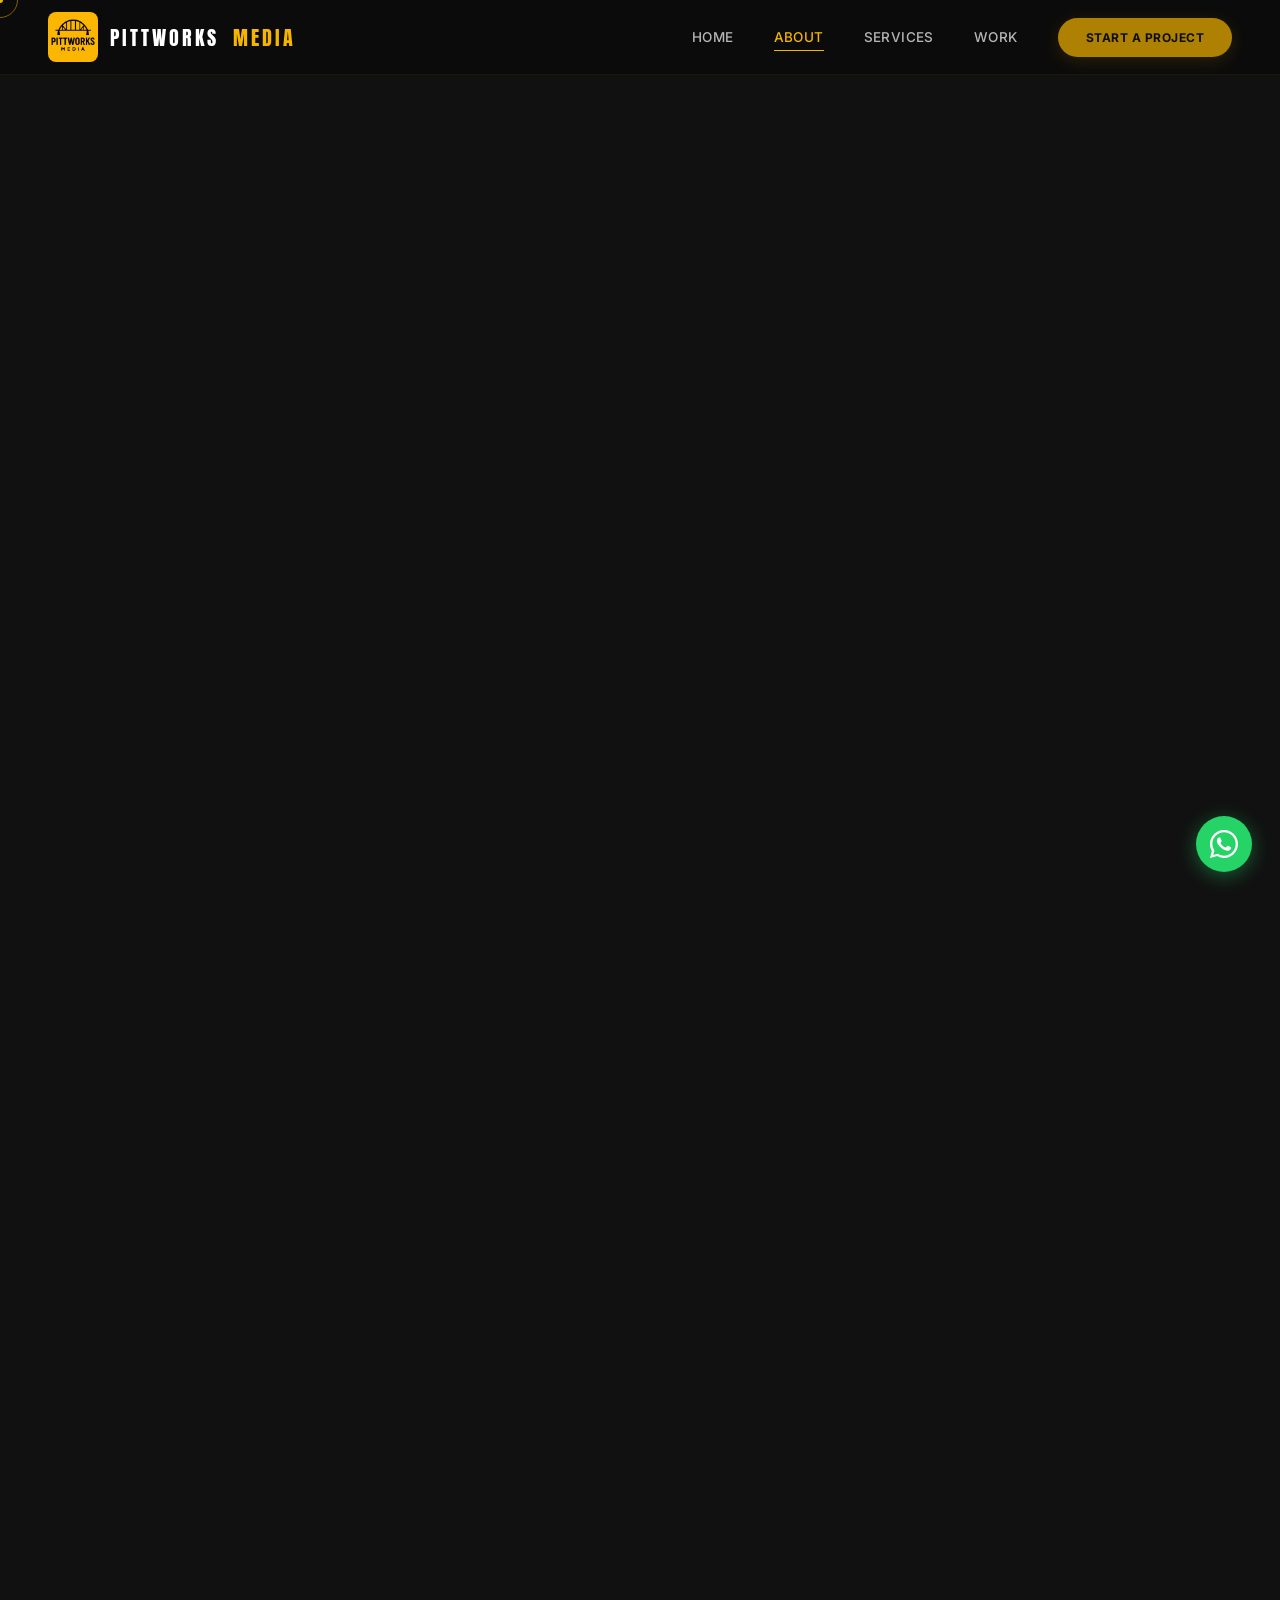
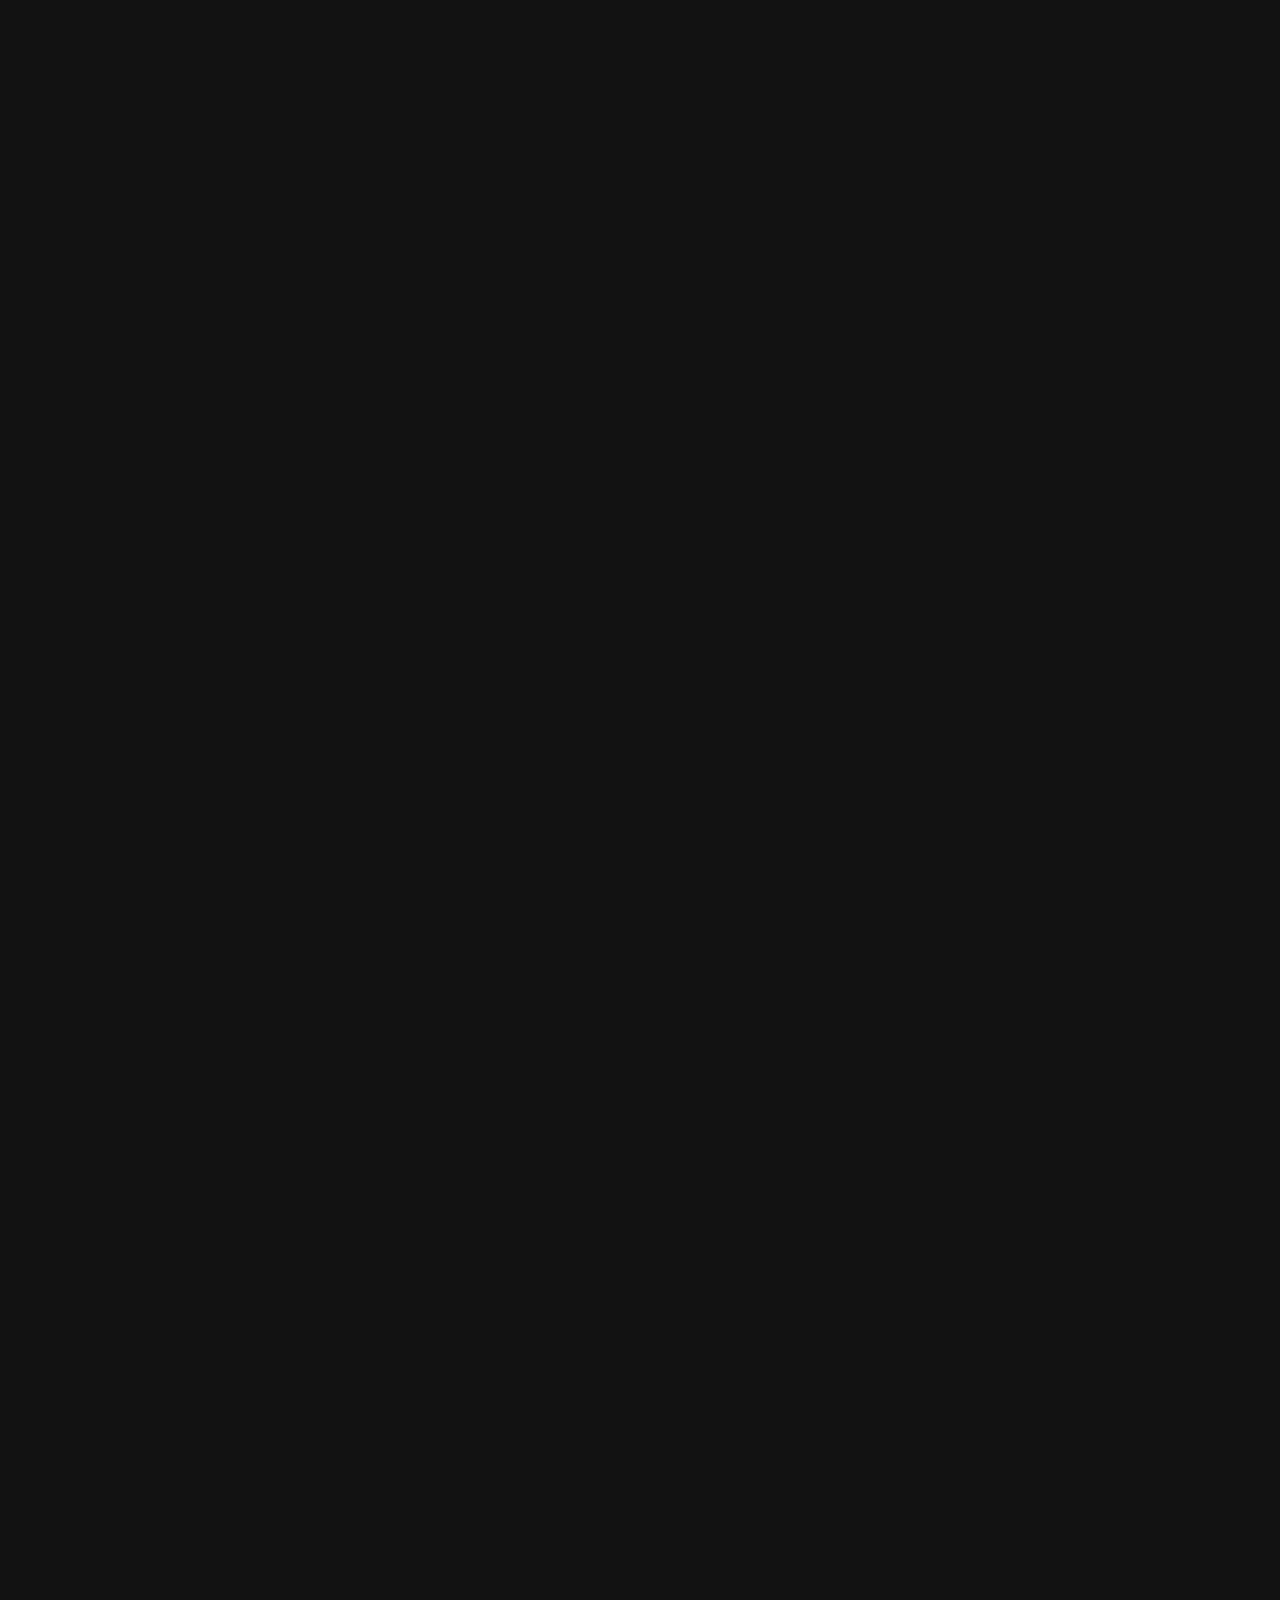
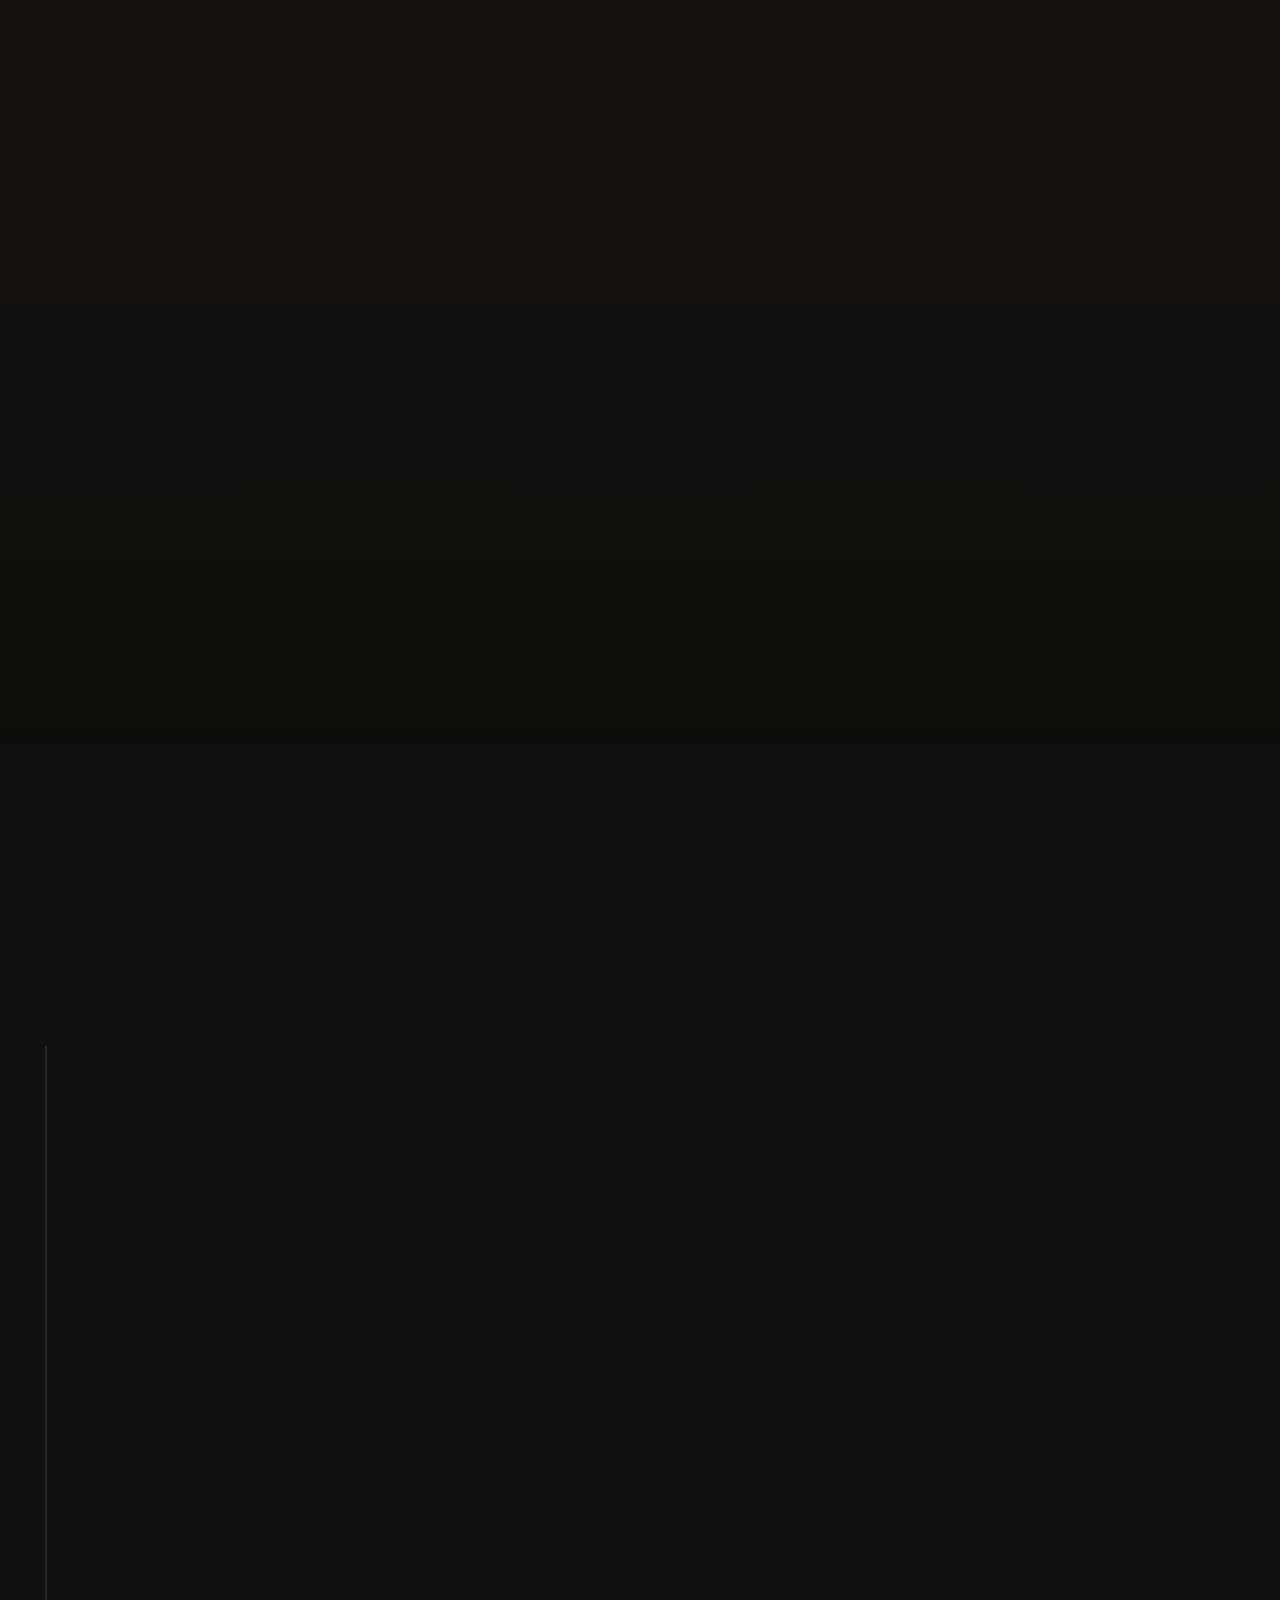
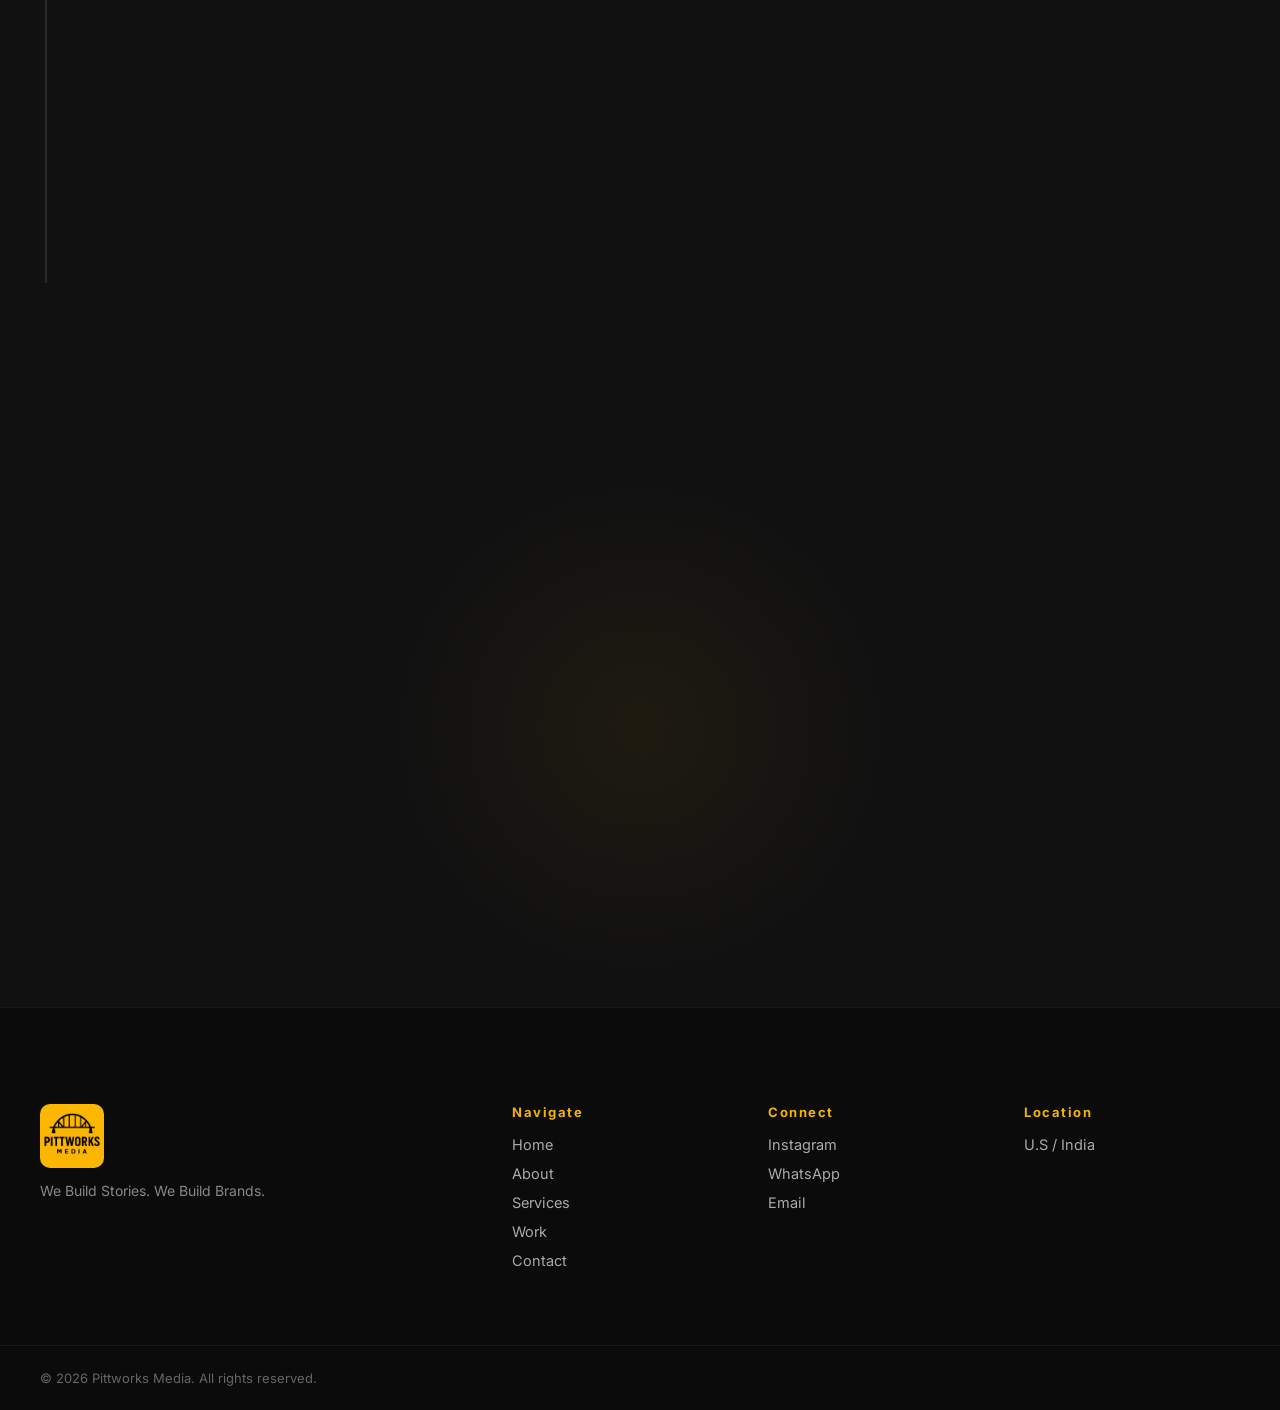
==== about.html @ e0127d7a "Add founder story, team section, floating client icons, remove packages" ====
<!DOCTYPE html>
<html lang="en">
<head>
<meta charset="UTF-8">
<meta name="viewport" content="width=device-width, initial-scale=1.0">
<title>About — Pittworks Media</title>
<meta name="description" content="Learn about Pittworks Media — a pioneering story-driven marketing agency focused on organic growth and personal branding, serving clients across U.S. and India.">
<link rel="icon" type="image/svg+xml" href="assets/icons/favicon-32x32.svg">
<link rel="icon" type="image/svg+xml" sizes="16x16" href="assets/icons/favicon-16x16.svg">
<link rel="apple-touch-icon" href="assets/icons/apple-touch-icon.svg">
<link rel="preconnect" href="https://fonts.googleapis.com">
<link rel="preconnect" href="https://fonts.gstatic.com" crossorigin>
<link href="https://fonts.googleapis.com/css2?family=Anton&family=Fraunces:ital,opsz,wght@0,9..144,300;0,9..144,500;0,9..144,600;1,9..144,400&family=Inter:wght@300;400;500;600;700&display=swap" rel="stylesheet">
<link rel="stylesheet" href="css/style.css">
</head>
<body>

<div class="cursor-dot" id="cursorDot"></div>
<div class="cursor-ring" id="cursorRing"></div>
<div class="scroll-progress" id="scrollProgress"></div>

<!-- Nav -->
<header class="nav" id="nav">
  <div class="nav-inner">
    <a href="index.html" class="nav-logo">
      <picture>
        <source srcset="assets/images/logo.webp" type="image/webp">
        <img src="assets/images/logo.png" alt="Pittworks Media" class="nav-logo-img">
      </picture>
      <span class="nav-logo-text">PITTWORKS <em>MEDIA</em></span>
    </a>
    <nav class="nav-links">
      <a href="index.html">Home</a>
      <a href="about.html" class="active">About</a>
      <a href="services.html">Services</a>
      <a href="work.html">Work</a>
      <a href="contact.html" class="nav-cta">Start a Project</a>
    </nav>
    <button class="nav-burger" id="navBurger" aria-label="Open menu"><span></span><span></span><span></span></button>
  </div>
  <div class="nav-mobile" id="navMobile">
    <a href="index.html">Home</a>
    <a href="about.html">About</a>
    <a href="services.html">Services</a>
    <a href="work.html">Work</a>
    <a href="contact.html" class="nav-cta">Start a Project</a>
  </div>
</header>

<main id="top">

  <!-- PAGE HEADER -->
  <section class="page-header">
    <div class="container">
      <p class="eyebrow reveal-up">ABOUT US</p>
      <h1 class="section-title reveal-up" style="max-width:100%">Our story began with one belief —<br><span class="serif-em">people don't remember advertisements.</span><br>They remember stories.</h1>
    </div>
  </section>

  <!-- ABOUT -->
  <section class="about" id="about">
    <div class="container">
      <div class="about-intro reveal-up">
        <p class="about-lede">Pittworks Media is a pioneering story-driven marketing agency focused on organic growth and personal branding. We believe in turning businesses into brands — not just marketing what you do, but transforming how your audience connects with your story.</p>
        <p class="about-lede">We introduced the Telugu storytelling-first approach to marketing, setting a new benchmark for how businesses connect with their audience. This isn't about generic marketing tactics — it's about crafting authentic narratives that resonate, inspire, and convert.</p>
      </div>

      <div class="about-grid">
        <div class="about-card reveal-up">
          <span class="about-num">Mission</span>
          <p>To help ambitious businesses translate what makes them different into stories people repeat, trust, and buy into.</p>
        </div>
        <div class="about-card reveal-up" style="--d:0.08s">
          <span class="about-num">Vision</span>
          <p>A future where every brand we work with is instantly recognisable — not because it shouted louder, but because it meant something.</p>
        </div>
        <div class="about-card reveal-up" style="--d:0.16s">
          <span class="about-num">Purpose</span>
          <p>We exist to close the gap between good businesses and great brands — through craft, strategy, and relentless creative standards.</p>
        </div>
        <div class="about-card reveal-up" style="--d:0.24s">
          <span class="about-num">Philosophy</span>
          <p>Story first. Always. Every frame, headline and campaign we ship earns its place by serving the narrative — nothing decorative, nothing wasted.</p>
        </div>
      </div>
    </div>
  </section>

  <!-- FOUNDER STORY -->
  <section class="founder" id="founder">
    <div class="container">
      <p class="eyebrow reveal-up">THE FOUNDER</p>
      <h2 class="section-title reveal-up">The Story Behind Pittworks.</h2>
      <div class="founder-content">
        <div class="founder-text reveal-up">
          <p class="about-lede">Pittworks Media was born from a unique blend of global education and deep creative passion.</p>
          <div class="founder-timeline">
            <div class="founder-milestone reveal-up">
              <span class="founder-year">2015</span>
              <div class="founder-detail">
                <h4>🇺🇸 Masters in USA</h4>
                <p>Completed Masters in Requirement Gathering & Project Management in the United States — learning world-class systems thinking and strategic execution.</p>
              </div>
            </div>
            <div class="founder-milestone reveal-up" style="--d:0.1s">
              <span class="founder-year">Photography</span>
              <div class="founder-detail">
                <h4>📸 Bachelors in Photography</h4>
                <p>Earned a Bachelor's degree in Photography from FrameBox, Pune, Maharashtra — mastering visual storytelling, composition, and cinematic craft.</p>
              </div>
            </div>
            <div class="founder-milestone reveal-up" style="--d:0.2s">
              <span class="founder-year">Today</span>
              <div class="founder-detail">
                <h4>🎬 Pittworks Media</h4>
                <p>Combined strategic project management with cinematic storytelling to build a story-driven agency that transforms businesses into unforgettable brands.</p>
              </div>
            </div>
          </div>
        </div>
      </div>
    </div>
  </section>

  <!-- OUR TEAM -->
  <section class="why" id="team">
    <div class="container">
      <p class="eyebrow reveal-up">OUR TEAM</p>
      <h2 class="section-title reveal-up">Well-trained. Relentlessly creative.</h2>
      <p class="about-lede reveal-up">Our team brings a rare combination of technical excellence and creative instinct. In every video, every campaign, every frame — we show our uniqueness. No templates. No shortcuts. Only craft.</p>
      <div class="why-grid">
        <div class="why-card reveal-up">
          <div class="why-icon">🎥</div>
          <h3>Cinematic Storytellers</h3>
          <p>Trained in visual narrative and film-making. Every shot has purpose, every edit serves the story.</p>
        </div>
        <div class="why-card reveal-up" style="--d:0.06s">
          <div class="why-icon">📐</div>
          <h3>Strategic Thinkers</h3>
          <p>We don't just create content — we engineer brand positioning backed by real market understanding.</p>
        </div>
        <div class="why-card reveal-up" style="--d:0.12s">
          <div class="why-icon">🎯</div>
          <h3>Results Obsessed</h3>
          <p>Every project has a clear goal. 100K followers, 21 franchises, city-wide reach — we measure what matters.</p>
        </div>
        <div class="why-card reveal-up" style="--d:0.18s">
          <div class="why-icon">✨</div>
          <h3>Uniqueness in Every Frame</h3>
          <p>In every video we show our uniqueness. No two brands get the same approach — each narrative is crafted from scratch.</p>
        </div>
      </div>
    </div>
  </section>

  <!-- FLOATING CLIENT ICONS -->
  <section class="clients-float" id="clients">
    <div class="container">
      <p class="eyebrow reveal-up">BRANDS WE'VE BUILT</p>
      <h2 class="section-title reveal-up">Trusted by these brands.</h2>
    </div>
    <div class="floating-brands">
      <div class="brand-bubble reveal-up" style="--d:0s"><span>December Delights</span></div>
      <div class="brand-bubble reveal-up" style="--d:0.05s"><span>NG Ghee</span></div>
      <div class="brand-bubble reveal-up" style="--d:0.1s"><span>Bagara Biryani Cafe</span></div>
      <div class="brand-bubble reveal-up" style="--d:0.15s"><span>MonoRo</span></div>
      <div class="brand-bubble reveal-up" style="--d:0.2s"><span>Aaraa Couture</span></div>
      <div class="brand-bubble reveal-up" style="--d:0.25s"><span>Hotel Vamshi International</span></div>
      <div class="brand-bubble reveal-up" style="--d:0.3s"><span>Kurnool Oils</span></div>
      <div class="brand-bubble reveal-up" style="--d:0.35s"><span>Chai Resto</span></div>
    </div>
  </section>

  <!-- PROCESS -->
  <section class="process" id="process">
    <div class="container">
      <p class="eyebrow reveal-up">HOW WE WORK</p>
      <h2 class="section-title reveal-up">From idea to impact.</h2>
      <div class="timeline">
        <div class="timeline-line"><div class="timeline-fill" id="timelineFill"></div></div>
        <div class="timeline-step reveal-up"><span class="timeline-dot"></span><h3>Discovery</h3><p>We learn your business, audience and ambition before touching a single asset.</p></div>
        <div class="timeline-step reveal-up" style="--d:0.08s"><span class="timeline-dot"></span><h3>Strategy</h3><p>Positioning and messaging that gives every future decision a clear reason.</p></div>
        <div class="timeline-step reveal-up" style="--d:0.16s"><span class="timeline-dot"></span><h3>Creative Direction</h3><p>A visual and narrative language unique to your brand, not borrowed from a trend.</p></div>
        <div class="timeline-step reveal-up" style="--d:0.24s"><span class="timeline-dot"></span><h3>Production</h3><p>Shoots, edits and design executed to a cinematic standard, on schedule.</p></div>
        <div class="timeline-step reveal-up" style="--d:0.32s"><span class="timeline-dot"></span><h3>Launch</h3><p>Coordinated rollout across every channel that matters to your audience.</p></div>
        <div class="timeline-step reveal-up" style="--d:0.4s"><span class="timeline-dot"></span><h3>Growth</h3><p>Ongoing optimisation so the brand keeps compounding long after launch day.</p></div>
      </div>
    </div>
  </section>

  <!-- CTA -->
  <section class="cta-banner">
    <div class="container">
      <h2 class="reveal-up">Ready to Transform<br>Your Brand?</h2>
      <a href="contact.html" class="btn btn-gold magnetic reveal-up"><span>Start Your Story</span></a>
    </div>
  </section>
</main>

<!-- FOOTER -->
<footer class="footer">
  <div class="container footer-grid">
    <div class="footer-brand">
      <picture><source srcset="assets/images/logo.webp" type="image/webp"><img src="assets/images/logo.png" alt="Pittworks Media" class="footer-logo"></picture>
      <p>We Build Stories. We Build Brands.</p>
    </div>
    <div class="footer-col"><h4>Navigate</h4><a href="index.html">Home</a><a href="about.html">About</a><a href="services.html">Services</a><a href="work.html">Work</a><a href="contact.html">Contact</a></div>
    <div class="footer-col"><h4>Connect</h4><a href="https://www.instagram.com/pittworks_media" target="_blank" rel="noopener">Instagram</a><a href="https://wa.me/918801460641?text=Hi%20Pittworks%20Media%2C%20I%27m%20interested%20in%20your%20services.%20Let%27s%20connect!" target="_blank" rel="noopener">WhatsApp</a><a href="mailto:hello@pittworksmedia.com">Email</a></div>
    <div class="footer-col"><h4>Location</h4><p>U.S / India</p></div>
  </div>
  <div class="container footer-bottom"><p>&copy; 2026 Pittworks Media. All rights reserved.</p></div>
</footer>

<button class="to-top" id="toTop" aria-label="Back to top">&uarr;</button>
<script src="js/main.js"></script>
<a href="https://wa.me/918801460641?text=Hi%20Pittworks%20Media%2C%20I%27m%20interested%20in%20your%20services.%20Let%27s%20connect!" target="_blank" rel="noopener" class="whatsapp-float" aria-label="Chat on WhatsApp">
  <svg viewBox="0 0 32 32" width="28" height="28" fill="#fff"><path d="M16.004 0C7.164 0 .004 7.16.004 15.998c0 2.82.736 5.572 2.14 7.998L0 32l8.196-2.148A15.95 15.95 0 0016.004 32C24.844 32 32 24.836 32 15.998 32 7.16 24.844 0 16.004 0zm0 29.332a13.28 13.28 0 01-6.772-1.852l-.484-.288-5.024 1.32 1.344-4.896-.316-.504A13.24 13.24 0 012.672 16C2.672 8.636 8.636 2.672 16.004 2.672c7.364 0 13.328 5.964 13.328 13.328 0 7.368-5.964 13.332-13.328 13.332zm7.308-9.976c-.4-.2-2.368-1.168-2.736-1.3-.368-.136-.636-.2-.904.2-.268.4-1.036 1.3-1.272 1.572-.232.268-.468.3-.868.1-.4-.2-1.688-.62-3.216-1.98-1.188-1.06-1.992-2.368-2.224-2.768-.232-.4-.024-.616.176-.816.18-.18.4-.468.6-.7.2-.236.268-.4.4-.668.136-.268.068-.5-.032-.7-.1-.2-.904-2.18-1.24-2.984-.324-.784-.656-.676-.904-.688-.232-.012-.5-.012-.768-.012s-.7.1-1.068.5c-.368.4-1.4 1.368-1.4 3.336 0 1.968 1.432 3.868 1.632 4.136.2.268 2.824 4.312 6.84 6.048.956.412 1.7.66 2.284.844.96.304 1.832.26 2.524.16.768-.116 2.368-.968 2.704-1.904.332-.936.332-1.74.232-1.904-.1-.168-.368-.268-.768-.468z"/></svg>
</a>
</body>
</html>
---- css/style.css ----
/* ============================================
   PITTWORKS MEDIA — DESIGN TOKENS
   ============================================ */
:root{
  --gold: #F4B400;
  --gold-soft: #FFD866;
  --gold-pale: #FFF8E7;
  --black: #111111;
  --black-2: #1a1a1a;
  --white: #ffffff;
  --gray: #8a8a8a;
  --gray-light: #e8e8e6;

  --font-display: 'Anton', sans-serif;
  --font-serif: 'Fraunces', serif;
  --font-body: 'Inter', sans-serif;

  --space-1: 8px;
  --space-2: 16px;
  --space-3: 24px;
  --space-4: 40px;
  --space-5: 64px;
  --space-6: 96px;
  --space-7: 160px;

  --radius: 24px;
  --ease: cubic-bezier(.22,1,.36,1);
}

*,*::before,*::after{ box-sizing: border-box; }
html{ scroll-behavior: smooth; }
body{
  margin:0;
  background: var(--black);
  color: var(--white);
  font-family: var(--font-body);
  font-weight: 400;
  overflow-x: hidden;
  cursor: none;
}
img{ max-width:100%; display:block; }
a{ color:inherit; text-decoration:none; }
.container{ max-width: 1280px; margin: 0 auto; padding: 0 var(--space-4); }
@media (max-width: 768px){ .container{ padding: 0 var(--space-3); } }

.eyebrow{
  font-family: var(--font-body);
  font-size: 13px;
  letter-spacing: 3px;
  color: var(--gold);
  font-weight: 600;
  margin: 0 0 var(--space-2);
}
.section-title{
  font-family: var(--font-serif);
  font-weight: 500;
  font-size: clamp(32px, 4.5vw, 56px);
  line-height: 1.15;
  margin: 0 0 var(--space-4);
  max-width: 900px;
}
.serif-em{ font-style: italic; color: var(--gold); }

section{ position: relative; padding: var(--space-7) 0; }
@media (max-width: 900px){ section{ padding: var(--space-6) 0; } }

/* ============================================
   CURSOR
   ============================================ */
.cursor-dot, .cursor-ring{
  position: fixed; top:0; left:0; pointer-events:none; z-index: 9999;
  border-radius: 50%; transform: translate(-50%,-50%);
  transition: opacity .2s ease;
}
.cursor-dot{ width:6px; height:6px; background: var(--gold); }
.cursor-ring{ width:36px; height:36px; border: 1px solid rgba(244,180,0,.5); transition: width .2s var(--ease), height .2s var(--ease), border-color .2s ease, background .2s ease; }
.cursor-ring.hover{ width:64px; height:64px; background: rgba(244,180,0,.08); border-color: var(--gold); }
@media (max-width: 900px){ .cursor-dot,.cursor-ring{ display:none; } body{ cursor:auto; } }

/* ============================================
   LOADER
   ============================================ */
.loader{
  position: fixed; inset:0; background: var(--black); z-index: 10000;
  display:flex; flex-direction:column; align-items:center; justify-content:center; gap: 24px;
  transition: opacity .6s var(--ease), visibility .6s var(--ease);
}
.loader.done{ opacity:0; visibility:hidden; }
.loader-svg{ width: 140px; }
.loader-arch{ stroke-dasharray: 300; stroke-dashoffset: 300; animation: drawArch 1.4s var(--ease) forwards; }
@keyframes drawArch{ to{ stroke-dashoffset:0; } }
.loader-text{ font-family: var(--font-display); letter-spacing: 4px; font-size: 20px; color: var(--white); opacity:0; animation: fadeIn .6s ease .8s forwards; }
.loader-text span{ color: var(--gold); }
@keyframes fadeIn{ to{ opacity:1; } }

/* ============================================
   SCROLL PROGRESS
   ============================================ */
.scroll-progress{ position: fixed; top:0; left:0; height:3px; background: var(--gold); z-index: 999; width:0%; }

/* ============================================
   NAV
   ============================================ */
.nav{ position: fixed; top:0; left:0; right:0; z-index: 900; background: rgba(11,11,11,.88); backdrop-filter: blur(20px) saturate(1.4); border-bottom: 1px solid rgba(244,180,0,.08); }
.nav-inner{ max-width:1360px; margin:0 auto; padding: 12px 48px; display:flex; align-items:center; justify-content:space-between; }
.nav-logo{ display:flex; align-items:center; gap: 12px; text-decoration:none; }
.nav-logo img{ height: 50px; width: auto; border-radius: 8px; }
.nav-logo-text{ font-family: var(--font-display); font-size: 20px; font-weight: 400; letter-spacing: 3px; color: var(--white); white-space: nowrap; text-transform: uppercase; }
.nav-logo-text em{ font-style: normal; color: var(--gold); letter-spacing: 3px; margin-left: 6px; }
.nav-links{ display:flex; align-items:center; gap: 40px; font-size: 13.5px; font-weight: 500; letter-spacing: .4px; text-transform: uppercase; }
.nav-links a{ opacity:.7; transition: opacity .3s ease, color .3s ease, transform .3s ease; position: relative; }
.nav-links a::after{ content:''; position:absolute; bottom:-6px; left:0; width:0; height:1.5px; background: var(--gold); transition: width .35s var(--ease); }
.nav-links a:hover{ opacity:1; color: var(--gold); transform: translateY(-1px); }
.nav-links a:hover::after{ width:100%; }
.nav-links a.active{ opacity:1; color: var(--gold); }
.nav-links a.active::after{ width:100%; }
.nav-cta{ background: var(--gold); color: var(--black) !important; padding: 12px 28px; border-radius: 999px; font-weight: 700; letter-spacing: .5px; text-transform: uppercase; font-size: 12px; box-shadow: 0 4px 16px rgba(244,180,0,.2); transition: transform .3s var(--ease), box-shadow .3s ease; }
.nav-cta:hover{ color: var(--black) !important; opacity: 1 !important; transform: translateY(-2px); box-shadow: 0 8px 28px rgba(244,180,0,.35); }
.nav-cta::after{ display:none; }
.nav-burger{ display:none; flex-direction:column; gap:6px; background:none; border:none; cursor:pointer; padding: 10px; }
.nav-burger span{ width: 26px; height:2px; background: var(--white); display:block; border-radius: 2px; transition: transform .3s ease, opacity .3s ease; }
.nav-mobile{ display:none; flex-direction:column; gap: 20px; padding: 28px 28px 36px; background: rgba(11,11,11,.95); backdrop-filter: blur(20px); border-top: 1px solid rgba(244,180,0,.08); }
.nav-mobile a{ font-size: 16px; font-weight: 500; letter-spacing: .3px; opacity: .8; transition: opacity .25s ease, color .25s ease; }
.nav-mobile a:hover{ opacity:1; color: var(--gold); }
.nav-mobile.open{ display:flex; }
@media (max-width: 900px){
  .nav-inner{ padding: 10px 24px; }
  .nav-logo img{ height: 42px; }
  .nav-logo-text{ font-size: 18px; }
  .nav-links{ display:none; }
  .nav-burger{ display:flex; }
}

/* ============================================
   HERO
   ============================================ */
.hero{ min-height: 100vh; display:flex; flex-direction:column; align-items:center; justify-content:center; text-align:center; overflow:hidden; padding-top: 100px; }
.hero-bg{ position:absolute; inset:0; background:
    radial-gradient(ellipse at 50% 100%, rgba(244,180,0,.14), transparent 60%),
    linear-gradient(180deg, #0c0c0c 0%, #111111 60%, #151310 100%);
  z-index:0; }
.hero-bridge-line{ position:absolute; bottom:0; left:0; width:100%; height: 50%; z-index:1; }
.hero-particles{ position:absolute; inset:0; z-index:1; contain: strict; }
.particle{ position:absolute; border-radius:50%; background: var(--gold); opacity:.5; filter: blur(1px); animation: floatUp linear infinite; transform: translate3d(0,0,0); }
@keyframes floatUp{ from{ transform: translate3d(0,0,0); } to{ transform: translate3d(0,-120vh,0); } }

.hero-content{ position:relative; z-index:2; max-width: 980px; padding: 0 24px; }
.hero-title{ font-family: var(--font-display); font-weight:400; letter-spacing: 1px; font-size: clamp(38px, 8vw, 96px); line-height: 1.02; margin: 20px 0 28px; color: var(--white); }
.hero-title em{ font-style: normal; color: var(--gold); }
.hero-title .line{ display:block; overflow:hidden; }
.hero-title .line span{ display:block; transform: translateY(110%); }
.hero-sub{ font-size: 17px; line-height: 1.7; color: #cfcfcf; max-width: 620px; margin: 0 auto 40px; font-weight:300; }
.hero-cta{ display:flex; gap: 18px; justify-content:center; flex-wrap:wrap; }

.hero-scroll{ position:absolute; bottom: 36px; left:50%; transform: translateX(-50%); z-index:2; display:flex; flex-direction:column; align-items:center; gap:8px; }
.hero-scroll span{ width:1px; height: 40px; background: linear-gradient(var(--gold), transparent); animation: scrollLine 1.8s ease infinite; }
.hero-scroll p{ font-size:11px; letter-spacing:2px; color: var(--gray); margin:0; }
@keyframes scrollLine{ 0%{ transform: scaleY(0); transform-origin: top; } 50%{ transform: scaleY(1); transform-origin: top; } 51%{ transform-origin: bottom; } 100%{ transform: scaleY(0); transform-origin: bottom; } }

/* Buttons */
.btn{ display:inline-flex; align-items:center; justify-content:center; padding: 17px 34px; border-radius: 999px; font-weight:600; font-size: 14px; letter-spacing:.3px; position:relative; overflow:hidden; transition: transform .35s var(--ease), box-shadow .35s var(--ease); }
.btn span{ position:relative; z-index:2; }
.btn-gold{ background: var(--gold); color: var(--black); }
.btn-gold:hover{ transform: translateY(-3px); box-shadow: 0 14px 34px rgba(244,180,0,.35); }
.btn-outline{ border: 1px solid rgba(255,255,255,.25); color: var(--white); }
.btn-outline:hover{ transform: translateY(-3px); border-color: var(--gold); color: var(--gold); }

/* ============================================
   REVEALS
   ============================================ */
.reveal-up{ opacity:0; transform: translateY(36px); transition: opacity .9s var(--ease), transform .9s var(--ease); transition-delay: var(--d,0s); }
.reveal-up.in{ opacity:1; transform: translateY(0); }
.reveal-mask{ overflow:hidden; }
.reveal-mask.in span{ transform: translateY(0); transition: transform 1s var(--ease); transition-delay: var(--d,0s); }

/* ============================================
   ABOUT
   ============================================ */
.about{ background: var(--black); }
.about-lede{ max-width: 620px; color: #b8b8b8; font-size:17px; line-height:1.7; margin-bottom: var(--space-5); }
.about-grid{ display:grid; grid-template-columns: repeat(4,1fr); gap: var(--space-3); }
.about-card{ background: var(--black-2); border:1px solid rgba(255,255,255,.06); border-radius: var(--radius); padding: var(--space-4); transition: transform .4s var(--ease), border-color .4s ease; }
.about-card:hover{ transform: translateY(-8px); border-color: rgba(244,180,0,.4); }
.about-num{ display:block; font-family: var(--font-serif); font-style:italic; color: var(--gold); font-size: 22px; margin-bottom: 14px; }
.about-card p{ color:#c8c8c8; line-height:1.65; font-size:15px; margin:0; }
@media (max-width: 900px){ .about-grid{ grid-template-columns: 1fr 1fr; } }
@media (max-width: 560px){ .about-grid{ grid-template-columns: 1fr; } }

/* ============================================
   WHY
   ============================================ */
.why{ background: linear-gradient(180deg, #111111, #141210); }
.why-grid{ display:grid; grid-template-columns: repeat(3,1fr); gap: var(--space-3); }
.why-card{ background: rgba(255,255,255,.03); border: 1px solid rgba(255,255,255,.07); border-radius: var(--radius); padding: var(--space-4); backdrop-filter: blur(6px); transition: transform .4s var(--ease), background .4s ease, border-color .4s ease; }
.why-card:hover{ transform: translateY(-8px); background: rgba(244,180,0,.05); border-color: rgba(244,180,0,.35); }
.why-icon{ color: var(--gold); font-size: 20px; margin-bottom: 18px; }
.why-card h3{ font-size: 19px; margin: 0 0 10px; font-weight:600; }
.why-card p{ color:#bdbdbd; font-size:14.5px; line-height:1.6; margin:0; }
@media (max-width: 900px){ .why-grid{ grid-template-columns: 1fr 1fr; } }
@media (max-width: 560px){ .why-grid{ grid-template-columns: 1fr; } }

/* ============================================
   SERVICES
   ============================================ */
.services{ background: var(--black); }
.services-list{ display:flex; flex-direction:column; }
.service-row{ display:grid; grid-template-columns: 1fr 1fr; align-items:center; gap: var(--space-5); max-width:1280px; margin: 0 auto; padding: var(--space-5) var(--space-4); border-top: 1px solid rgba(255,255,255,.07); }
.service-row.reverse{ direction: rtl; }
.service-row.reverse .service-info{ direction: ltr; }
.service-media{ border-radius: var(--radius); overflow:hidden; aspect-ratio: 4/3; background: var(--black-2); display:flex; align-items:center; justify-content:center; }
/* service-media-inner is now handled by img tag — see bottom of file */
.service-index{ font-family: var(--font-serif); font-style:italic; color: var(--gold); font-size: 16px; }
.service-info h3{ font-size: clamp(24px,2.6vw,34px); margin: 12px 0 14px; font-weight:600; font-family: var(--font-body); }
.service-info p{ color:#bdbdbd; font-size:16px; line-height:1.65; max-width: 420px; margin: 0 0 20px; }
.service-link{ color: var(--gold); font-weight:600; font-size:14px; display:inline-block; position:relative; }
.service-link::after{ content:''; position:absolute; left:0; bottom:-3px; width:100%; height:1px; background: var(--gold); transform: scaleX(0); transform-origin:left; transition: transform .35s var(--ease); }
.service-link:hover::after{ transform: scaleX(1); }
@media (max-width: 860px){ .service-row, .service-row.reverse{ grid-template-columns: 1fr; direction: ltr; gap: var(--space-3); padding: var(--space-4) var(--space-3); } }

/* ============================================
   INDUSTRIES
   ============================================ */
.industries{ background: linear-gradient(180deg,#141210,#111111); overflow:hidden; }
.industries-track-wrap{ overflow-x:auto; scrollbar-width:none; }
.industries-track-wrap::-webkit-scrollbar{ display:none; }
.industries-track{ display:flex; gap: var(--space-3); padding: 0 var(--space-4) var(--space-2); width:max-content; }
.industry-card{ min-width: 190px; background: rgba(255,255,255,.03); border:1px solid rgba(255,255,255,.07); border-radius: var(--radius); padding: var(--space-4) var(--space-3); text-align:center; transition: transform .4s var(--ease), border-color .4s ease; }
.industry-card:hover{ transform: translateY(-6px); border-color: rgba(244,180,0,.4); }
.industry-icon{ font-size: 30px; display:block; margin-bottom: 16px; }
.industry-card h4{ margin:0; font-size:15px; font-weight:600; }

/* ============================================
   CLIENTS MARQUEE
   ============================================ */
.clients{ background: var(--black); }
.marquee-wrap{ border-top:1px solid rgba(255,255,255,.08); border-bottom:1px solid rgba(255,255,255,.08); padding: var(--space-4) 0; overflow:hidden; }
.marquee-track{ display:flex; gap: 80px; width:max-content; animation: marquee 26s linear infinite; padding-right: 80px; }
@keyframes marquee{ from{ transform: translateX(0); } to{ transform: translateX(-100%); } }
.client-logo{ font-family: var(--font-display); font-size: 26px; letter-spacing: 1px; color: rgba(255,255,255,.25); white-space:nowrap; transition: color .3s ease; }
.client-logo:hover{ color: var(--gold); }

/* ============================================
   PORTFOLIO
   ============================================ */
.portfolio{ background: linear-gradient(180deg,#111111,#141210); }
.portfolio-grid{ display:grid; grid-template-columns: 1fr 1fr; gap: var(--space-3); margin-top: var(--space-4); }
/* portfolio-media styling now at bottom — img-based */
.portfolio-card{ border-radius: var(--radius); overflow:hidden; background: var(--black-2); border:1px solid rgba(255,255,255,.06); transition: transform .45s var(--ease); }
.portfolio-card:hover{ transform: translateY(-8px); }
.portfolio-body{ padding: var(--space-3) var(--space-4) var(--space-4); }
.portfolio-body h3{ font-size: 21px; margin: 0 0 10px; }
.portfolio-body p{ color:#b8b8b8; font-size: 14.5px; line-height:1.6; margin: 0 0 18px; }
.portfolio-stats{ display:flex; gap: 26px; }
.portfolio-stats span{ font-size: 13px; color:#9a9a9a; }
.portfolio-stats strong{ color: var(--gold); font-size:16px; }
@media (max-width: 760px){ .portfolio-grid{ grid-template-columns: 1fr; } }

/* ============================================
   PROCESS / TIMELINE
   ============================================ */
.process{ background: var(--black); }
.timeline{ position:relative; padding-left: 40px; max-width: 720px; }
.timeline-line{ position:absolute; left:5px; top:6px; bottom:6px; width:2px; background: rgba(255,255,255,.1); }
.timeline-fill{ width:100%; height:0%; background: var(--gold); transition: height 1.2s var(--ease); }
.timeline-step{ position:relative; padding-bottom: var(--space-5); }
.timeline-step:last-child{ padding-bottom:0; }
.timeline-dot{ position:absolute; left: -40px; top:2px; width:12px; height:12px; border-radius:50%; background: var(--black); border: 2px solid var(--gold); }
.timeline-step h3{ font-size: 24px; margin: 0 0 8px; font-family: var(--font-serif); font-weight:500; }
.timeline-step p{ color:#bdbdbd; margin:0; max-width: 480px; line-height:1.6; }

/* ============================================
   TESTIMONIALS — Premium
   ============================================ */
.testimonials{ background: linear-gradient(180deg,#0d0d0b,#111111); position:relative; overflow:hidden; }
.testimonials::before{ content:''; position:absolute; top:0; left:50%; transform:translateX(-50%); width:600px; height:600px; background: radial-gradient(circle, rgba(244,180,0,.04) 0%, transparent 70%); pointer-events:none; }
.testi-slider{ max-width: 820px; position:relative; }
.testi-track{ display:flex; transition: transform .7s var(--ease); }
.testi-card{ min-width:100%; background: linear-gradient(135deg, rgba(26,26,26,.9), rgba(17,17,17,.95)); border:1px solid rgba(244,180,0,.12); border-radius: var(--radius); padding: var(--space-5) var(--space-5) var(--space-4); position:relative; backdrop-filter: blur(10px); }
.testi-card::before{ content:''; position:absolute; top:0; left:0; right:0; height:1px; background: linear-gradient(90deg, transparent, rgba(244,180,0,.3), transparent); }
.testi-quote{ font-family: var(--font-serif); font-size: 80px; color: var(--gold); line-height:0.8; display:block; margin-bottom: 24px; opacity:.6; }
.testi-card p{ font-size: 19px; line-height:1.7; font-family: var(--font-serif); font-weight:400; margin: 0 0 36px; color: #e0e0e0; font-style:italic; }
.testi-person{ display:flex; align-items:center; gap:16px; padding-top: 20px; border-top: 1px solid rgba(255,255,255,.06); }
.testi-avatar{ width:52px; height:52px; border-radius:50%; background: linear-gradient(135deg, var(--gold), #c89200); color:var(--black); display:flex; align-items:center; justify-content:center; font-weight:800; font-size:16px; box-shadow: 0 4px 16px rgba(244,180,0,.25); }
.testi-person strong{ display:block; font-size:15px; font-weight:600; color:#fff; }
.testi-person span{ font-size:13px; color: var(--gold); opacity:.8; margin-top:2px; display:block; }
.testi-dots{ display:flex; gap:10px; margin-top: 32px; justify-content:center; }
.testi-dots button{ width:10px; height:10px; border-radius:50%; background: rgba(255,255,255,.15); border:1px solid rgba(255,255,255,.1); cursor:pointer; transition: all .35s var(--ease); }
.testi-dots button.active{ background: var(--gold); width: 32px; border-radius: 6px; border-color: var(--gold); box-shadow: 0 2px 12px rgba(244,180,0,.3); }
.testi-dots button:hover{ background: rgba(244,180,0,.4); }

/* ============================================
   STATS
   ============================================ */
.stats{ background: var(--black); }
.stats-grid{ display:grid; grid-template-columns: repeat(5,1fr); gap: var(--space-3); text-align:center; }
.stat-item{ padding: var(--space-4) var(--space-2); border-right: 1px solid rgba(255,255,255,.08); }
.stat-item:last-child{ border-right:none; }
.stat-num{ display:block; font-family: var(--font-display); font-size: clamp(38px,4.5vw,58px); color: var(--gold); }
.stat-label{ display:block; font-size: 13px; color:#a8a8a8; margin-top: 8px; letter-spacing:.5px; }
@media (max-width: 900px){ .stats-grid{ grid-template-columns: repeat(2,1fr); } .stat-item:nth-child(2n){ border-right:none; } .stat-item{ border-bottom:1px solid rgba(255,255,255,.08); } }

/* ============================================
   INSTAGRAM FEED
   ============================================ */
.instafeed{ background: linear-gradient(180deg,#111111,#141210); }
.insta-grid{ display:grid; grid-template-columns: repeat(6,1fr); gap: 12px; margin-bottom: var(--space-4); }
/* insta-card styling now at bottom — img-based */
@media (max-width: 900px){ .insta-grid{ grid-template-columns: repeat(3,1fr); } }
@media (max-width: 500px){ .insta-grid{ grid-template-columns: repeat(2,1fr); } }

/* ============================================
   CTA BANNER
   ============================================ */
.cta-banner{ background: var(--black); text-align:center; padding: var(--space-7) 0; }
.cta-banner h2{ font-family: var(--font-serif); font-weight:500; font-size: clamp(30px,5vw,64px); line-height:1.15; margin: 0 0 var(--space-4); }
.cta-banner .btn{ margin: 0 auto; }

/* ============================================
   FOOTER
   ============================================ */
.footer{ background: #0b0b0b; padding: var(--space-6) 0 var(--space-3); border-top: 1px solid rgba(255,255,255,.06); }
.footer-grid{ display:grid; grid-template-columns: 2fr 1fr 1fr 1fr; gap: var(--space-4); margin-bottom: var(--space-5); }
.footer-logo{ height: 64px; width:auto; border-radius:10px; margin-bottom: 14px; }
.footer-brand p{ color:#888; font-size:14px; max-width: 240px; }
.footer-col h4{ font-size: 13px; letter-spacing:1.5px; color: var(--gold); margin: 0 0 16px; }
.footer-col a, .footer-col p{ display:block; color:#aaa; font-size:14.5px; margin-bottom: 12px; transition: color .25s ease; }
.footer-col a:hover{ color: var(--gold); }
.footer-bottom{ border-top:1px solid rgba(255,255,255,.06); padding-top: var(--space-3); }
.footer-bottom p{ color:#666; font-size:13px; margin:0; }
@media (max-width: 760px){ .footer-grid{ grid-template-columns: 1fr 1fr; } }
@media (max-width: 500px){ .footer-grid{ grid-template-columns: 1fr; } }

/* ============================================
   BACK TO TOP
   ============================================ */
.to-top{ position: fixed; bottom: 96px; right: 28px; width: 48px; height:48px; border-radius:50%; background: var(--gold); color: var(--black); border:none; font-size:18px; cursor:pointer; z-index: 500; opacity:0; visibility:hidden; transition: opacity .3s ease, visibility .3s ease, transform .3s ease; }
.to-top.show{ opacity:1; visibility:visible; }
.to-top:hover{ transform: translateY(-4px); }

/* reduced motion */
@media (prefers-reduced-motion: reduce){
  *{ animation-duration: .001ms !important; animation-iteration-count: 1 !important; transition-duration: .001ms !important; }
}

/* ============================================
   FOCUS-VISIBLE — Keyboard Navigation
   ============================================ */
*:focus-visible {
  outline: 2px solid var(--gold);
  outline-offset: 3px;
  border-radius: 4px;
}
.btn:focus-visible {
  outline-offset: 4px;
  box-shadow: 0 0 0 3px rgba(244,180,0,.4);
}
input:focus-visible,
select:focus-visible,
textarea:focus-visible {
  outline: 2px solid var(--gold);
  outline-offset: 0;
  border-color: var(--gold);
}
.nav-burger:focus-visible {
  outline: 2px solid var(--gold);
  outline-offset: 4px;
}
.testi-dots button:focus-visible {
  outline: 2px solid var(--gold);
  outline-offset: 3px;
}
.to-top:focus-visible {
  outline: 2px solid var(--black);
  outline-offset: 3px;
}

/* ============================================
   SERVICE MEDIA — IMG-based
   ============================================ */
.service-media img {
  width: 100%;
  height: 100%;
  object-fit: cover;
  object-position: center;
  display: block;
  transition: transform .7s var(--ease);
}
.service-media img[src*="commercial-shoots"] {
  object-fit: contain;
  padding: 20px;
}
.service-row:hover .service-media img {
  transform: scale(1.06);
}

/* ============================================
   PORTFOLIO MEDIA — IMG-based
   ============================================ */
.portfolio-media {
  aspect-ratio: 16/10;
  position: relative;
  display: flex;
  align-items: flex-end;
  padding: 20px;
  overflow: hidden;
  background: var(--black-2);
}
.portfolio-media img {
  position: absolute;
  inset: 0;
  width: 100%;
  height: 100%;
  object-fit: cover;
}
.portfolio-media::after {
  content: '';
  position: absolute;
  inset: 0;
  background: linear-gradient(180deg, transparent 40%, rgba(0,0,0,.7));
  z-index: 1;
}
.portfolio-tag {
  position: relative;
  z-index: 2;
  background: rgba(17,17,17,.7);
  backdrop-filter: blur(6px);
  padding: 6px 14px;
  border-radius: 999px;
  font-size: 12px;
  letter-spacing: 1px;
  font-weight: 600;
}
.btn-sm {
  padding: 10px 22px;
  font-size: 13px;
  margin-top: 14px;
}

/* ============================================
   INSTAGRAM — IMG-based
   ============================================ */
.insta-card {
  aspect-ratio: 1;
  border-radius: 16px;
  overflow: hidden;
  transition: transform .4s var(--ease);
  background: var(--black-2);
}
.insta-card:hover { transform: scale(1.05); }
.insta-card img {
  width: 100%;
  height: 100%;
  object-fit: cover;
  display: block;
}

/* ============================================
   CONTACT FORM
   ============================================ */
.cta-sub {
  color: #b8b8b8;
  font-size: 17px;
  margin: 0 0 var(--space-4);
}
.contact-form {
  max-width: 720px;
  margin: 0 auto;
  text-align: left;
}
.form-row {
  display: grid;
  grid-template-columns: 1fr 1fr;
  gap: var(--space-3);
  margin-bottom: var(--space-3);
}
.form-group {
  display: flex;
  flex-direction: column;
}
.form-group-full {
  margin-bottom: var(--space-3);
}
.contact-form label {
  font-size: 13px;
  font-weight: 600;
  letter-spacing: .5px;
  margin-bottom: 8px;
  color: var(--white);
}
.contact-form .required {
  color: var(--gold);
}
.contact-form input,
.contact-form select,
.contact-form textarea {
  background: var(--black-2);
  border: 1px solid rgba(255,255,255,.12);
  border-radius: 12px;
  padding: 14px 18px;
  font-size: 15px;
  font-family: var(--font-body);
  color: var(--white);
  transition: border-color .3s ease, box-shadow .3s ease;
  width: 100%;
}
.contact-form input::placeholder,
.contact-form textarea::placeholder {
  color: #666;
}
.contact-form select {
  appearance: none;
  cursor: pointer;
}
.contact-form input:hover,
.contact-form select:hover,
.contact-form textarea:hover {
  border-color: rgba(255,255,255,.25);
}
.contact-form input:focus,
.contact-form select:focus,
.contact-form textarea:focus {
  border-color: var(--gold);
  box-shadow: 0 0 0 3px rgba(244,180,0,.1);
  outline: none;
}
.contact-form textarea {
  resize: vertical;
  min-height: 120px;
}
.contact-form .has-error {
  border-color: #e74c3c;
}
.form-error {
  font-size: 12px;
  color: #e74c3c;
  margin-top: 6px;
  min-height: 18px;
}
.contact-form .btn {
  margin-top: var(--space-2);
}
.form-status {
  margin-top: var(--space-2);
  font-size: 14px;
  text-align: center;
}
.form-status.success { color: #2ecc71; }
.form-status.error { color: #e74c3c; }
@media (max-width: 600px) {
  .form-row { grid-template-columns: 1fr; }
}

/* ============================================
   CASE STUDY MODAL
   ============================================ */
.case-study-modal {
  position: fixed;
  inset: 0;
  z-index: 10001;
  display: flex;
  align-items: center;
  justify-content: center;
  padding: var(--space-3);
}
.case-study-modal[hidden] {
  display: none;
}
.case-study-overlay {
  position: absolute;
  inset: 0;
  background: rgba(0,0,0,.85);
  backdrop-filter: blur(8px);
}
.case-study-content {
  position: relative;
  background: var(--black-2);
  border: 1px solid rgba(255,255,255,.08);
  border-radius: var(--radius);
  padding: var(--space-5);
  max-width: 720px;
  width: 100%;
  max-height: 85vh;
  overflow-y: auto;
  animation: modalIn .4s var(--ease);
}
@keyframes modalIn {
  from { opacity: 0; transform: translateY(30px) scale(0.96); }
  to { opacity: 1; transform: translateY(0) scale(1); }
}
.case-study-close {
  position: absolute;
  top: 20px;
  right: 24px;
  background: none;
  border: none;
  color: var(--white);
  font-size: 32px;
  cursor: pointer;
  line-height: 1;
  padding: 4px 8px;
  border-radius: 8px;
  transition: color .25s ease, background .25s ease;
}
.case-study-close:hover {
  color: var(--gold);
  background: rgba(244,180,0,.08);
}
.case-study-content .portfolio-tag {
  display: inline-block;
  margin-bottom: var(--space-2);
}
.case-study-content h2 {
  font-family: var(--font-serif);
  font-weight: 500;
  font-size: clamp(24px, 3vw, 36px);
  margin: 0 0 var(--space-3);
  color: var(--white);
}
.case-study-body p {
  color: #c8c8c8;
  font-size: 15px;
  line-height: 1.7;
  margin: 0 0 16px;
}
.case-study-body strong {
  color: var(--gold);
}
.case-study-body ul {
  list-style: none;
  padding: 0;
  margin: 0 0 16px;
}
.case-study-body ul li {
  position: relative;
  padding-left: 20px;
  margin-bottom: 10px;
  color: #c8c8c8;
  font-size: 15px;
  line-height: 1.6;
}
.case-study-body ul li::before {
  content: '◆';
  position: absolute;
  left: 0;
  color: var(--gold);
  font-size: 10px;
  top: 4px;
}
@media (max-width: 600px) {
  .case-study-content { padding: var(--space-3); }
}

/* ============================================
   PAGE HEADER (for sub-pages)
   ============================================ */
.page-header {
  padding: 180px 0 var(--space-5);
  background: var(--black);
}
.page-header .section-title {
  font-size: clamp(28px, 4vw, 52px);
}

/* ============================================
   NAV ACTIVE STATE — handled in main nav block above
   ============================================ */

/* ============================================
   HERO LOGO — Large, Clearly Visible
   ============================================ */
.hero-logo-wrap {
  margin-bottom: var(--space-3);
}
.hero-logo {
  width: 120px;
  height: auto;
  border-radius: 14px;
  margin: 0 auto;
  display: block;
  box-shadow: 0 12px 48px rgba(244,180,0,.3);
  object-fit: contain;
}
@media (min-width: 768px) {
  .hero-logo {
    width: 140px;
  }
}

/* NAV LOGO — handled in main nav block above */

/* ============================================
   PRICING TABLE
   ============================================ */
.pricing-table {
  margin-top: var(--space-4);
  overflow-x: auto;
}
.pricing-table table {
  width: 100%;
  border-collapse: collapse;
  font-size: 15px;
}
.pricing-table th,
.pricing-table td {
  padding: 20px 24px;
  text-align: center;
  border: 1px solid rgba(255,255,255,.1);
}
.pricing-table th {
  background: rgba(244,180,0,.08);
  color: var(--gold);
  font-family: var(--font-serif);
  font-weight: 500;
  font-size: 16px;
  letter-spacing: .5px;
}
.pricing-table td {
  color: #ccc;
}
.pricing-table tr.highlight td {
  background: rgba(244,180,0,.06);
  border-color: rgba(244,180,0,.25);
}
.pricing-table .price {
  color: var(--gold);
  font-family: var(--font-serif);
  font-size: 14px;
  font-style: italic;
}
.pricing-note {
  margin-top: var(--space-3);
  color: #888;
  font-size: 13px;
  font-style: italic;
}

/* ============================================
   CONTACT DIRECT CARDS
   ============================================ */
.contact-direct {
  display: grid;
  grid-template-columns: repeat(3, 1fr);
  gap: var(--space-3);
  margin-top: var(--space-5);
  text-align: center;
}
.contact-card {
  background: var(--black-2);
  border: 1px solid rgba(255,255,255,.08);
  border-radius: var(--radius);
  padding: var(--space-4);
  transition: border-color .3s ease, transform .3s var(--ease);
}
.contact-card:hover {
  border-color: rgba(244,180,0,.4);
  transform: translateY(-4px);
}
.contact-card h4 {
  color: var(--gold);
  font-size: 13px;
  letter-spacing: 1.5px;
  margin: 0 0 12px;
}
.contact-card a {
  color: #ccc;
  font-size: 15px;
  transition: color .25s ease;
}
.contact-card a:hover {
  color: var(--gold);
}
@media (max-width: 600px) {
  .contact-direct { grid-template-columns: 1fr; }
}

/* ============================================
   ABOUT NOTES GRID
   ============================================ */
.about-notes {
  display: grid;
  grid-template-columns: repeat(3, 1fr);
  gap: var(--space-3);
}
.about-notes .why-card {
  text-align: center;
}
@media (max-width: 768px) {
  .about-notes { grid-template-columns: 1fr; }
}

/* ============================================
   WHATSAPP FLOATING BUTTON
   ============================================ */
.whatsapp-float {
  position: fixed;
  bottom: 28px;
  right: 28px;
  width: 56px;
  height: 56px;
  border-radius: 50%;
  background: #25D366;
  display: flex;
  align-items: center;
  justify-content: center;
  z-index: 500;
  box-shadow: 0 4px 20px rgba(37,211,102,.4);
  transition: transform .3s var(--ease), box-shadow .3s ease;
}
.whatsapp-float:hover {
  transform: translateY(-4px) scale(1.05);
  box-shadow: 0 8px 28px rgba(37,211,102,.5);
}

/* ============================================
   PREMIUM MOTION & ANIMATIONS — HOME PAGE
   ============================================ */

/* Hero stagger entrance */
.hero-logo-wrap { animation: heroFloat 6s ease-in-out infinite; transform: translate3d(0,0,0); }
@keyframes heroFloat {
  0%, 100% { transform: translate3d(0,0,0); }
  50% { transform: translate3d(0,-10px,0); }
}

/* Glowing pulse on hero logo */
.hero-logo {
  animation: logoPulse 3s ease-in-out infinite;
}
@keyframes logoPulse {
  0%, 100% { box-shadow: 0 12px 48px rgba(244,180,0,.2); }
  50% { box-shadow: 0 16px 64px rgba(244,180,0,.4); }
}

/* Gold shimmer line across hero title */
.hero-title {
  position: relative;
}
.hero-title::after {
  content: '';
  position: absolute;
  top: 0; left: -100%;
  width: 60%;
  height: 100%;
  background: linear-gradient(90deg, transparent, rgba(244,180,0,.08), transparent);
  animation: shimmer 4s ease-in-out infinite;
  pointer-events: none;
}
@keyframes shimmer {
  0% { left: -100%; }
  100% { left: 200%; }
}

/* Why cards — tilt on hover + glow (GPU accelerated) */
.why-card {
  transform: translate3d(0,0,0);
  backface-visibility: hidden;
}
.why-card:hover {
  box-shadow: 0 20px 40px rgba(244,180,0,.1);
}
.why-icon {
  transition: transform .4s var(--ease), color .4s ease;
}
.why-card:hover .why-icon {
  transform: scale(1.3) rotate(10deg);
}

/* Stats counter glow on reveal */
.stat-num {
  text-shadow: 0 0 0 transparent;
  transition: text-shadow 1s ease;
}
.stat-item.in .stat-num {
  text-shadow: 0 0 20px rgba(244,180,0,.3);
}

/* Client marquee hover pause */
.marquee-wrap:hover .marquee-track {
  animation-play-state: paused;
}

/* CTA section parallax glow */
.cta-banner {
  position: relative;
  overflow: hidden;
}
.cta-banner::before {
  content: '';
  position: absolute;
  width: 500px;
  height: 500px;
  background: radial-gradient(circle, rgba(244,180,0,.06) 0%, transparent 70%);
  top: 50%;
  left: 50%;
  transform: translate(-50%, -50%);
  animation: ctaPulse 5s ease-in-out infinite;
  pointer-events: none;
}
@keyframes ctaPulse {
  0%, 100% { transform: translate(-50%, -50%) scale(1); opacity: .5; }
  50% { transform: translate(-50%, -50%) scale(1.3); opacity: 1; }
}

/* Smooth nav show/hide on scroll */
.nav {
  transition: transform .4s var(--ease), background .3s ease;
}
.nav.nav-hidden {
  transform: translateY(-100%);
}

/* Button ripple effect */
.btn::before {
  content: '';
  position: absolute;
  inset: 0;
  border-radius: inherit;
  background: radial-gradient(circle at var(--ripple-x, 50%) var(--ripple-y, 50%), rgba(255,255,255,.2), transparent 60%);
  opacity: 0;
  transition: opacity .4s ease;
}
.btn:hover::before {
  opacity: 1;
}

/* Stagger animation for cards on scroll */
.why-card, .stat-item {
  transition-delay: calc(var(--d, 0s) + 0.05s);
}

/* Smooth scale entrance for sections */
.reveal-scale {
  opacity: 0;
  transform: scale(0.95);
  transition: opacity 1s var(--ease), transform 1s var(--ease);
}
.reveal-scale.in {
  opacity: 1;
  transform: scale(1);
}

/* Gradient border animation on cards */
@keyframes borderGlow {
  0%, 100% { border-color: rgba(244,180,0,.1); }
  50% { border-color: rgba(244,180,0,.35); }
}
.why-card:hover {
  animation: borderGlow 2s ease infinite;
}

/* Typewriter cursor blink for eyebrow */
.hero .eyebrow::after {
  content: '|';
  color: var(--gold);
  animation: blink 1s step-end infinite;
  margin-left: 4px;
}
@keyframes blink {
  0%, 100% { opacity: 1; }
  50% { opacity: 0; }
}

/* Parallax particles - different speeds */
.particle:nth-child(odd) { animation-timing-function: cubic-bezier(.2,.8,.3,1); }
.particle:nth-child(3n) { opacity: .8; filter: blur(0); }
.particle:nth-child(5n) { background: rgba(255,255,255,.6); }

/* ============================================
   FOUNDER STORY
   ============================================ */
.founder { background: var(--black); }
.founder-content { max-width: 800px; }
.founder-timeline { margin-top: var(--space-4); }
.founder-milestone {
  display: flex;
  gap: var(--space-3);
  padding: var(--space-3) 0;
  border-bottom: 1px solid rgba(255,255,255,.06);
}
.founder-milestone:last-child { border-bottom: none; }
.founder-year {
  min-width: 100px;
  font-family: var(--font-display);
  font-size: 14px;
  letter-spacing: 2px;
  color: var(--gold);
  padding-top: 4px;
}
.founder-detail h4 {
  font-size: 18px;
  font-weight: 600;
  margin: 0 0 8px;
  color: var(--white);
}
.founder-detail p {
  font-size: 15px;
  line-height: 1.65;
  color: #b8b8b8;
  margin: 0;
}

/* ============================================
   FLOATING CLIENT BRAND ICONS
   ============================================ */
.clients-float { background: linear-gradient(180deg, #111111, #0d0d0b); padding: var(--space-6) 0; }
.floating-brands {
  display: flex;
  flex-wrap: wrap;
  justify-content: center;
  gap: 16px;
  padding: 0 var(--space-4);
  max-width: 1000px;
  margin: 0 auto;
}
.brand-bubble {
  background: rgba(244,180,0,.06);
  border: 1px solid rgba(244,180,0,.2);
  border-radius: 999px;
  padding: 14px 28px;
  font-size: 14px;
  font-weight: 600;
  letter-spacing: .5px;
  color: var(--white);
  transition: all .4s var(--ease);
  animation: bubbleFloat 4s ease-in-out infinite;
  animation-delay: var(--d, 0s);
}
.brand-bubble:nth-child(even) { animation-duration: 5s; }
.brand-bubble:nth-child(3n) { animation-duration: 4.5s; }
.brand-bubble:hover {
  background: rgba(244,180,0,.15);
  border-color: var(--gold);
  transform: translateY(-4px) scale(1.05);
  box-shadow: 0 8px 24px rgba(244,180,0,.2);
  color: var(--gold);
}
@keyframes bubbleFloat {
  0%, 100% { transform: translate3d(0, 0, 0); }
  50% { transform: translate3d(0, -6px, 0); }
}
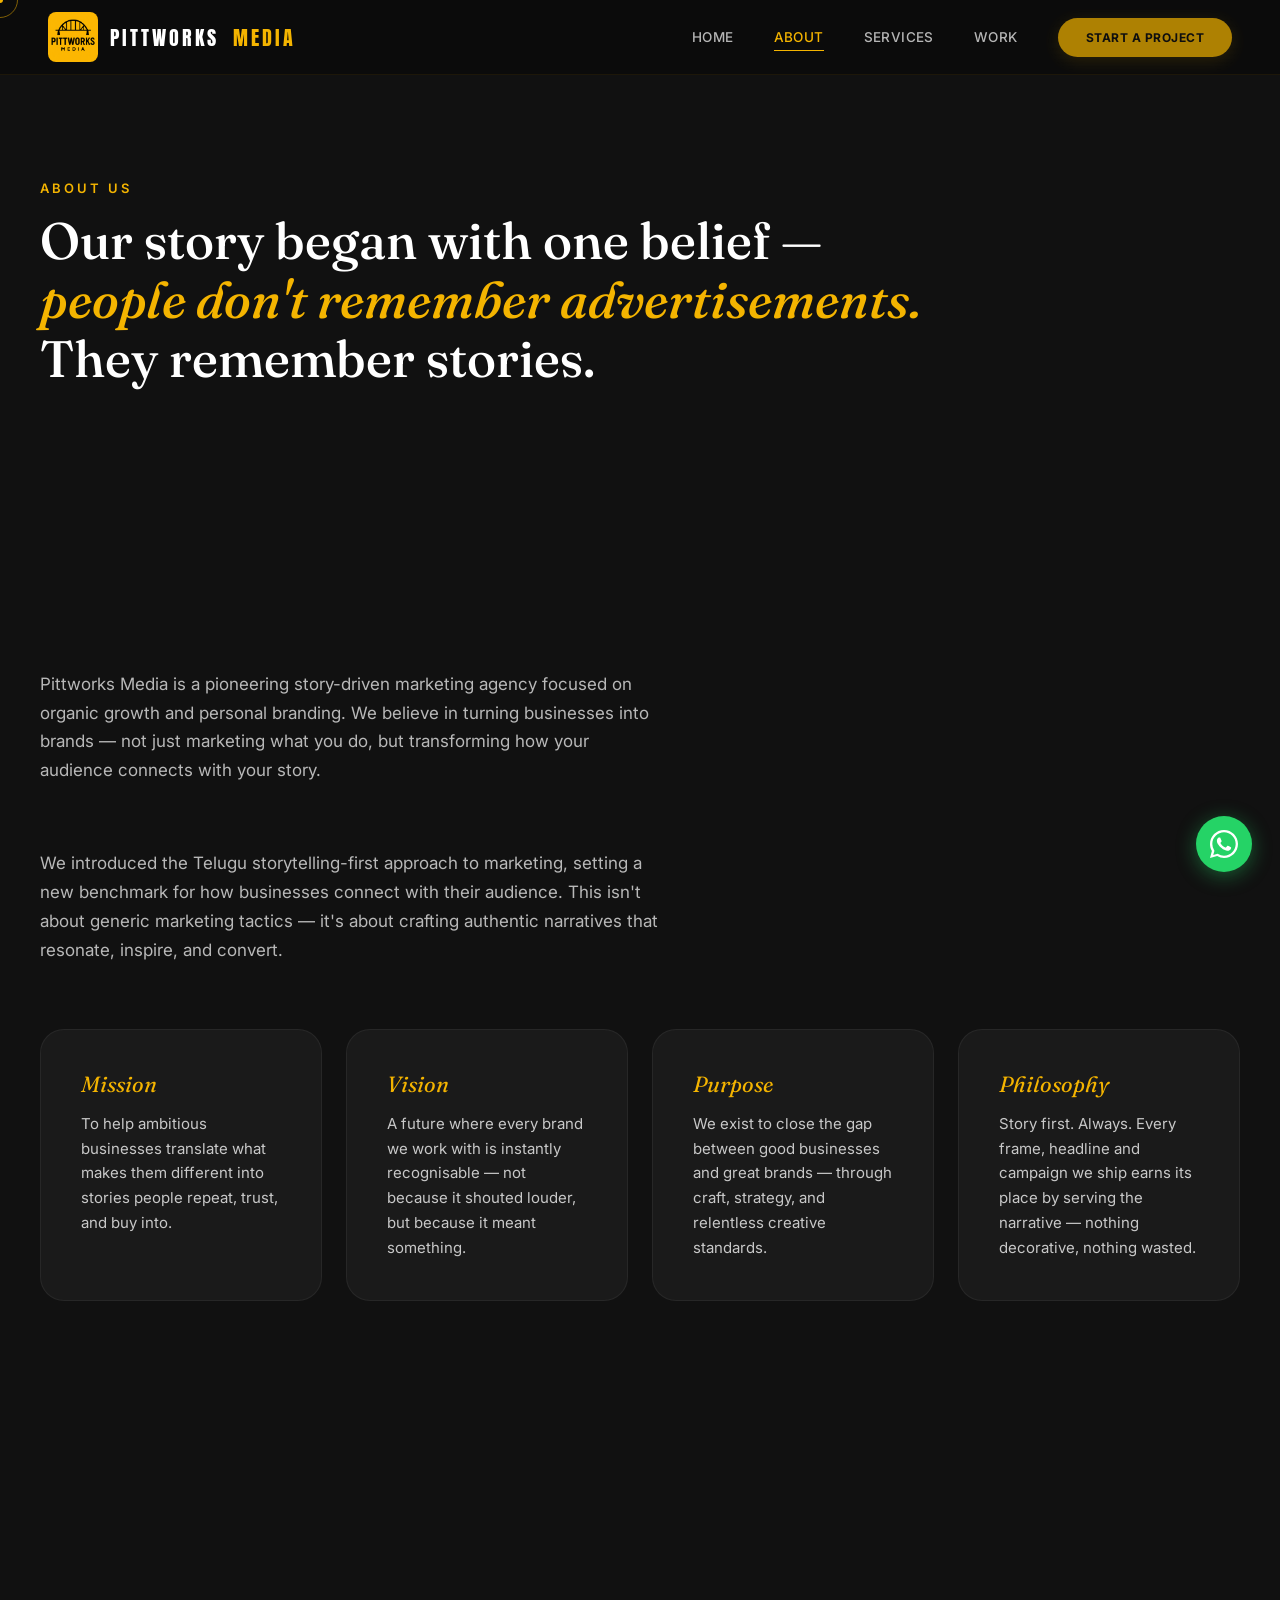
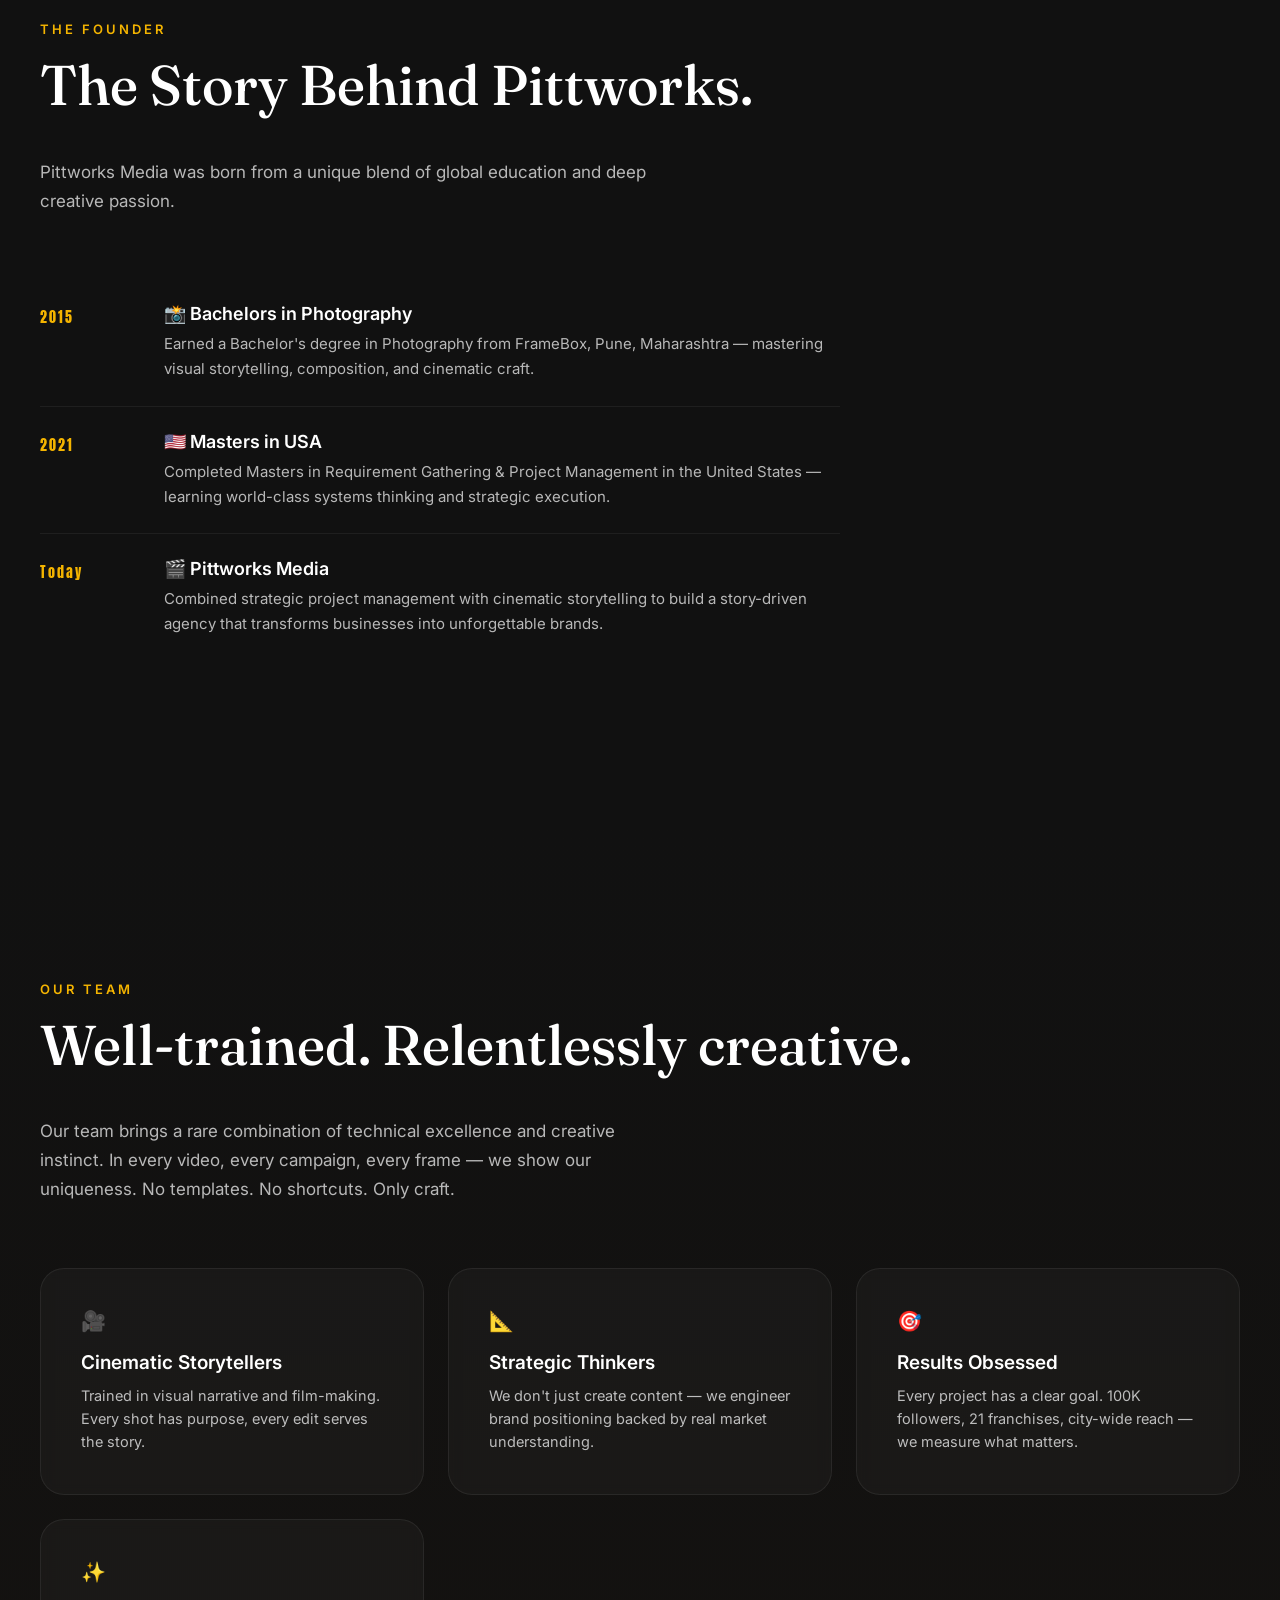
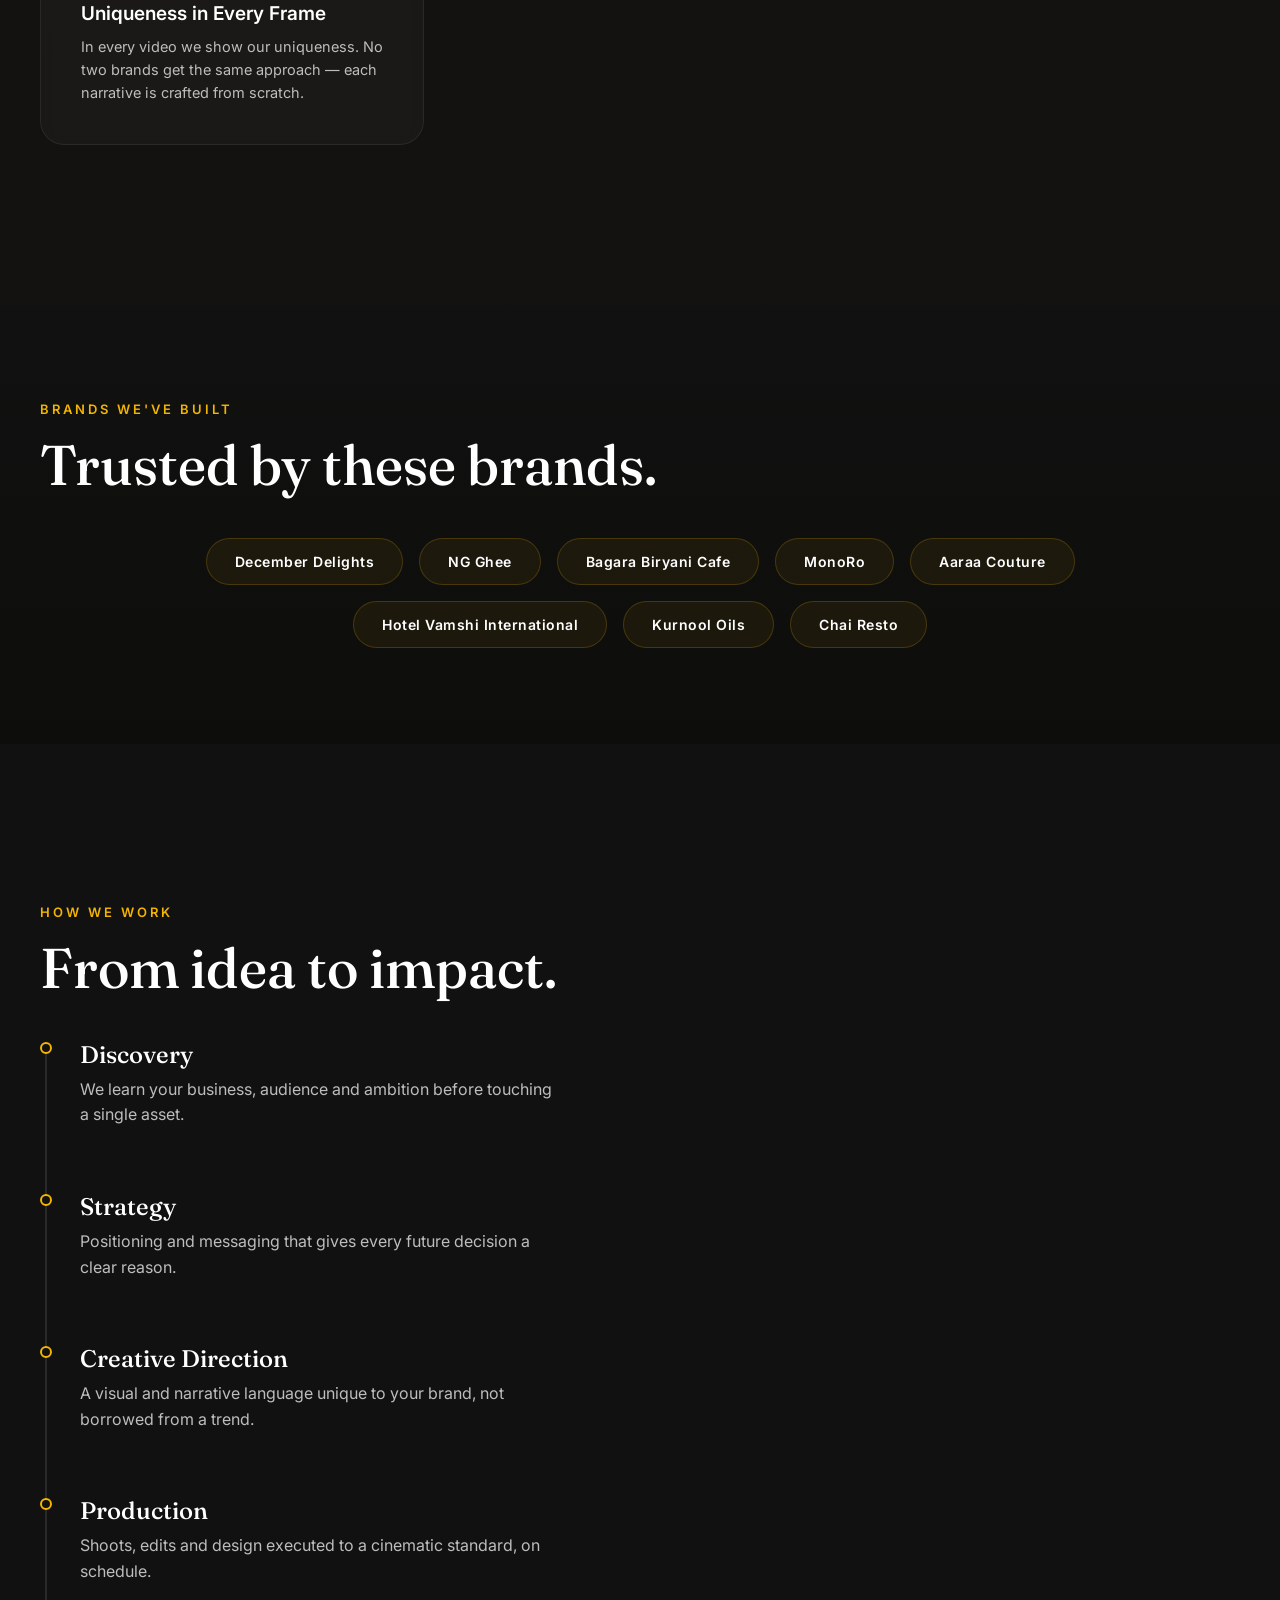
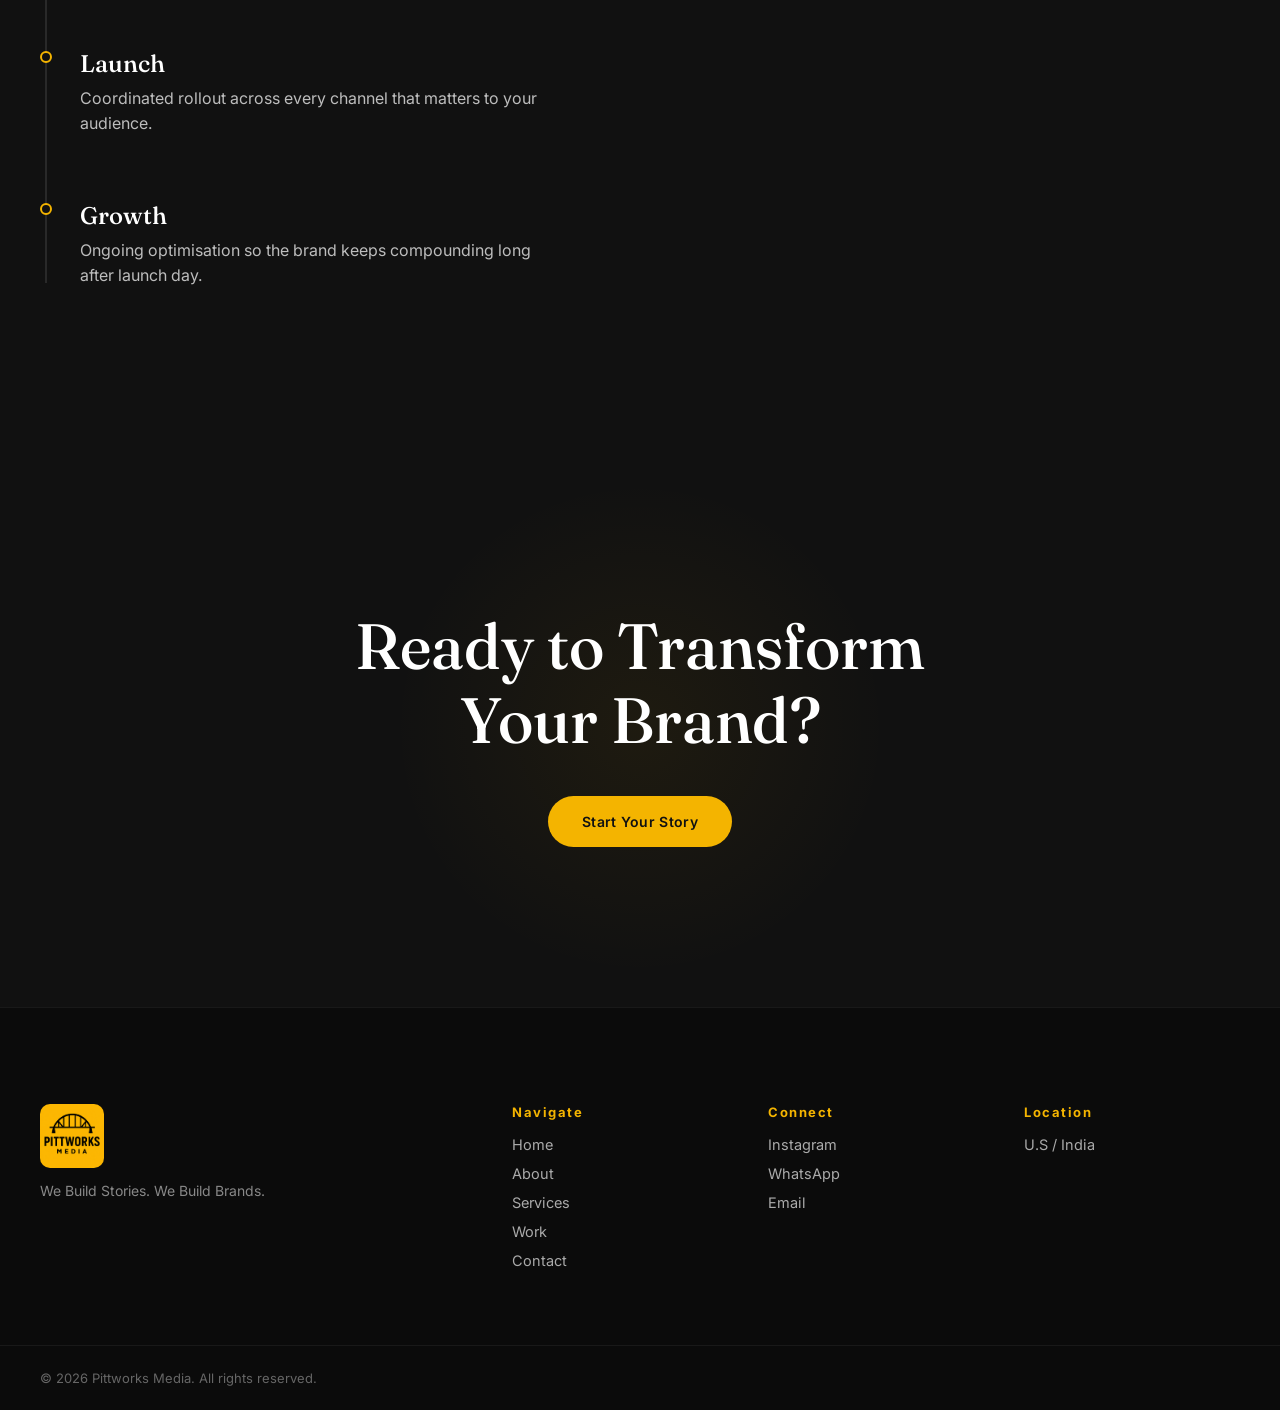
==== commit ef745afc: "Fix: 2015 Photography, 2021 Masters USA, DD 110M+ reach in 3 months" ====
--- a/about.html
+++ b/about.html
@@ -98,15 +98,15 @@
             <div class="founder-milestone reveal-up">
               <span class="founder-year">2015</span>
               <div class="founder-detail">
-                <h4>🇺🇸 Masters in USA</h4>
-                <p>Completed Masters in Requirement Gathering & Project Management in the United States — learning world-class systems thinking and strategic execution.</p>
+                <h4>📸 Bachelors in Photography</h4>
+                <p>Earned a Bachelor's degree in Photography from FrameBox, Pune, Maharashtra — mastering visual storytelling, composition, and cinematic craft.</p>
               </div>
             </div>
             <div class="founder-milestone reveal-up" style="--d:0.1s">
-              <span class="founder-year">Photography</span>
+              <span class="founder-year">2021</span>
               <div class="founder-detail">
-                <h4>📸 Bachelors in Photography</h4>
-                <p>Earned a Bachelor's degree in Photography from FrameBox, Pune, Maharashtra — mastering visual storytelling, composition, and cinematic craft.</p>
+                <h4>🇺🇸 Masters in USA</h4>
+                <p>Completed Masters in Requirement Gathering & Project Management in the United States — learning world-class systems thinking and strategic execution.</p>
               </div>
             </div>
             <div class="founder-milestone reveal-up" style="--d:0.2s">
@@ -205,7 +205,7 @@
       <p>We Build Stories. We Build Brands.</p>
     </div>
     <div class="footer-col"><h4>Navigate</h4><a href="index.html">Home</a><a href="about.html">About</a><a href="services.html">Services</a><a href="work.html">Work</a><a href="contact.html">Contact</a></div>
-    <div class="footer-col"><h4>Connect</h4><a href="https://www.instagram.com/pittworks_media" target="_blank" rel="noopener">Instagram</a><a href="https://wa.me/918801460641?text=Hi%20Pittworks%20Media%2C%20I%27m%20interested%20in%20your%20services.%20Let%27s%20connect!" target="_blank" rel="noopener">WhatsApp</a><a href="mailto:hello@pittworksmedia.com">Email</a></div>
+    <div class="footer-col"><h4>Connect</h4><a href="https://www.instagram.com/pittworks_media" target="_blank" rel="noopener">Instagram</a><a href="https://wa.me/918801460641?text=Hi%20Pittworks%20Media%2C%20I%27m%20interested%20in%20your%20services.%20Let%27s%20connect!" target="_blank" rel="noopener">WhatsApp</a><a href="mailto:praveennaraharishetty@gmail.com">Email</a></div>
     <div class="footer-col"><h4>Location</h4><p>U.S / India</p></div>
   </div>
   <div class="container footer-bottom"><p>&copy; 2026 Pittworks Media. All rights reserved.</p></div>
--- a/css/style.css
+++ b/css/style.css
@@ -140,9 +140,22 @@
     linear-gradient(180deg, #0c0c0c 0%, #111111 60%, #151310 100%);
   z-index:0; }
 .hero-bridge-line{ position:absolute; bottom:0; left:0; width:100%; height: 50%; z-index:1; }
-.hero-particles{ position:absolute; inset:0; z-index:1; contain: strict; }
-.particle{ position:absolute; border-radius:50%; background: var(--gold); opacity:.5; filter: blur(1px); animation: floatUp linear infinite; transform: translate3d(0,0,0); }
-@keyframes floatUp{ from{ transform: translate3d(0,0,0); } to{ transform: translate3d(0,-120vh,0); } }
+.hero-icons-float{ position:absolute; inset:0; z-index:1; contain: layout; overflow:hidden; }
+.hero-float-icon{
+  position: absolute;
+  color: var(--gold);
+  font-size: 28px;
+  opacity: 0.5;
+  animation: iconFloat linear infinite;
+  transform: translate3d(0,0,0);
+  filter: drop-shadow(0 0 6px rgba(244,180,0,.3));
+}
+.hero-float-icon:nth-child(odd){ opacity: 0.35; font-size: 22px; }
+.hero-float-icon:nth-child(3n){ opacity: 0.6; font-size: 34px; }
+@keyframes iconFloat{
+  from{ transform: translate3d(0, 0, 0) rotate(0deg); }
+  to{ transform: translate3d(0, -120vh, 0) rotate(15deg); }
+}
 
 .hero-content{ position:relative; z-index:2; max-width: 980px; padding: 0 24px; }
 .hero-title{ font-family: var(--font-display); font-weight:400; letter-spacing: 1px; font-size: clamp(38px, 8vw, 96px); line-height: 1.02; margin: 20px 0 28px; color: var(--white); }
@@ -233,10 +246,13 @@
    CLIENTS MARQUEE
    ============================================ */
 .clients{ background: var(--black); }
-.marquee-wrap{ border-top:1px solid rgba(255,255,255,.08); border-bottom:1px solid rgba(255,255,255,.08); padding: var(--space-4) 0; overflow:hidden; }
-.marquee-track{ display:flex; gap: 80px; width:max-content; animation: marquee 26s linear infinite; padding-right: 80px; }
-@keyframes marquee{ from{ transform: translateX(0); } to{ transform: translateX(-100%); } }
-.client-logo{ font-family: var(--font-display); font-size: 26px; letter-spacing: 1px; color: rgba(255,255,255,.25); white-space:nowrap; transition: color .3s ease; }
+.marquee-wrap{ border-top:1px solid rgba(255,255,255,.08); border-bottom:1px solid rgba(255,255,255,.08); padding: var(--space-3) 0; overflow:hidden; display:flex; align-items:center; }
+.marquee-track{ display:flex; gap: 40px; width:max-content; animation: marquee 35s linear infinite; padding-right: 40px; align-items:center; flex-shrink:0; }
+.marquee-wrap:hover .marquee-track{ animation-play-state: paused; }
+@keyframes marquee{ from{ transform: translate3d(0,0,0); } to{ transform: translate3d(-50%,0,0); } }
+.client-logo-img{ height: 60px; width: 60px; border-radius: 12px; object-fit: cover; opacity: .7; transition: opacity .4s ease, transform .4s var(--ease); filter: grayscale(.3); flex-shrink:0; }
+.client-logo-img:hover{ opacity: 1; transform: scale(1.08); filter: grayscale(0); }
+.client-logo{ font-family: var(--font-display); font-size: 36px; letter-spacing: 2px; color: rgba(255,255,255,.18); white-space:nowrap; transition: color .4s ease; }
 .client-logo:hover{ color: var(--gold); }
 
 /* ============================================
@@ -960,10 +976,9 @@
   50% { opacity: 0; }
 }
 
-/* Parallax particles - different speeds */
-.particle:nth-child(odd) { animation-timing-function: cubic-bezier(.2,.8,.3,1); }
-.particle:nth-child(3n) { opacity: .8; filter: blur(0); }
-.particle:nth-child(5n) { background: rgba(255,255,255,.6); }
+/* Parallax floating icons - different speeds */
+.hero-float-icon:nth-child(4n) { animation-timing-function: cubic-bezier(.2,.8,.3,1); }
+.hero-float-icon:nth-child(5n) { filter: drop-shadow(0 0 10px rgba(244,180,0,.5)); }
 
 /* ============================================
    FOUNDER STORY
@@ -1038,3 +1053,19 @@
   0%, 100% { transform: translate3d(0, 0, 0); }
   50% { transform: translate3d(0, -6px, 0); }
 }
+
+/* ============================================
+   PRICING STATEMENT
+   ============================================ */
+.pricing-statement {
+  background: var(--black);
+  text-align: center;
+  padding: var(--space-6) 0;
+}
+.pricing-statement h2 {
+  font-family: var(--font-serif);
+  font-weight: 500;
+  font-size: clamp(28px, 4vw, 52px);
+  line-height: 1.3;
+  color: var(--white);
+}
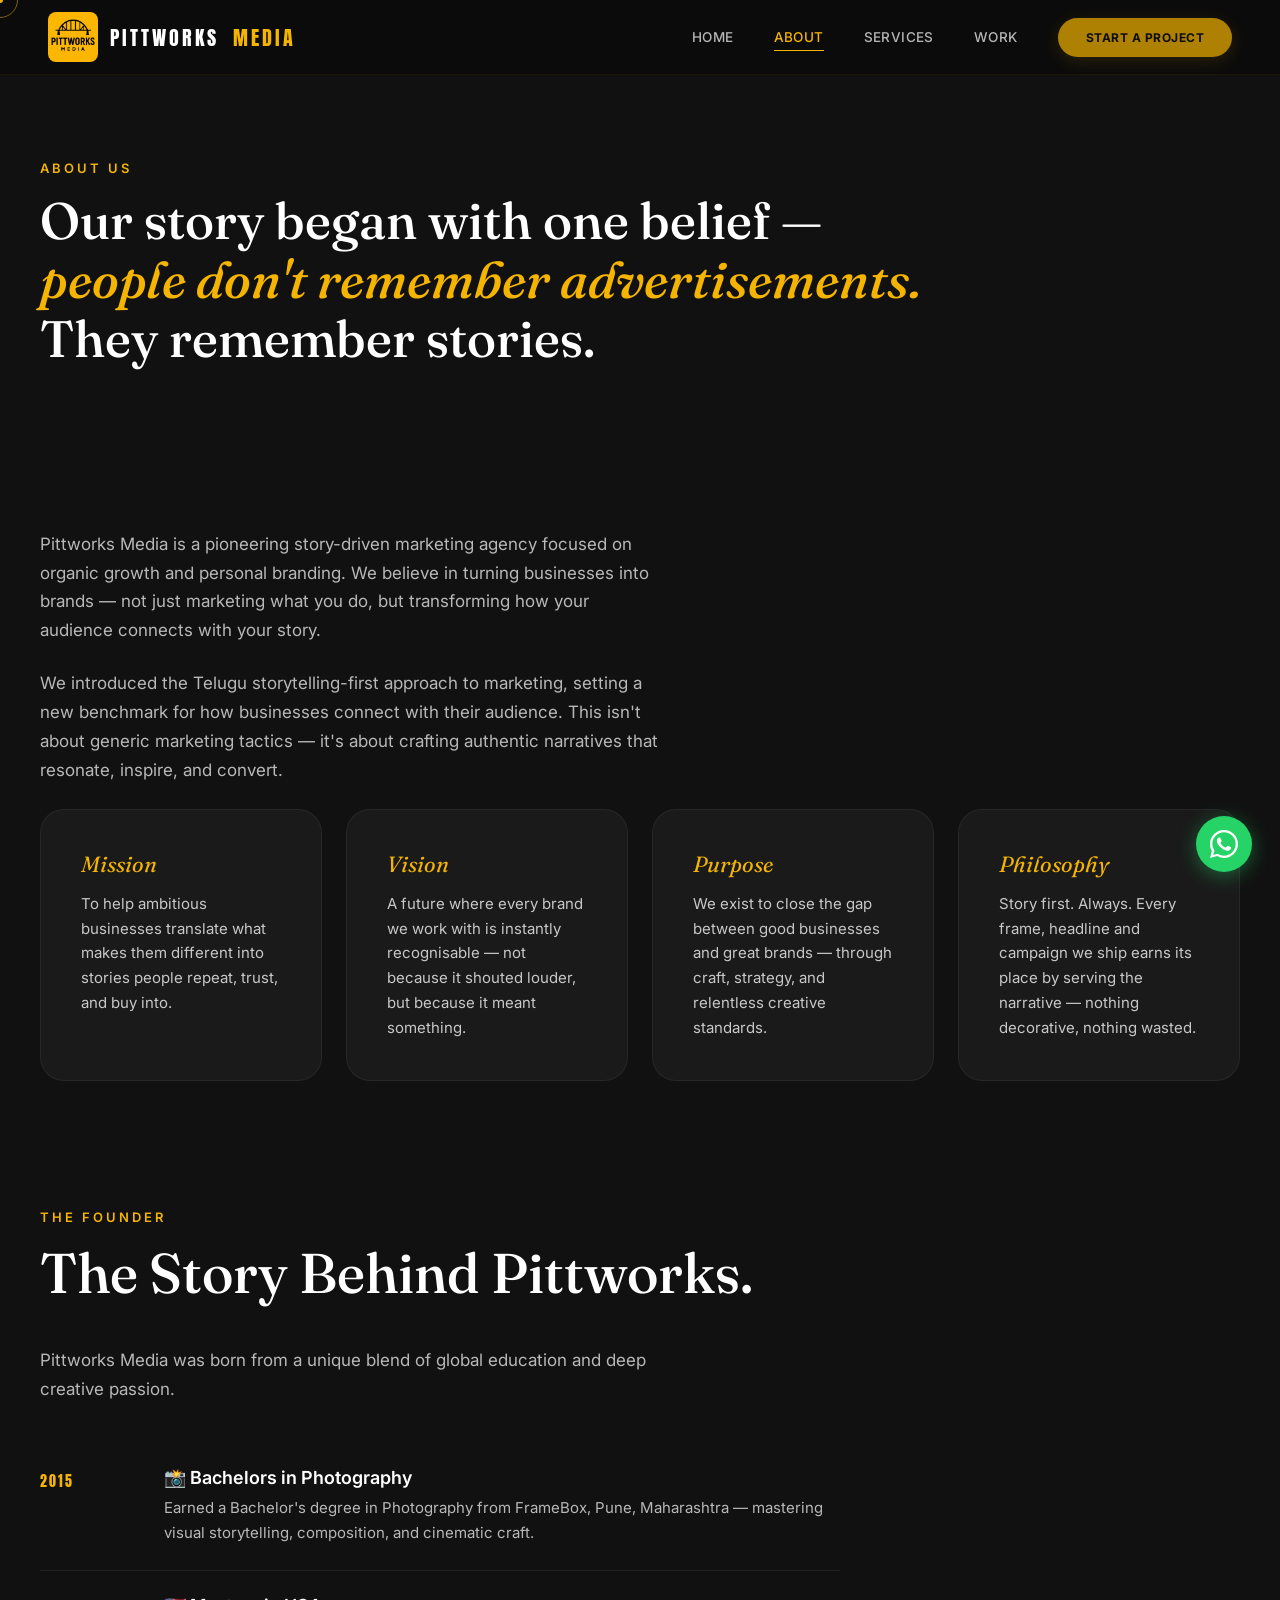
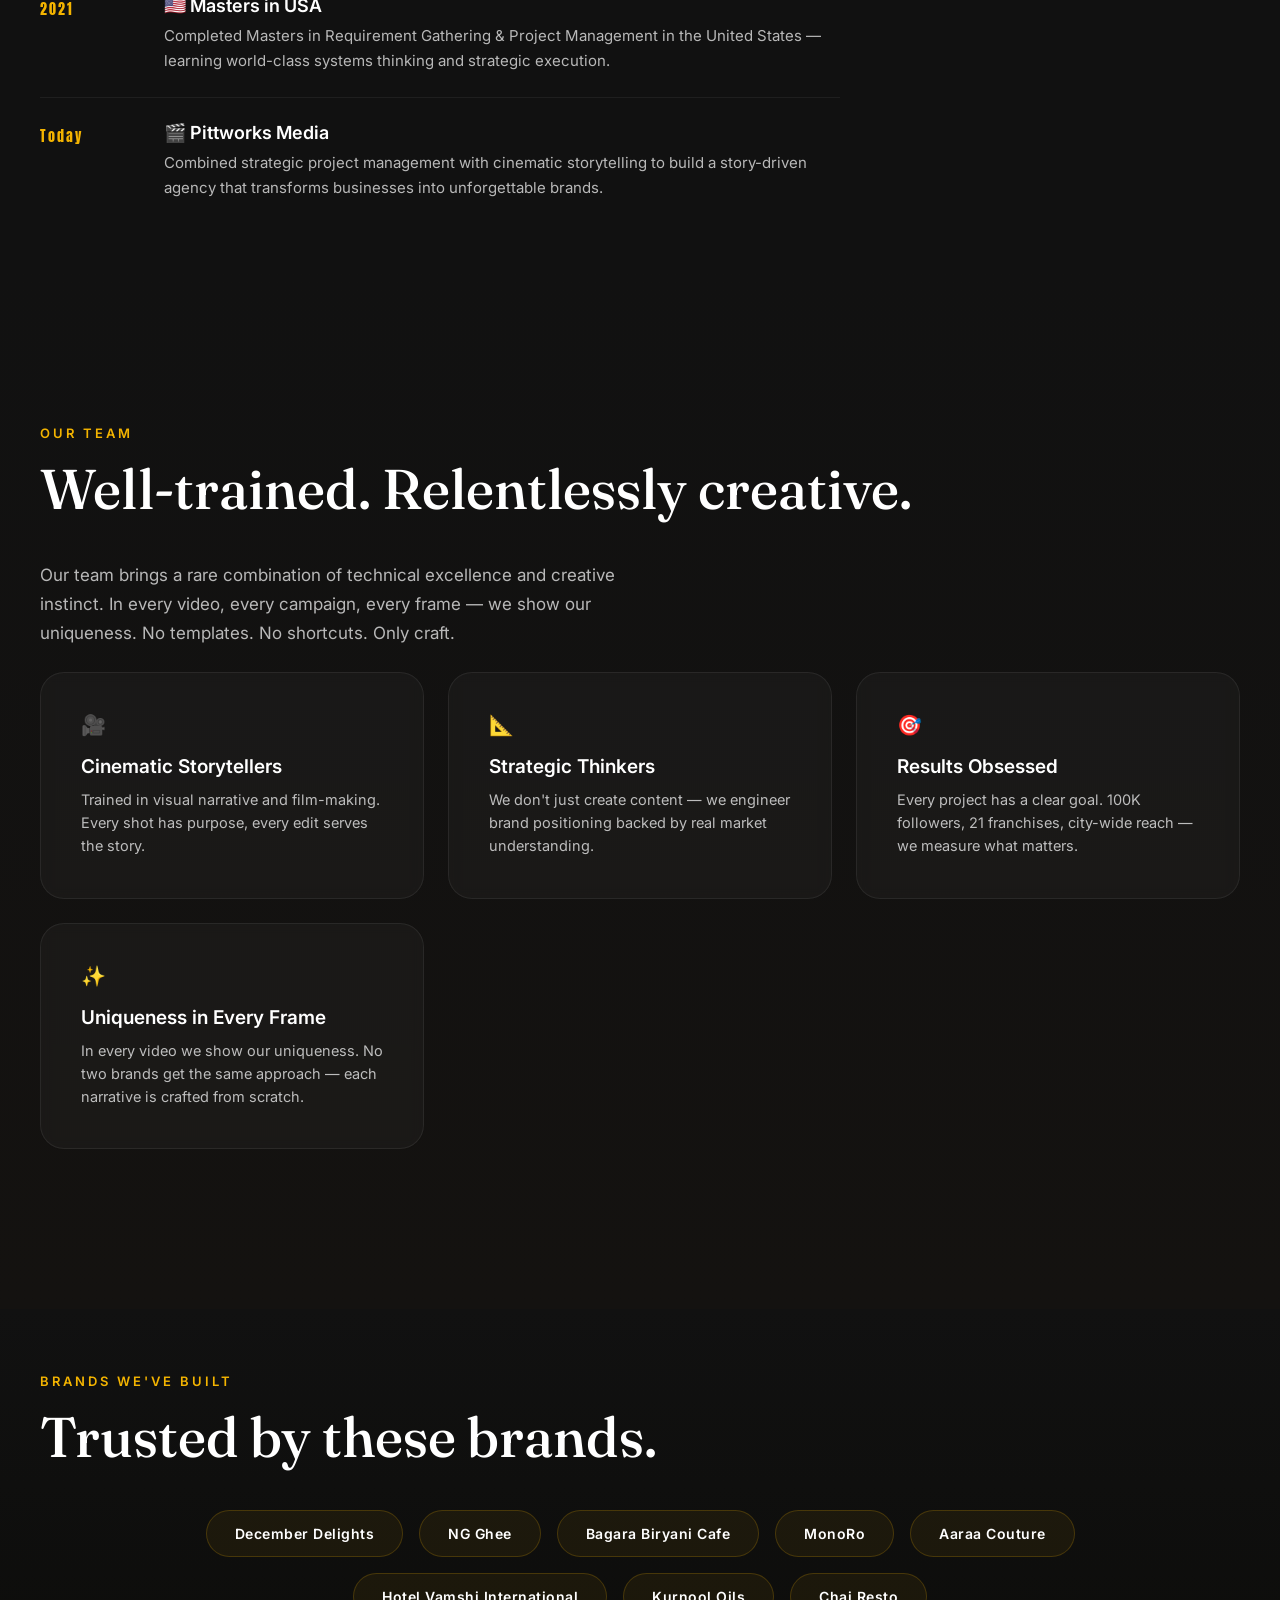
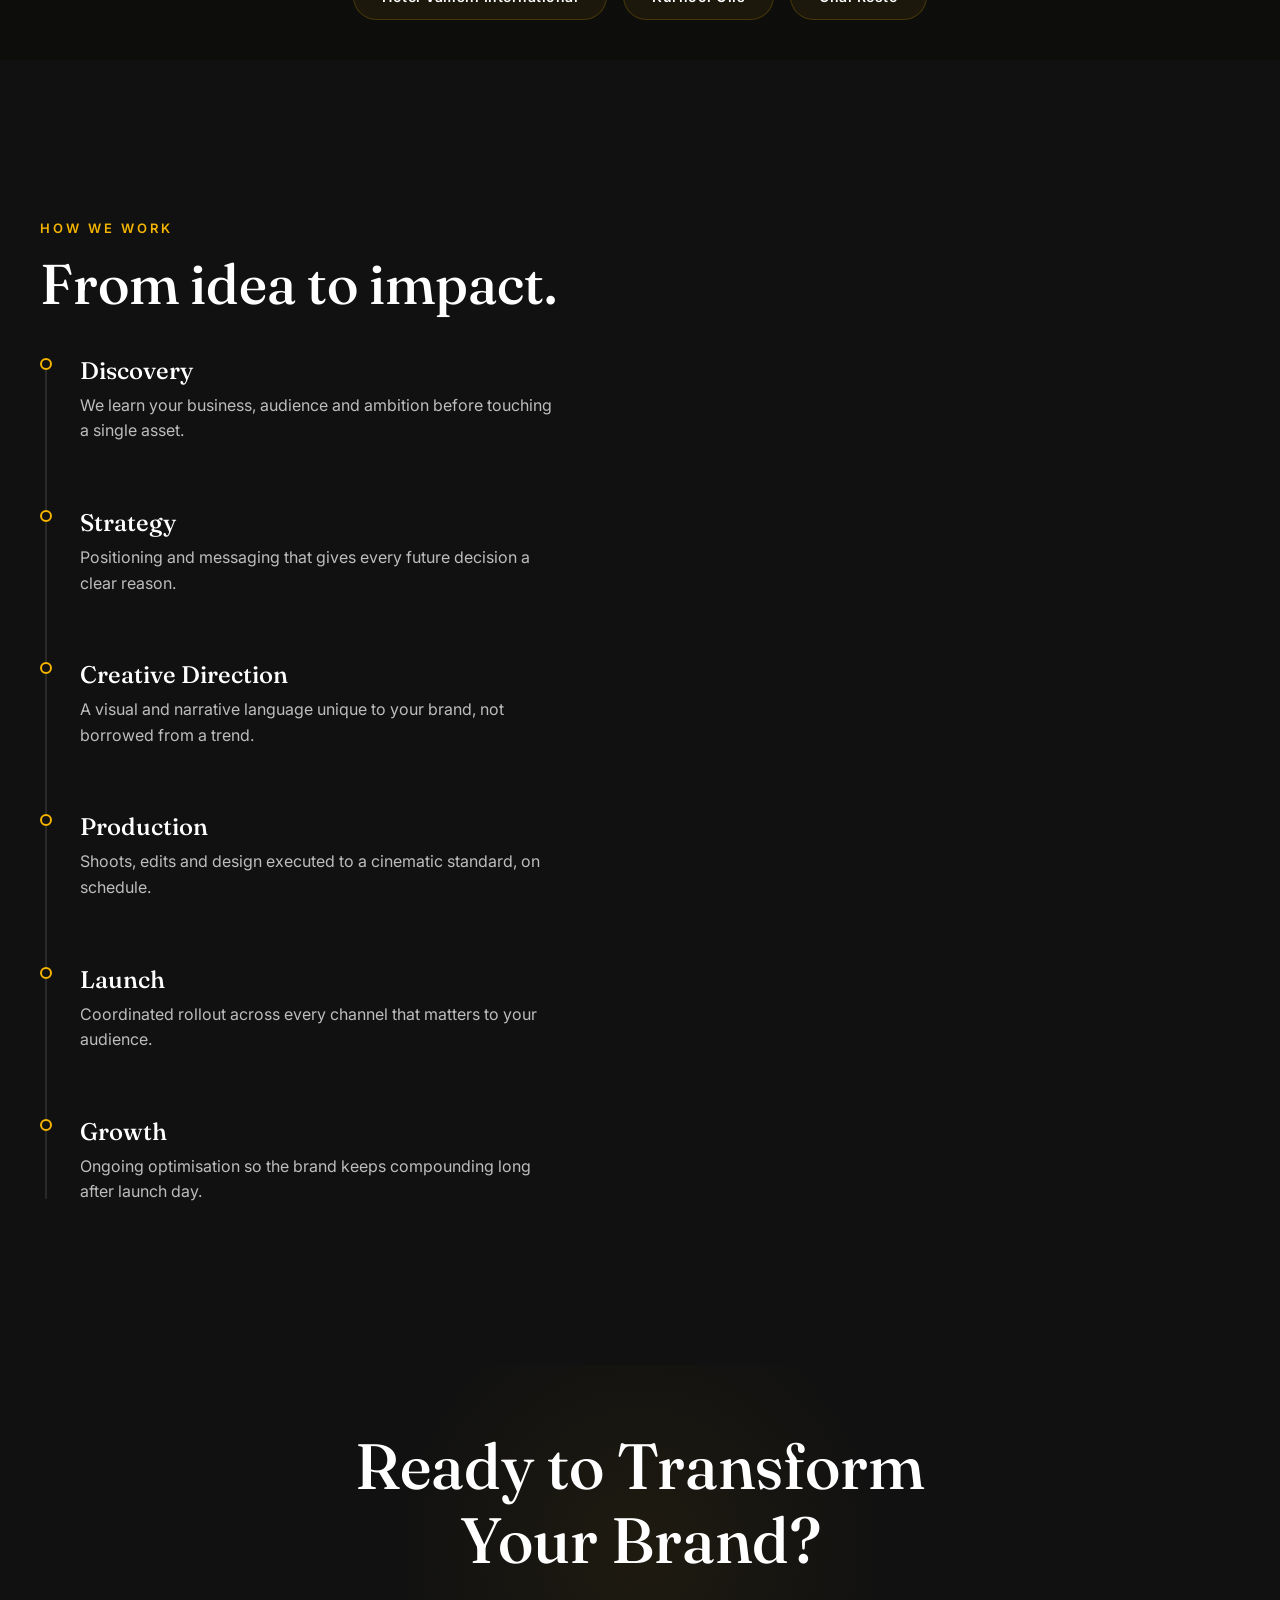
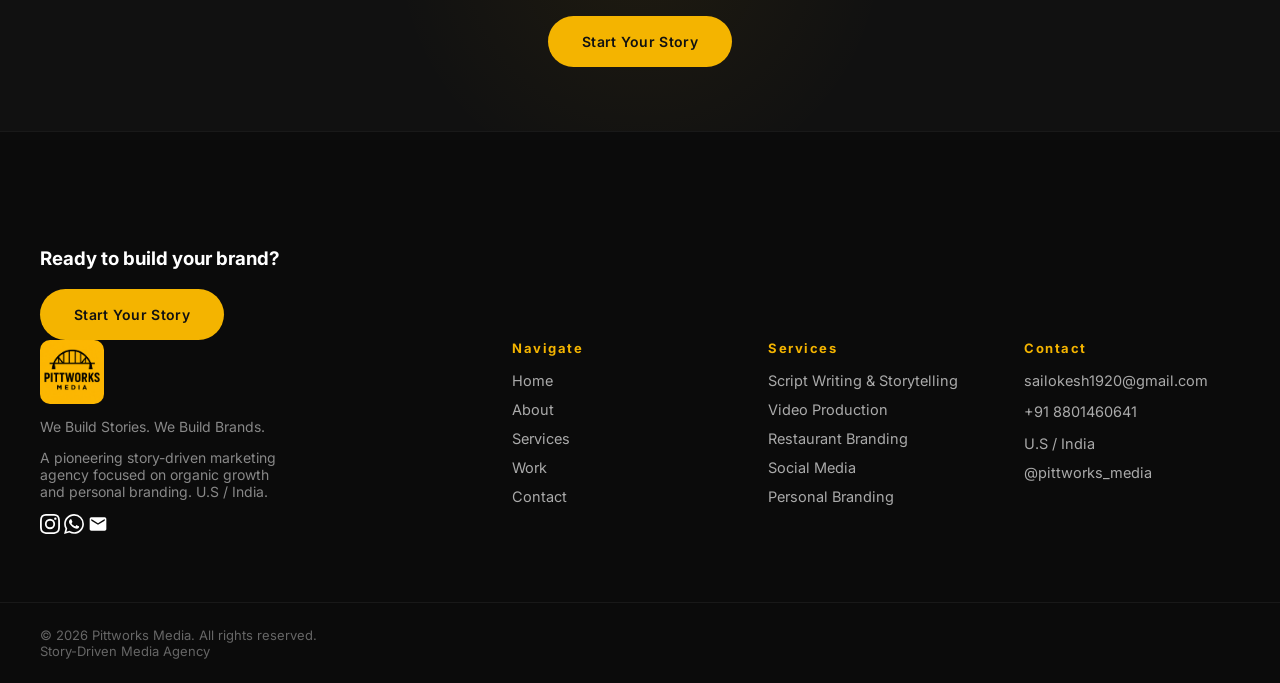
==== commit d4dc8d2c: "Change email to sailokesh1920@gmail.com" ====
--- a/about.html
+++ b/about.html
@@ -199,16 +199,60 @@
 
 <!-- FOOTER -->
 <footer class="footer">
+  <div class="container footer-top">
+    <div class="footer-cta-row">
+      <h3>Ready to build your brand?</h3>
+      <a href="contact.html" class="btn btn-gold magnetic"><span>Start Your Story</span></a>
+    </div>
+  </div>
   <div class="container footer-grid">
     <div class="footer-brand">
-      <picture><source srcset="assets/images/logo.webp" type="image/webp"><img src="assets/images/logo.png" alt="Pittworks Media" class="footer-logo"></picture>
-      <p>We Build Stories. We Build Brands.</p>
-    </div>
-    <div class="footer-col"><h4>Navigate</h4><a href="index.html">Home</a><a href="about.html">About</a><a href="services.html">Services</a><a href="work.html">Work</a><a href="contact.html">Contact</a></div>
-    <div class="footer-col"><h4>Connect</h4><a href="https://www.instagram.com/pittworks_media" target="_blank" rel="noopener">Instagram</a><a href="https://wa.me/918801460641?text=Hi%20Pittworks%20Media%2C%20I%27m%20interested%20in%20your%20services.%20Let%27s%20connect!" target="_blank" rel="noopener">WhatsApp</a><a href="mailto:praveennaraharishetty@gmail.com">Email</a></div>
-    <div class="footer-col"><h4>Location</h4><p>U.S / India</p></div>
-  </div>
-  <div class="container footer-bottom"><p>&copy; 2026 Pittworks Media. All rights reserved.</p></div>
+      <picture>
+        <source srcset="assets/images/logo.webp" type="image/webp">
+        <img src="assets/images/logo.png" alt="Pittworks Media" class="footer-logo">
+      </picture>
+      <p class="footer-tagline">We Build Stories. We Build Brands.</p>
+      <p class="footer-desc">A pioneering story-driven marketing agency focused on organic growth and personal branding. U.S / India.</p>
+      <div class="footer-socials">
+        <a href="https://www.instagram.com/pittworks_media" target="_blank" rel="noopener" aria-label="Instagram">
+          <svg width="20" height="20" viewBox="0 0 24 24" fill="currentColor"><path d="M12 2.163c3.204 0 3.584.012 4.85.07 3.252.148 4.771 1.691 4.919 4.919.058 1.265.069 1.645.069 4.849 0 3.205-.012 3.584-.069 4.849-.149 3.225-1.664 4.771-4.919 4.919-1.266.058-1.644.07-4.85.07-3.204 0-3.584-.012-4.849-.07-3.26-.149-4.771-1.699-4.919-4.92-.058-1.265-.07-1.644-.07-4.849 0-3.204.013-3.583.07-4.849.149-3.227 1.664-4.771 4.919-4.919 1.266-.057 1.645-.069 4.849-.069zM12 0C8.741 0 8.333.014 7.053.072 2.695.272.273 2.69.073 7.052.014 8.333 0 8.741 0 12c0 3.259.014 3.668.072 4.948.2 4.358 2.618 6.78 6.98 6.98C8.333 23.986 8.741 24 12 24c3.259 0 3.668-.014 4.948-.072 4.354-.2 6.782-2.618 6.979-6.98.059-1.28.073-1.689.073-4.948 0-3.259-.014-3.667-.072-4.947-.196-4.354-2.617-6.78-6.979-6.98C15.668.014 15.259 0 12 0zm0 5.838a6.162 6.162 0 100 12.324 6.162 6.162 0 000-12.324zM12 16a4 4 0 110-8 4 4 0 010 8zm6.406-11.845a1.44 1.44 0 100 2.881 1.44 1.44 0 000-2.881z"/></svg>
+        </a>
+        <a href="https://wa.me/918801460641?text=Hi%20Pittworks%20Media%2C%20I%27m%20interested%20in%20your%20services.%20Let%27s%20connect!" target="_blank" rel="noopener" aria-label="WhatsApp">
+          <svg width="20" height="20" viewBox="0 0 24 24" fill="currentColor"><path d="M17.472 14.382c-.297-.149-1.758-.867-2.03-.967-.273-.099-.471-.148-.67.15-.197.297-.767.966-.94 1.164-.173.199-.347.223-.644.075-.297-.15-1.255-.463-2.39-1.475-.883-.788-1.48-1.761-1.653-2.059-.173-.297-.018-.458.13-.606.134-.133.298-.347.446-.52.149-.174.198-.298.298-.497.099-.198.05-.371-.025-.52-.075-.149-.669-1.612-.916-2.207-.242-.579-.487-.5-.669-.51-.173-.008-.371-.01-.57-.01-.198 0-.52.074-.792.372-.272.297-1.04 1.016-1.04 2.479 0 1.462 1.065 2.875 1.213 3.074.149.198 2.096 3.2 5.077 4.487.709.306 1.262.489 1.694.625.712.227 1.36.195 1.871.118.571-.085 1.758-.719 2.006-1.413.248-.694.248-1.289.173-1.413-.074-.124-.272-.198-.57-.347m-5.421 7.403h-.004a9.87 9.87 0 01-5.031-1.378l-.361-.214-3.741.982.998-3.648-.235-.374a9.86 9.86 0 01-1.51-5.26c.001-5.45 4.436-9.884 9.888-9.884 2.64 0 5.122 1.03 6.988 2.898a9.825 9.825 0 012.893 6.994c-.003 5.45-4.437 9.884-9.885 9.884m8.413-18.297A11.815 11.815 0 0012.05 0C5.495 0 .16 5.335.157 11.892c0 2.096.547 4.142 1.588 5.945L.057 24l6.305-1.654a11.882 11.882 0 005.683 1.448h.005c6.554 0 11.89-5.335 11.893-11.893a11.821 11.821 0 00-3.48-8.413z"/></svg>
+        </a>
+        <a href="mailto:sailokesh1920@gmail.com" aria-label="Email">
+          <svg width="20" height="20" viewBox="0 0 24 24" fill="currentColor"><path d="M20 4H4c-1.1 0-2 .9-2 2v12c0 1.1.9 2 2 2h16c1.1 0 2-.9 2-2V6c0-1.1-.9-2-2-2zm0 4l-8 5-8-5V6l8 5 8-5v2z"/></svg>
+        </a>
+      </div>
+    </div>
+    <div class="footer-col">
+      <h4>Navigate</h4>
+      <a href="index.html">Home</a>
+      <a href="about.html">About</a>
+      <a href="services.html">Services</a>
+      <a href="work.html">Work</a>
+      <a href="contact.html">Contact</a>
+    </div>
+    <div class="footer-col">
+      <h4>Services</h4>
+      <a href="services.html">Script Writing & Storytelling</a>
+      <a href="services.html">Video Production</a>
+      <a href="services.html">Restaurant Branding</a>
+      <a href="services.html">Social Media</a>
+      <a href="services.html">Personal Branding</a>
+    </div>
+    <div class="footer-col">
+      <h4>Contact</h4>
+      <p>sailokesh1920@gmail.com</p>
+      <p>+91 8801460641</p>
+      <p>U.S / India</p>
+      <a href="https://www.instagram.com/pittworks_media" target="_blank" rel="noopener">@pittworks_media</a>
+    </div>
+  </div>
+  <div class="container footer-bottom">
+    <p>&copy; 2026 Pittworks Media. All rights reserved.</p>
+    <p class="footer-credit">Story-Driven Media Agency</p>
+  </div>
 </footer>
 
 <button class="to-top" id="toTop" aria-label="Back to top">&uarr;</button>
--- a/css/style.css
+++ b/css/style.css
@@ -189,9 +189,9 @@
 /* ============================================
    ABOUT
    ============================================ */
-.about{ background: var(--black); }
-.about-lede{ max-width: 620px; color: #b8b8b8; font-size:17px; line-height:1.7; margin-bottom: var(--space-5); }
-.about-grid{ display:grid; grid-template-columns: repeat(4,1fr); gap: var(--space-3); }
+.about{ background: var(--black); padding: var(--space-5) 0; }
+.about-lede{ max-width: 620px; color: #b8b8b8; font-size:17px; line-height:1.7; margin-bottom: var(--space-3); }
+.about-grid{ display:grid; grid-template-columns: repeat(4,1fr); gap: var(--space-3); margin-top: var(--space-3); }
 .about-card{ background: var(--black-2); border:1px solid rgba(255,255,255,.06); border-radius: var(--radius); padding: var(--space-4); transition: transform .4s var(--ease), border-color .4s ease; }
 .about-card:hover{ transform: translateY(-8px); border-color: rgba(244,180,0,.4); }
 .about-num{ display:block; font-family: var(--font-serif); font-style:italic; color: var(--gold); font-size: 22px; margin-bottom: 14px; }
@@ -245,7 +245,7 @@
 /* ============================================
    CLIENTS MARQUEE
    ============================================ */
-.clients{ background: var(--black); }
+.clients{ background: var(--black); padding: var(--space-5) 0 var(--space-3); }
 .marquee-wrap{ border-top:1px solid rgba(255,255,255,.08); border-bottom:1px solid rgba(255,255,255,.08); padding: var(--space-3) 0; overflow:hidden; display:flex; align-items:center; }
 .marquee-track{ display:flex; gap: 40px; width:max-content; animation: marquee 35s linear infinite; padding-right: 40px; align-items:center; flex-shrink:0; }
 .marquee-wrap:hover .marquee-track{ animation-play-state: paused; }
@@ -327,7 +327,7 @@
 /* ============================================
    CTA BANNER
    ============================================ */
-.cta-banner{ background: var(--black); text-align:center; padding: var(--space-7) 0; }
+.cta-banner{ background: var(--black); text-align:center; padding: var(--space-5) 0; }
 .cta-banner h2{ font-family: var(--font-serif); font-weight:500; font-size: clamp(30px,5vw,64px); line-height:1.15; margin: 0 0 var(--space-4); }
 .cta-banner .btn{ margin: 0 auto; }
 
@@ -670,7 +670,7 @@
    PAGE HEADER (for sub-pages)
    ============================================ */
 .page-header {
-  padding: 180px 0 var(--space-5);
+  padding: 160px 0 var(--space-4);
   background: var(--black);
 }
 .page-header .section-title {
@@ -983,7 +983,7 @@
 /* ============================================
    FOUNDER STORY
    ============================================ */
-.founder { background: var(--black); }
+.founder { background: var(--black); padding: var(--space-5) 0 var(--space-4); }
 .founder-content { max-width: 800px; }
 .founder-timeline { margin-top: var(--space-4); }
 .founder-milestone {
@@ -1017,7 +1017,7 @@
 /* ============================================
    FLOATING CLIENT BRAND ICONS
    ============================================ */
-.clients-float { background: linear-gradient(180deg, #111111, #0d0d0b); padding: var(--space-6) 0; }
+.clients-float { background: linear-gradient(180deg, #111111, #0d0d0b); padding: var(--space-5) 0 var(--space-4); }
 .floating-brands {
   display: flex;
   flex-wrap: wrap;
@@ -1060,7 +1060,7 @@
 .pricing-statement {
   background: var(--black);
   text-align: center;
-  padding: var(--space-6) 0;
+  padding: var(--space-4) 0;
 }
 .pricing-statement h2 {
   font-family: var(--font-serif);
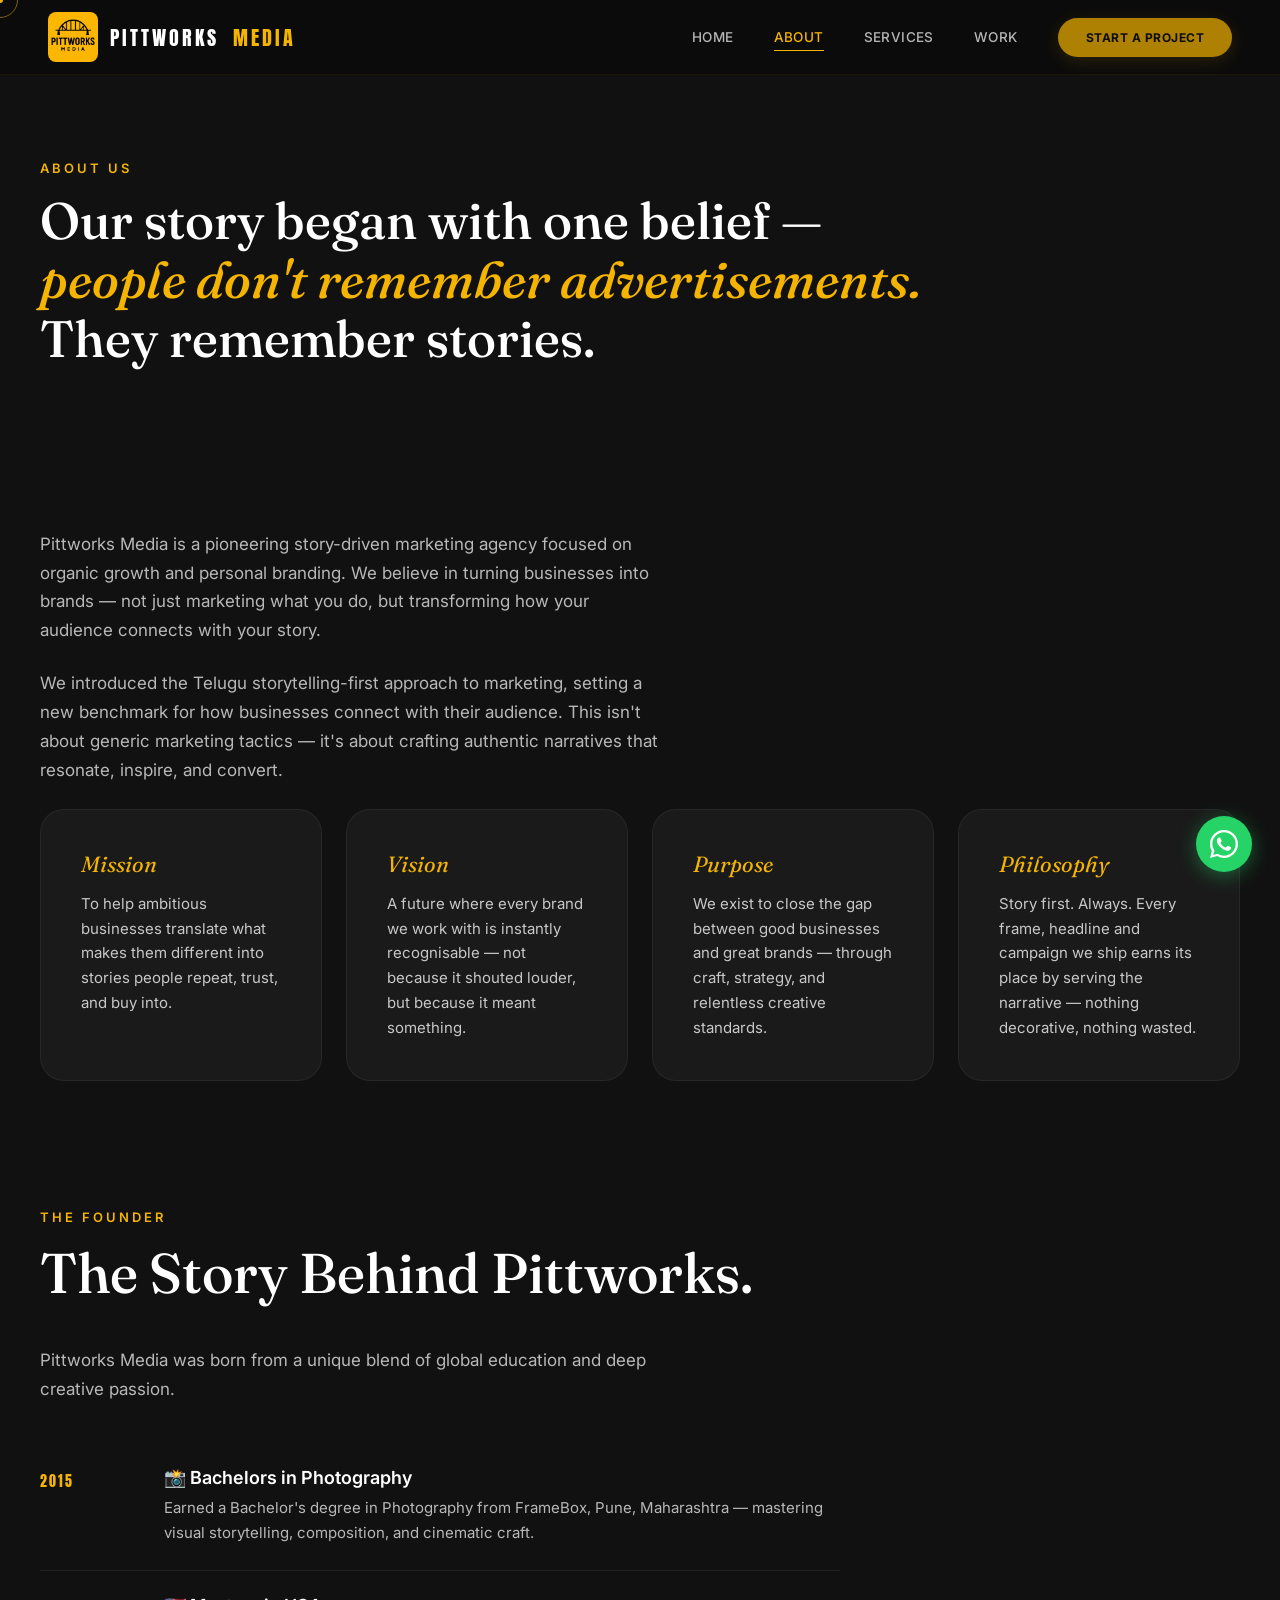
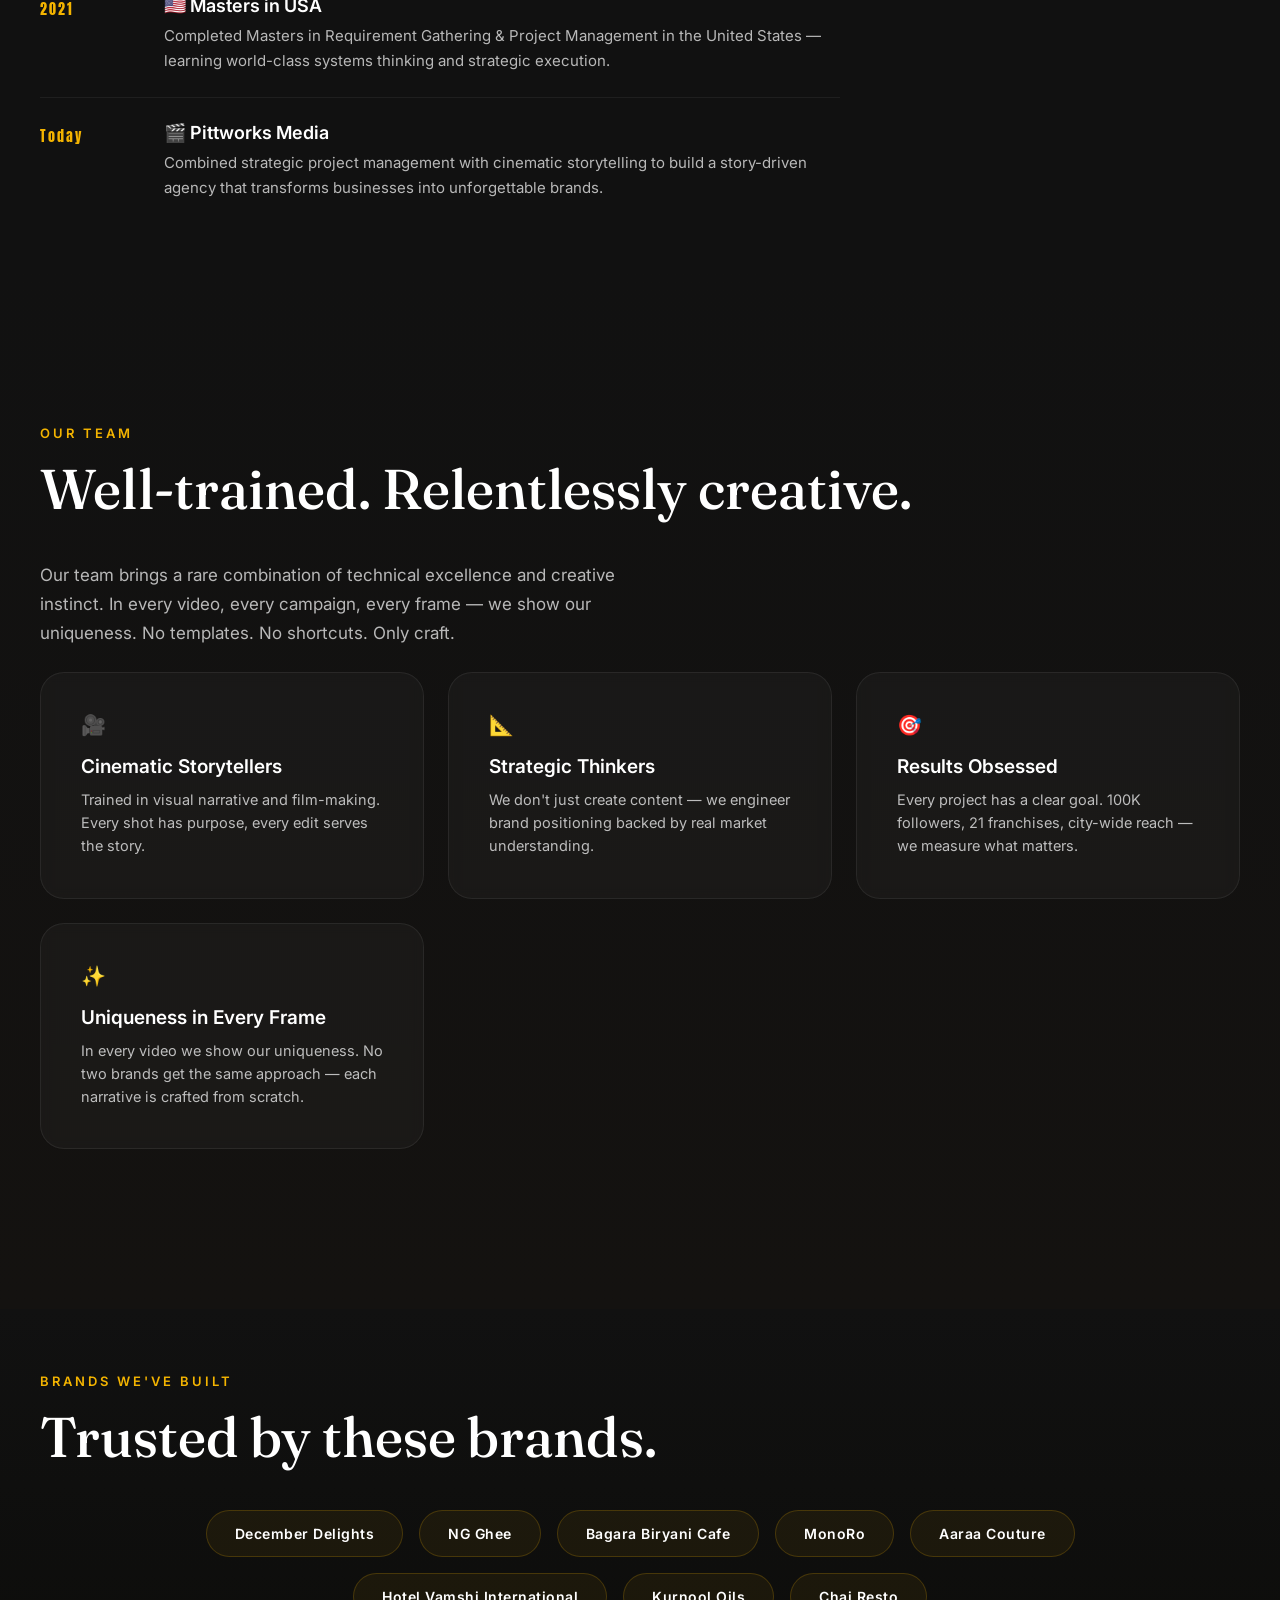
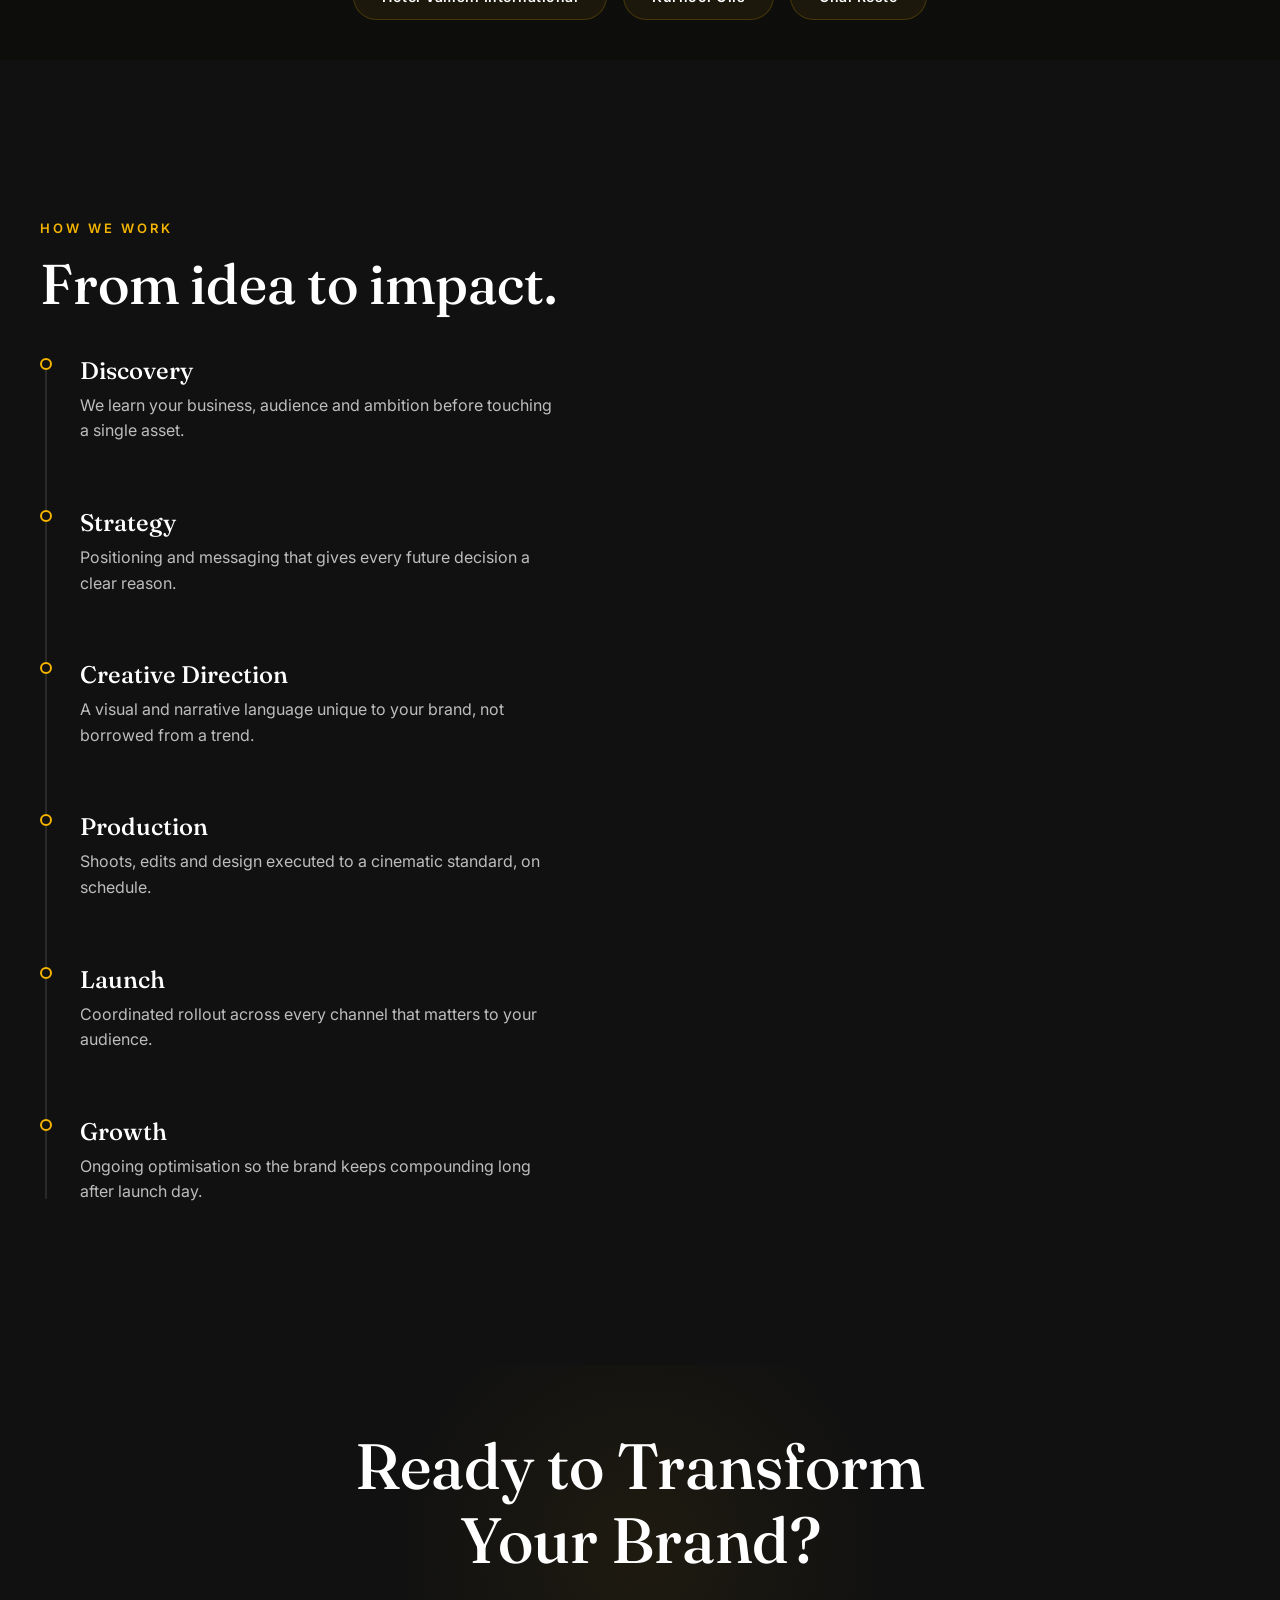
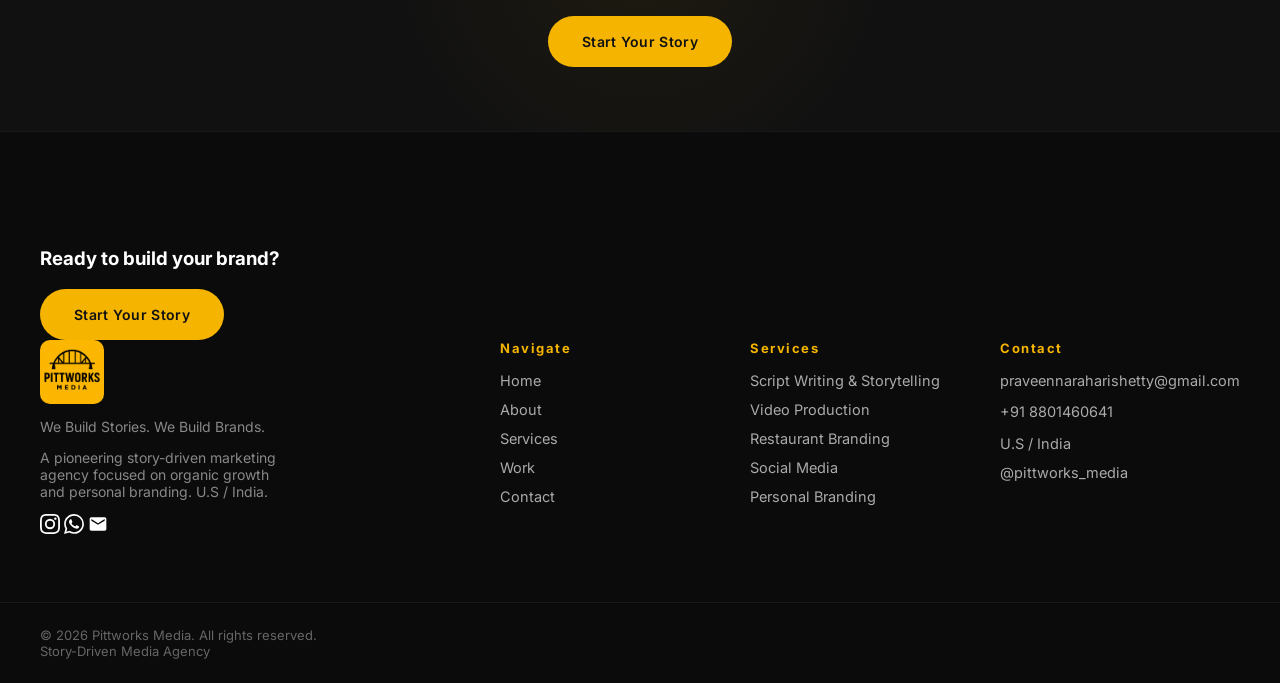
==== commit 649effe5: "Change email to praveennaraharishetty@gmail.com" ====
--- a/about.html
+++ b/about.html
@@ -220,7 +220,7 @@
         <a href="https://wa.me/918801460641?text=Hi%20Pittworks%20Media%2C%20I%27m%20interested%20in%20your%20services.%20Let%27s%20connect!" target="_blank" rel="noopener" aria-label="WhatsApp">
           <svg width="20" height="20" viewBox="0 0 24 24" fill="currentColor"><path d="M17.472 14.382c-.297-.149-1.758-.867-2.03-.967-.273-.099-.471-.148-.67.15-.197.297-.767.966-.94 1.164-.173.199-.347.223-.644.075-.297-.15-1.255-.463-2.39-1.475-.883-.788-1.48-1.761-1.653-2.059-.173-.297-.018-.458.13-.606.134-.133.298-.347.446-.52.149-.174.198-.298.298-.497.099-.198.05-.371-.025-.52-.075-.149-.669-1.612-.916-2.207-.242-.579-.487-.5-.669-.51-.173-.008-.371-.01-.57-.01-.198 0-.52.074-.792.372-.272.297-1.04 1.016-1.04 2.479 0 1.462 1.065 2.875 1.213 3.074.149.198 2.096 3.2 5.077 4.487.709.306 1.262.489 1.694.625.712.227 1.36.195 1.871.118.571-.085 1.758-.719 2.006-1.413.248-.694.248-1.289.173-1.413-.074-.124-.272-.198-.57-.347m-5.421 7.403h-.004a9.87 9.87 0 01-5.031-1.378l-.361-.214-3.741.982.998-3.648-.235-.374a9.86 9.86 0 01-1.51-5.26c.001-5.45 4.436-9.884 9.888-9.884 2.64 0 5.122 1.03 6.988 2.898a9.825 9.825 0 012.893 6.994c-.003 5.45-4.437 9.884-9.885 9.884m8.413-18.297A11.815 11.815 0 0012.05 0C5.495 0 .16 5.335.157 11.892c0 2.096.547 4.142 1.588 5.945L.057 24l6.305-1.654a11.882 11.882 0 005.683 1.448h.005c6.554 0 11.89-5.335 11.893-11.893a11.821 11.821 0 00-3.48-8.413z"/></svg>
         </a>
-        <a href="mailto:sailokesh1920@gmail.com" aria-label="Email">
+        <a href="mailto:praveennaraharishetty@gmail.com" aria-label="Email">
           <svg width="20" height="20" viewBox="0 0 24 24" fill="currentColor"><path d="M20 4H4c-1.1 0-2 .9-2 2v12c0 1.1.9 2 2 2h16c1.1 0 2-.9 2-2V6c0-1.1-.9-2-2-2zm0 4l-8 5-8-5V6l8 5 8-5v2z"/></svg>
         </a>
       </div>
@@ -243,7 +243,7 @@
     </div>
     <div class="footer-col">
       <h4>Contact</h4>
-      <p>sailokesh1920@gmail.com</p>
+      <p>praveennaraharishetty@gmail.com</p>
       <p>+91 8801460641</p>
       <p>U.S / India</p>
       <a href="https://www.instagram.com/pittworks_media" target="_blank" rel="noopener">@pittworks_media</a>
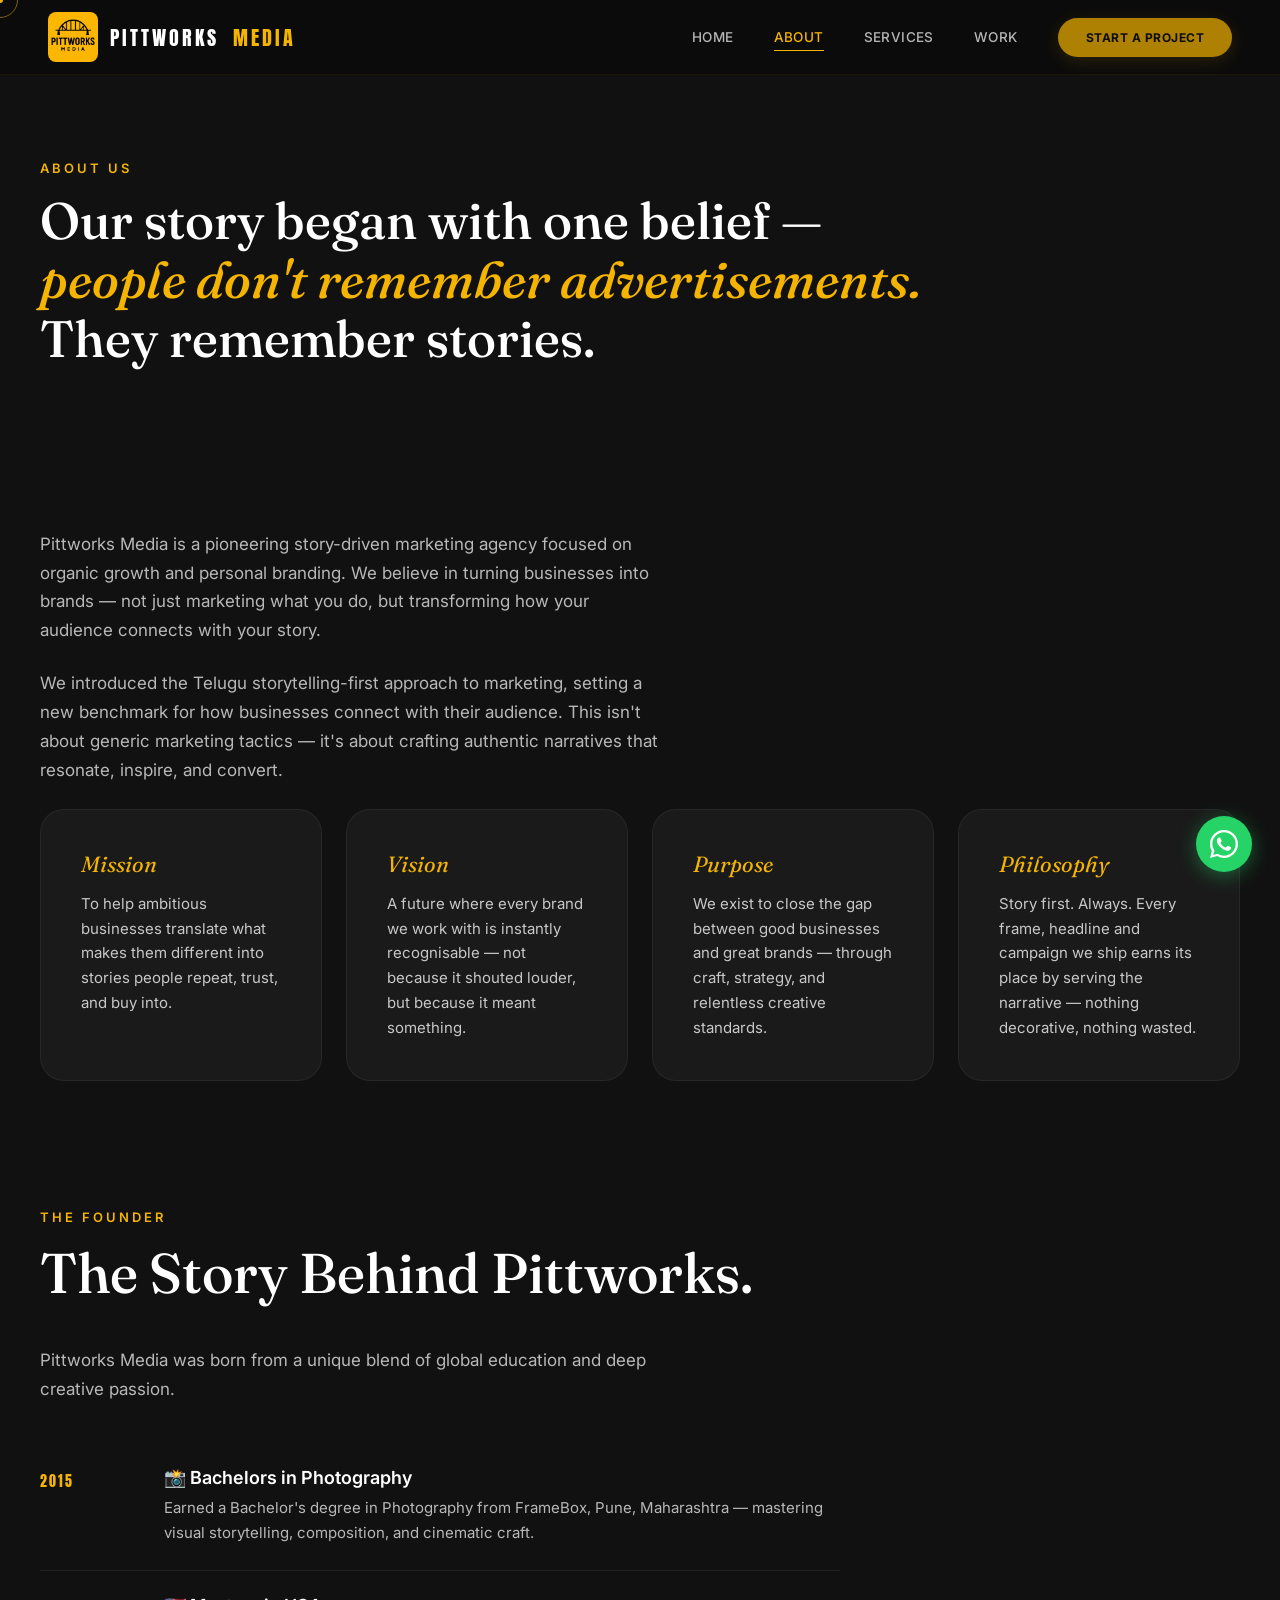
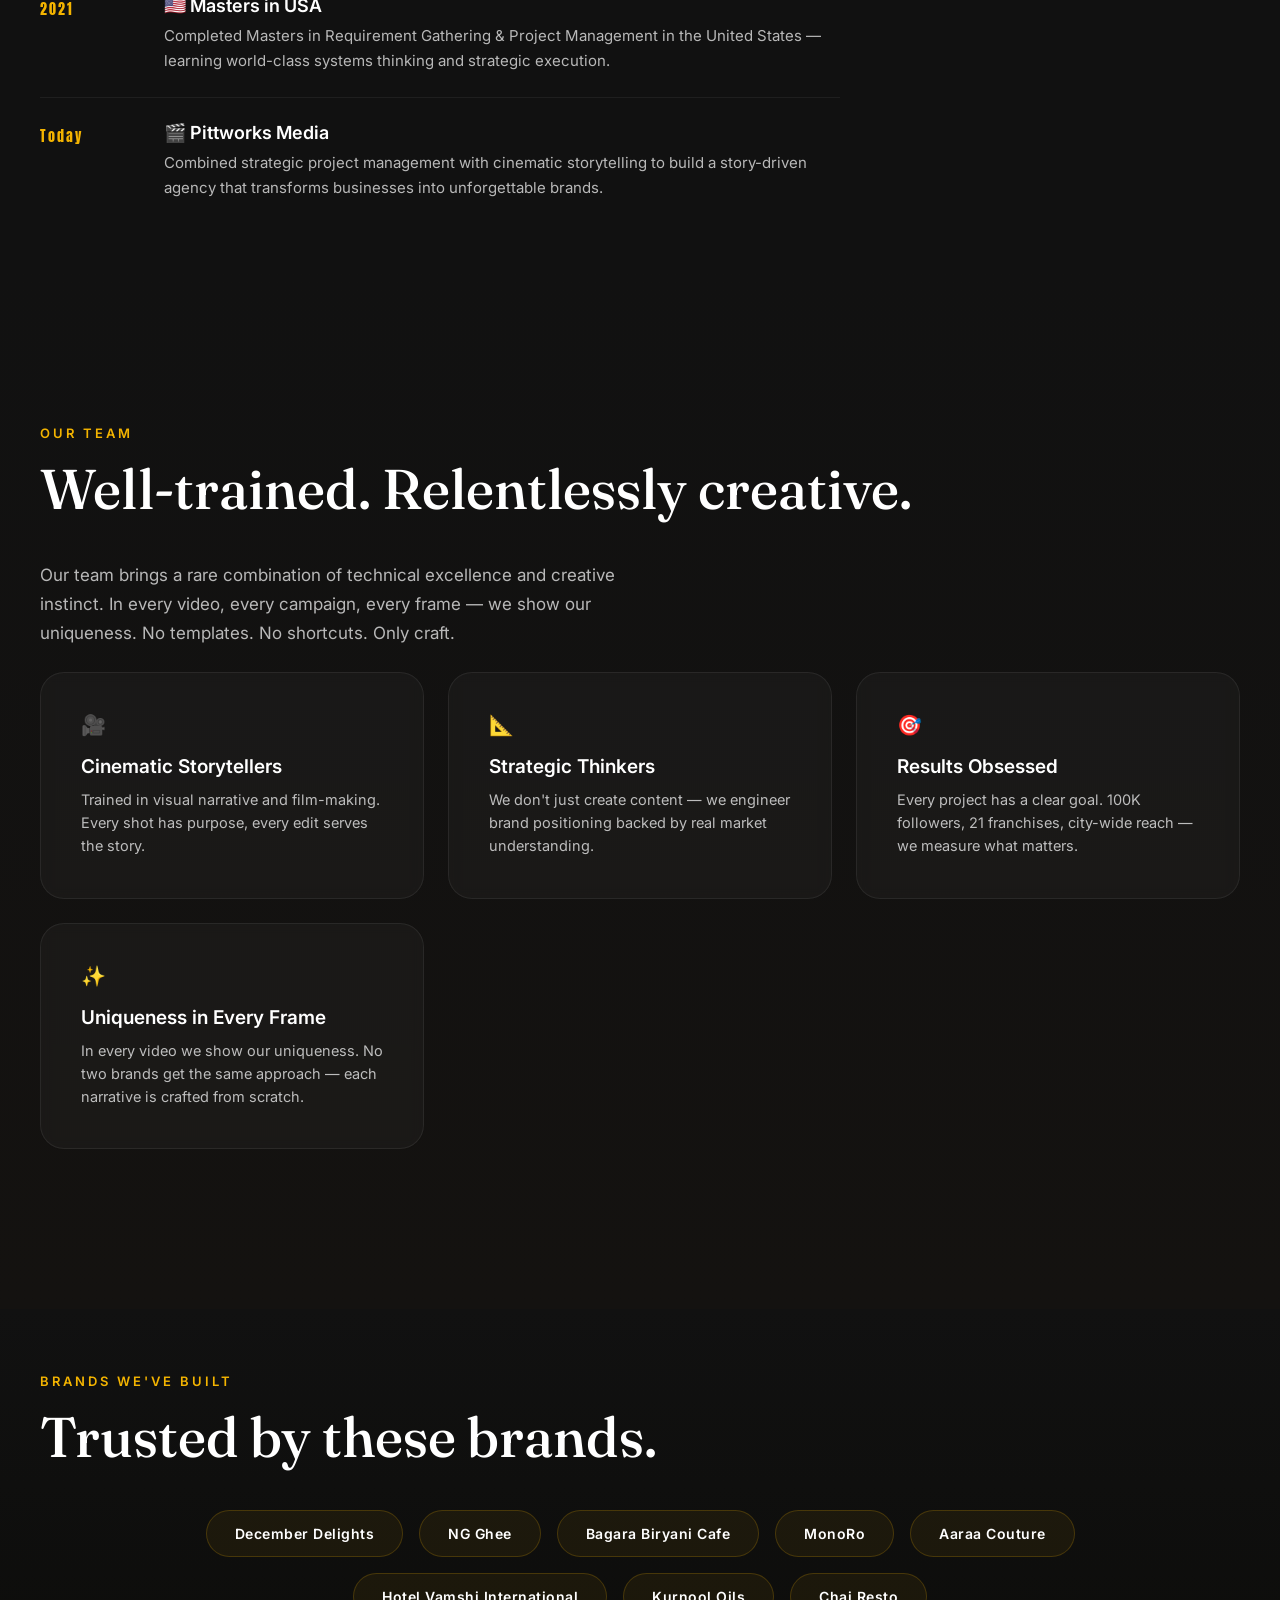
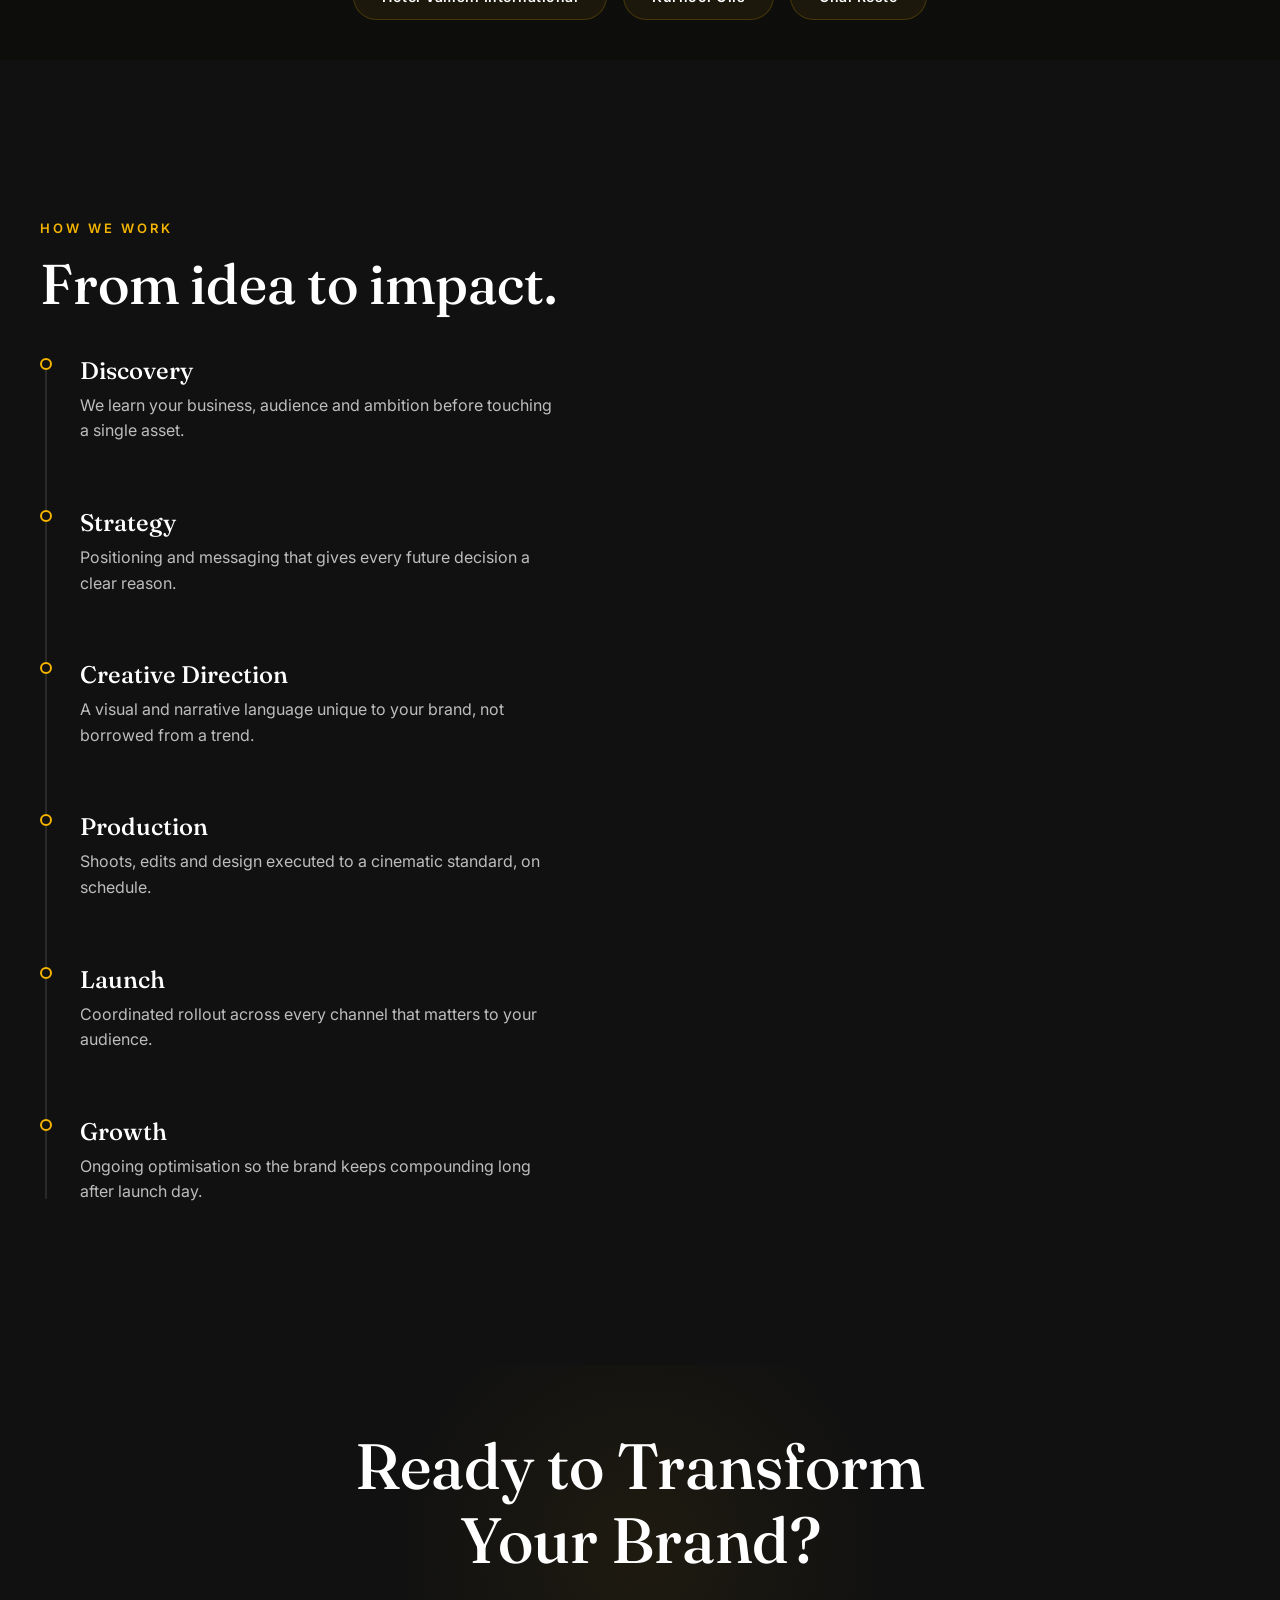
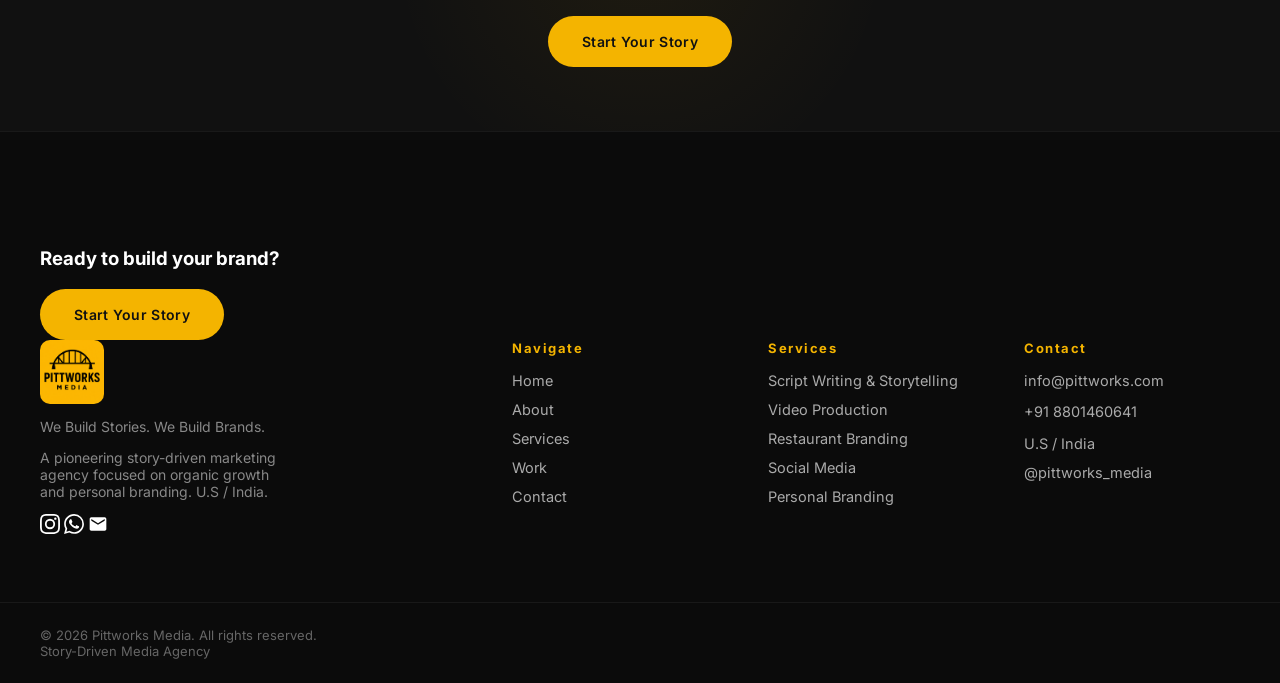
==== commit e0ffbeb8: "Update email to info@pittworks.com" ====
--- a/about.html
+++ b/about.html
@@ -220,7 +220,7 @@
         <a href="https://wa.me/918801460641?text=Hi%20Pittworks%20Media%2C%20I%27m%20interested%20in%20your%20services.%20Let%27s%20connect!" target="_blank" rel="noopener" aria-label="WhatsApp">
           <svg width="20" height="20" viewBox="0 0 24 24" fill="currentColor"><path d="M17.472 14.382c-.297-.149-1.758-.867-2.03-.967-.273-.099-.471-.148-.67.15-.197.297-.767.966-.94 1.164-.173.199-.347.223-.644.075-.297-.15-1.255-.463-2.39-1.475-.883-.788-1.48-1.761-1.653-2.059-.173-.297-.018-.458.13-.606.134-.133.298-.347.446-.52.149-.174.198-.298.298-.497.099-.198.05-.371-.025-.52-.075-.149-.669-1.612-.916-2.207-.242-.579-.487-.5-.669-.51-.173-.008-.371-.01-.57-.01-.198 0-.52.074-.792.372-.272.297-1.04 1.016-1.04 2.479 0 1.462 1.065 2.875 1.213 3.074.149.198 2.096 3.2 5.077 4.487.709.306 1.262.489 1.694.625.712.227 1.36.195 1.871.118.571-.085 1.758-.719 2.006-1.413.248-.694.248-1.289.173-1.413-.074-.124-.272-.198-.57-.347m-5.421 7.403h-.004a9.87 9.87 0 01-5.031-1.378l-.361-.214-3.741.982.998-3.648-.235-.374a9.86 9.86 0 01-1.51-5.26c.001-5.45 4.436-9.884 9.888-9.884 2.64 0 5.122 1.03 6.988 2.898a9.825 9.825 0 012.893 6.994c-.003 5.45-4.437 9.884-9.885 9.884m8.413-18.297A11.815 11.815 0 0012.05 0C5.495 0 .16 5.335.157 11.892c0 2.096.547 4.142 1.588 5.945L.057 24l6.305-1.654a11.882 11.882 0 005.683 1.448h.005c6.554 0 11.89-5.335 11.893-11.893a11.821 11.821 0 00-3.48-8.413z"/></svg>
         </a>
-        <a href="mailto:praveennaraharishetty@gmail.com" aria-label="Email">
+        <a href="mailto:info@pittworks.com" aria-label="Email">
           <svg width="20" height="20" viewBox="0 0 24 24" fill="currentColor"><path d="M20 4H4c-1.1 0-2 .9-2 2v12c0 1.1.9 2 2 2h16c1.1 0 2-.9 2-2V6c0-1.1-.9-2-2-2zm0 4l-8 5-8-5V6l8 5 8-5v2z"/></svg>
         </a>
       </div>
@@ -243,7 +243,7 @@
     </div>
     <div class="footer-col">
       <h4>Contact</h4>
-      <p>praveennaraharishetty@gmail.com</p>
+      <p>info@pittworks.com</p>
       <p>+91 8801460641</p>
       <p>U.S / India</p>
       <a href="https://www.instagram.com/pittworks_media" target="_blank" rel="noopener">@pittworks_media</a>
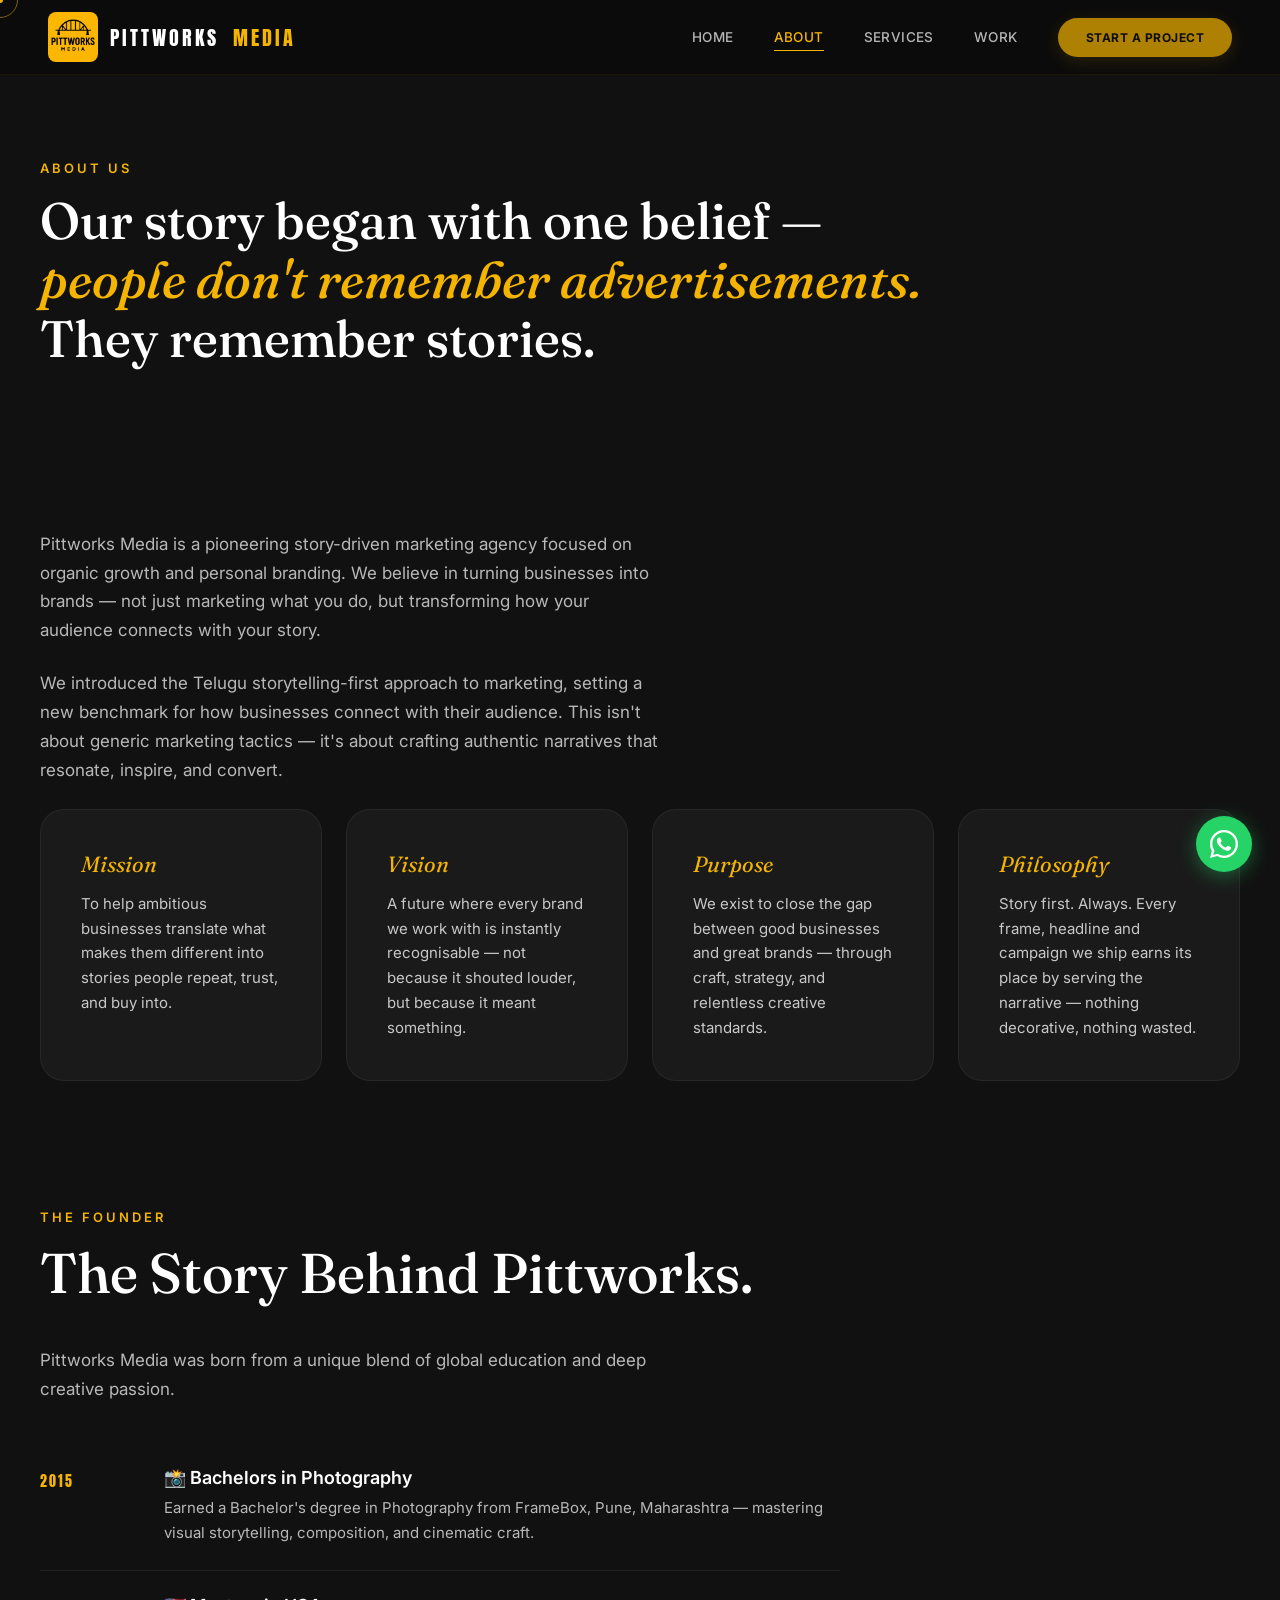
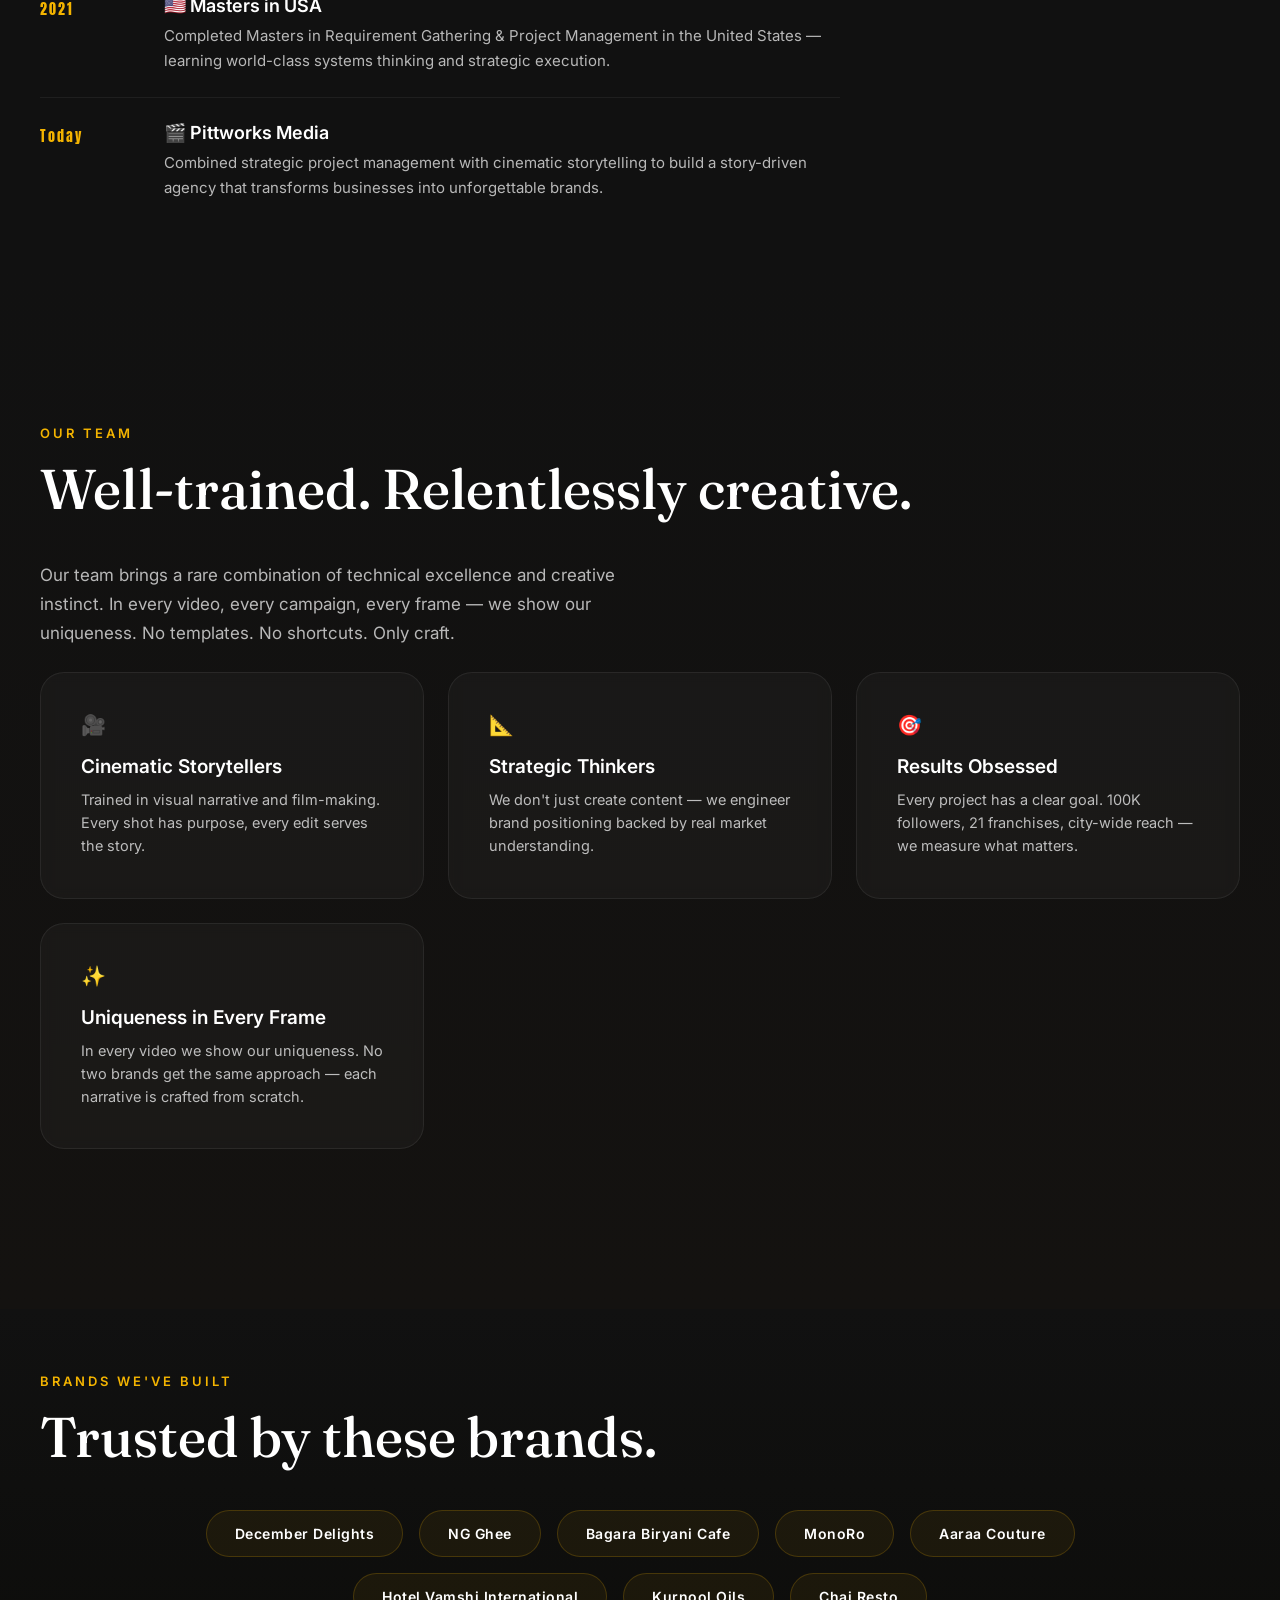
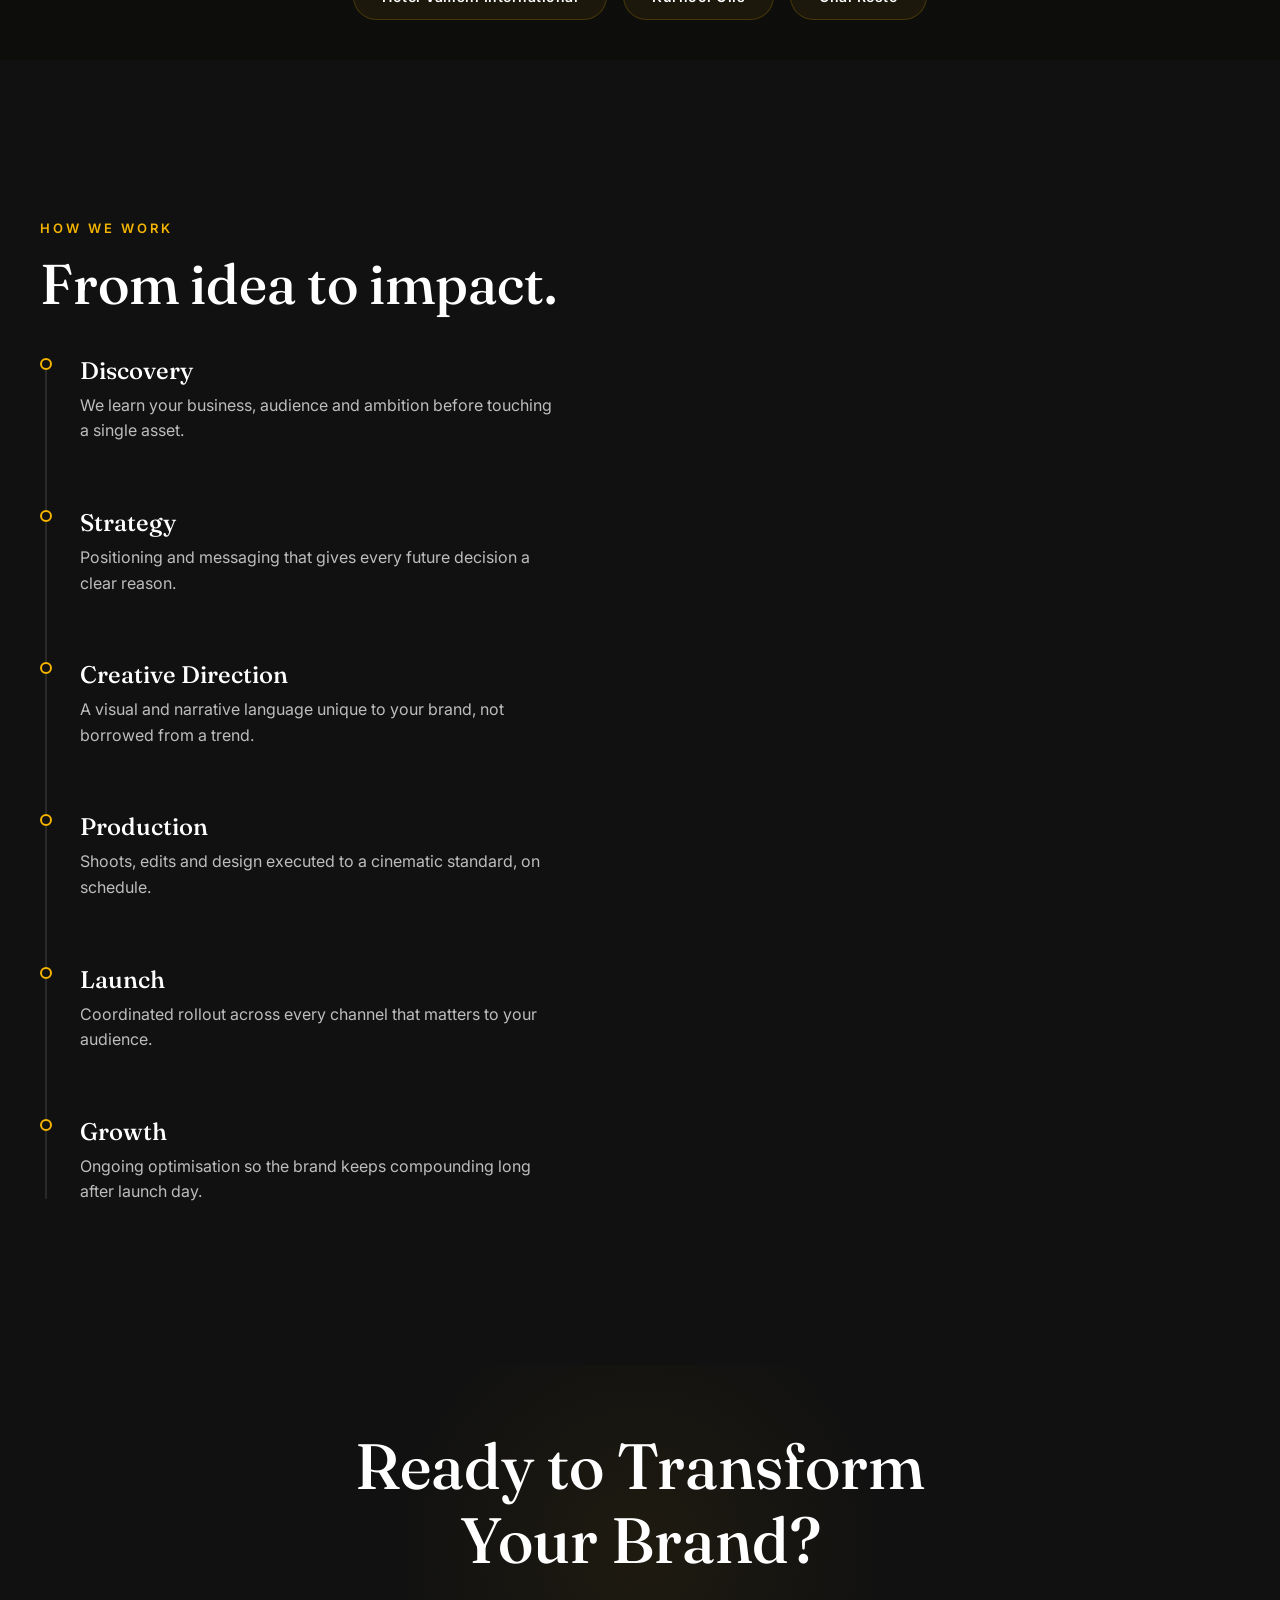
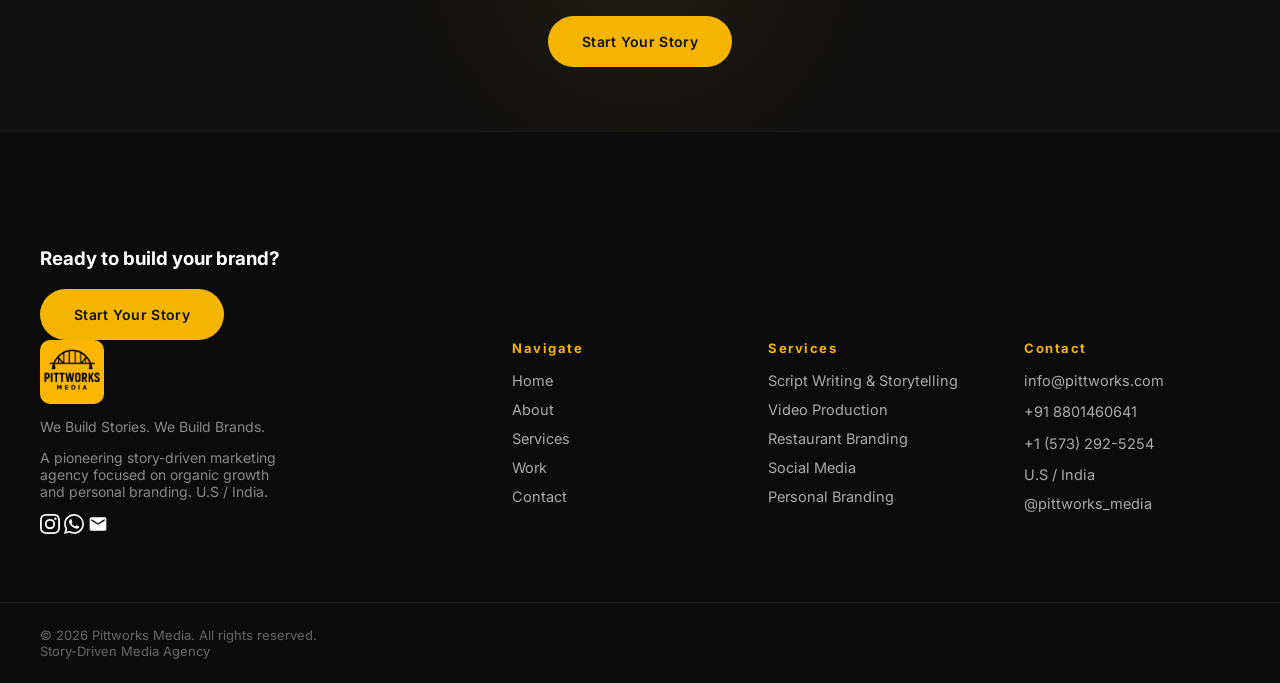
==== commit 008c2c61: "Add US number +1 (573) 292-5254 as alternative contact" ====
--- a/about.html
+++ b/about.html
@@ -245,6 +245,7 @@
       <h4>Contact</h4>
       <p>info@pittworks.com</p>
       <p>+91 8801460641</p>
+      <p>+1 (573) 292-5254</p>
       <p>U.S / India</p>
       <a href="https://www.instagram.com/pittworks_media" target="_blank" rel="noopener">@pittworks_media</a>
     </div>
